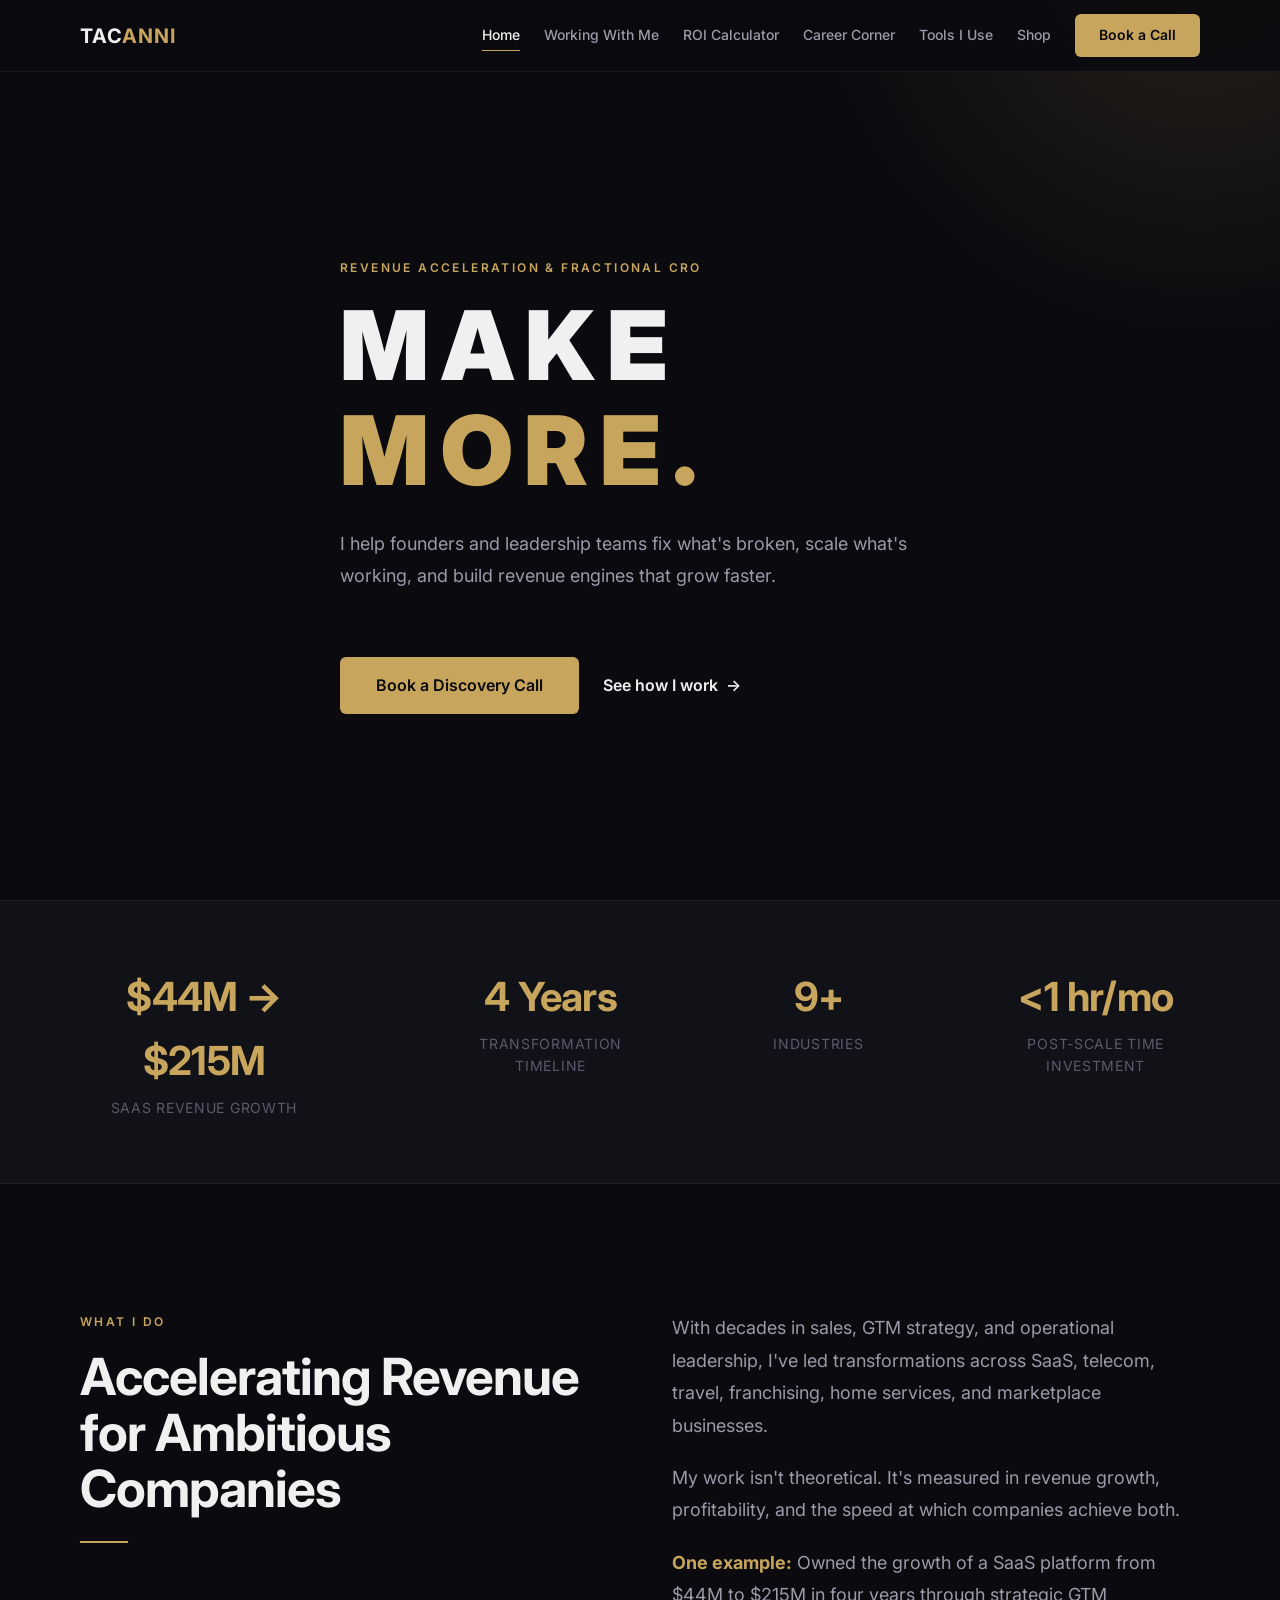
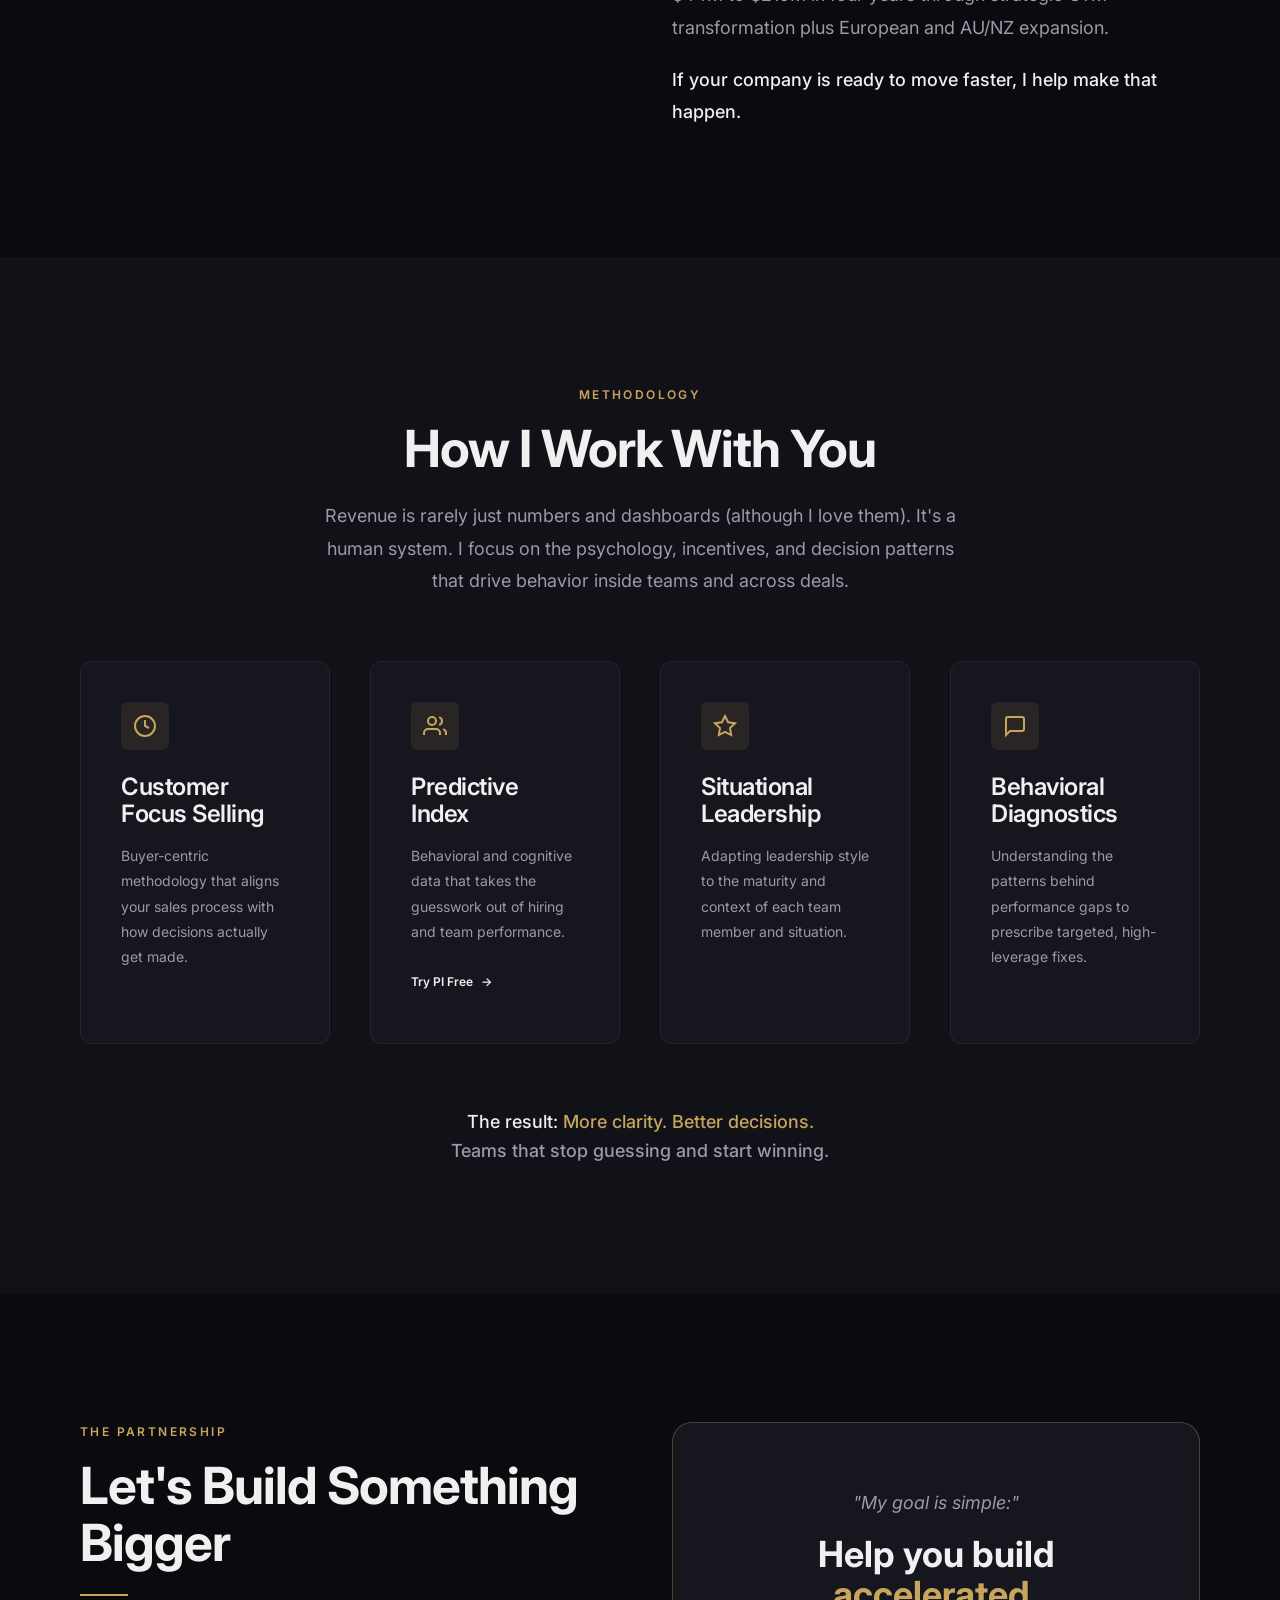
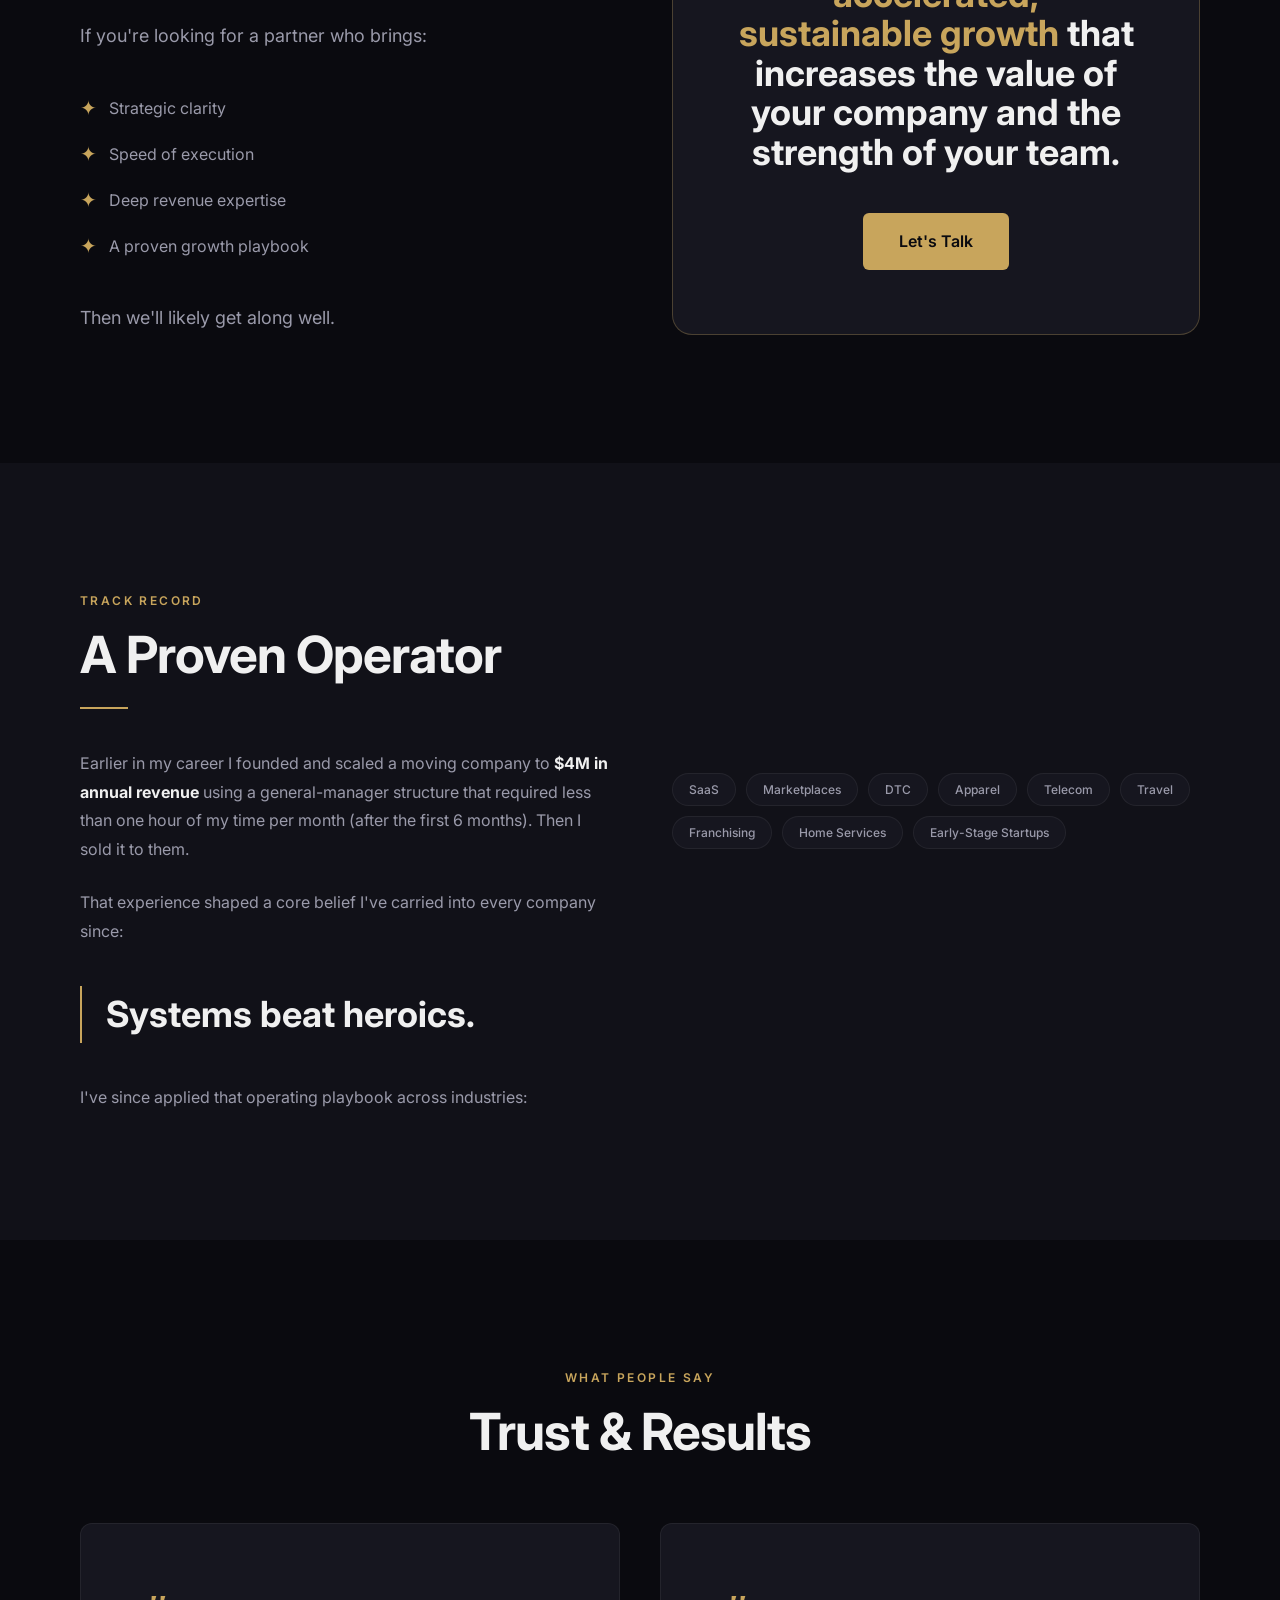
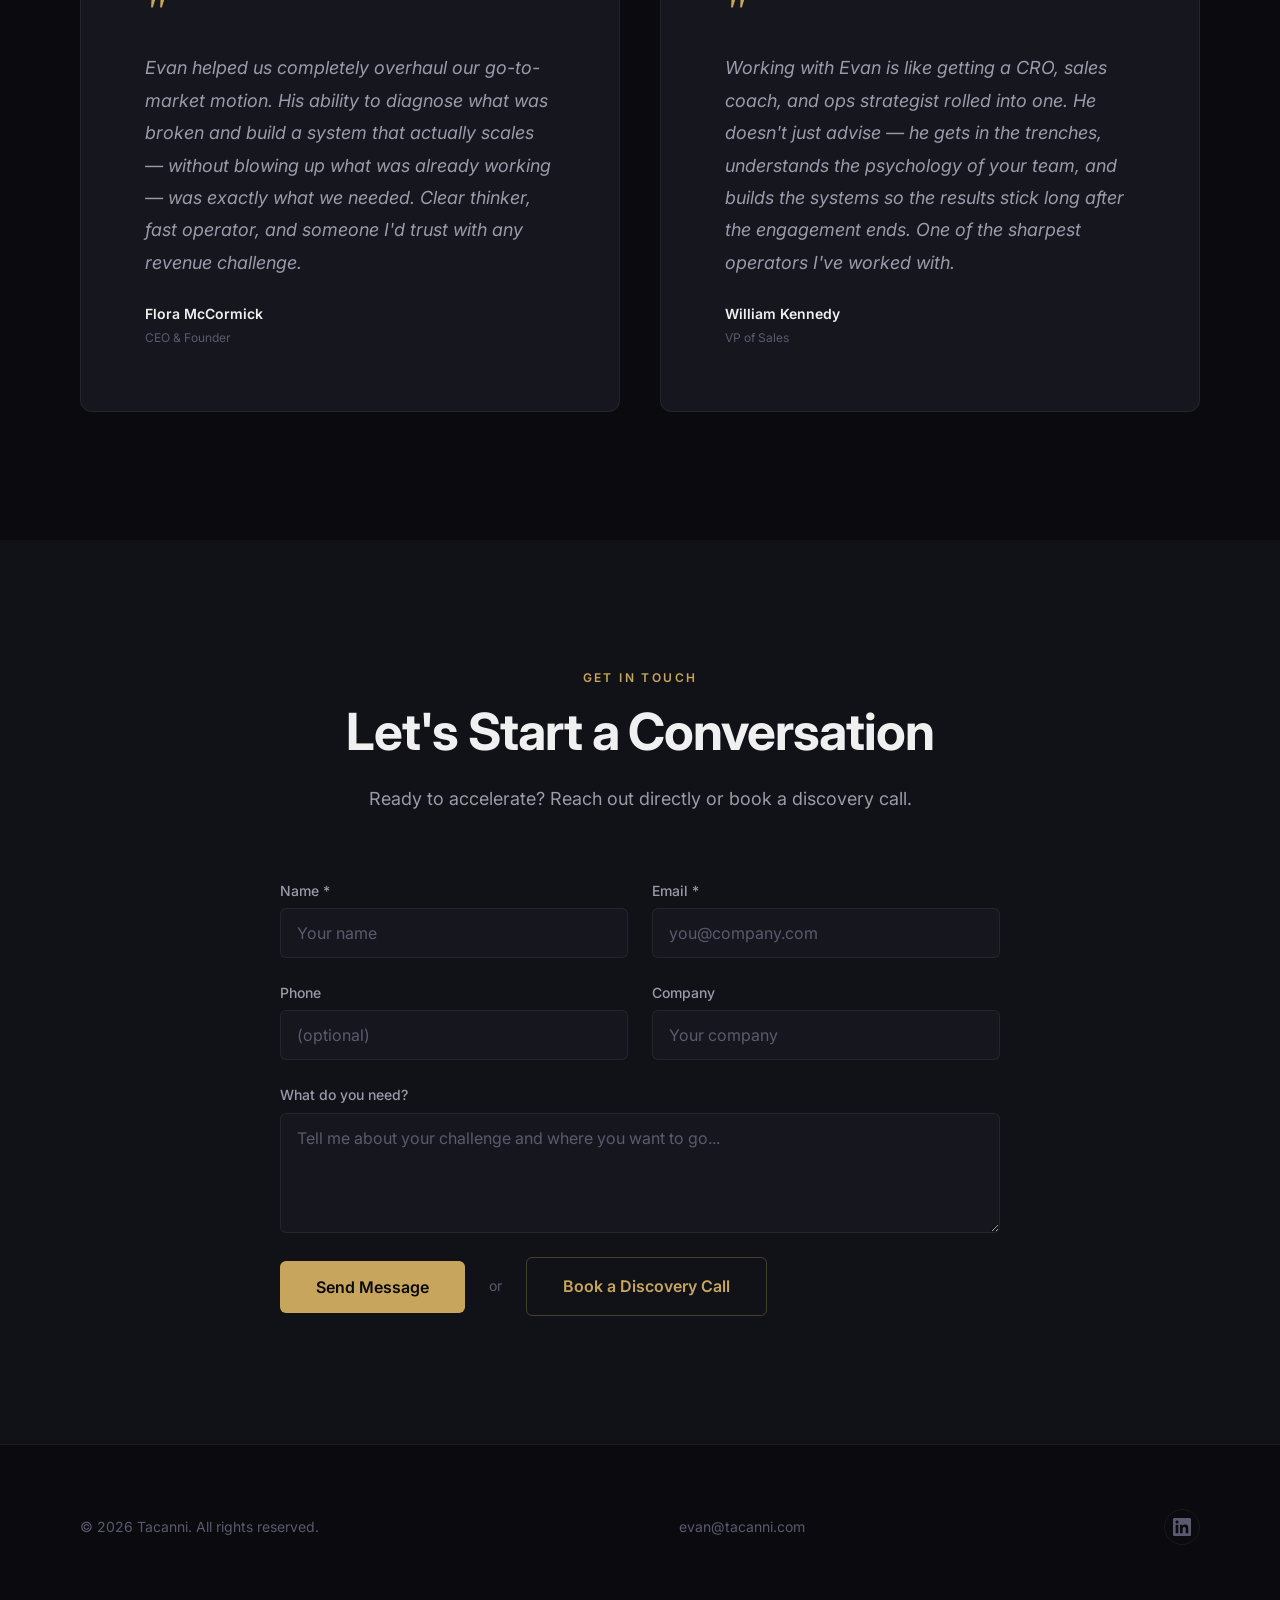
==== index.html @ ea31f902 "Fix contact form: switch to FormSubmit.co with redirect-based submission" ====
<!DOCTYPE html>
<html lang="en">
<head>
  <meta charset="UTF-8">
  <meta name="viewport" content="width=device-width, initial-scale=1.0">
  <title>Tacanni — Revenue Acceleration & Fractional CRO</title>
  <meta name="description" content="Tacanni helps founders and leadership teams accelerate revenue, fix GTM strategy, and build scalable growth engines. Led by Evan Hopkins — proven operator across 9+ industries.">
  <meta property="og:title" content="Tacanni — Revenue Acceleration & Fractional CRO">
  <meta property="og:description" content="Helping ambitious companies scale revenue faster. Fractional CRO, GTM strategy, and sales leadership from a proven operator.">
  <meta property="og:type" content="website">
  <meta property="og:url" content="https://www.tacanni.com">
  <link rel="canonical" href="https://www.tacanni.com">
  <link rel="stylesheet" href="css/styles.css">
</head>
<body>

  <!-- Navigation -->
  <nav class="nav" id="nav">
    <div class="nav__inner">
      <a href="index.html" class="nav__logo">Tac<span>anni</span></a>
      <div class="nav__links" id="navLinks">
        <a href="index.html" class="nav__link active">Home</a>
        <a href="working-with-me.html" class="nav__link">Working With Me</a>
        <a href="gtm-roi-calculator.html" class="nav__link">ROI Calculator</a>
        <a href="career-corner.html" class="nav__link">Career Corner</a>
        <a href="tools.html" class="nav__link">Tools I Use</a>
        <a href="https://tacanni.myshopify.com/" class="nav__link" target="_blank" rel="noopener">Shop</a>
        <a href="https://app.reclaim.ai/m/evan-tacanni/quick-meeting" class="nav__cta" target="_blank" rel="noopener">Book a Call</a>
      </div>
      <button class="nav__toggle" id="navToggle" aria-label="Toggle navigation">
        <span></span><span></span><span></span>
      </button>
    </div>
  </nav>

  <!-- Hero -->
  <section class="hero" id="hero">
    <div class="hero__bg"></div>
    <div class="hero__content">
      <p class="section-label reveal">Revenue Acceleration & Fractional CRO</p>
      <h1 class="hero-title reveal reveal-delay-1">Make<br><span class="gold">More.</span></h1>
      <p class="hero__subtitle reveal reveal-delay-2">
        I help founders and leadership teams fix what's broken, scale what's working, and build revenue engines that grow faster.
      </p>
      <div class="hero__cta-group reveal reveal-delay-3">
        <a href="https://app.reclaim.ai/m/evan-tacanni/quick-meeting" class="btn btn--primary" target="_blank" rel="noopener">
          Book a Discovery Call
        </a>
        <a href="#about" class="btn btn--ghost">
          See how I work <span class="arrow">→</span>
        </a>
      </div>
    </div>
  </section>

  <!-- Metrics Bar -->
  <section class="metrics">
    <div class="metrics__inner">
      <div class="metric reveal">
        <div class="metric__value">$44M → $215M</div>
        <div class="metric__label">SaaS Revenue Growth</div>
      </div>
      <div class="metric reveal reveal-delay-1">
        <div class="metric__value">4 Years</div>
        <div class="metric__label">Transformation Timeline</div>
      </div>
      <div class="metric reveal reveal-delay-2">
        <div class="metric__value">9+</div>
        <div class="metric__label">Industries</div>
      </div>
      <div class="metric reveal reveal-delay-3">
        <div class="metric__value">&lt;1 hr/mo</div>
        <div class="metric__label">Post-Scale Time Investment</div>
      </div>
    </div>
  </section>

  <!-- About / Revenue Acceleration -->
  <section class="section" id="about">
    <div class="container">
      <div class="grid-2" style="align-items: start; gap: 4rem;">
        <div>
          <p class="section-label reveal">What I Do</p>
          <h2 class="section-title reveal reveal-delay-1">Accelerating Revenue for Ambitious Companies</h2>
          <div class="divider reveal reveal-delay-1"></div>
        </div>
        <div>
          <p class="section-subtitle reveal reveal-delay-2" style="max-width: none;">
            With decades in sales, GTM strategy, and operational leadership, I've led transformations across SaaS, telecom, travel, franchising, home services, and marketplace businesses.
          </p>
          <p class="section-subtitle reveal reveal-delay-2" style="max-width: none; margin-top: 1.25rem;">
            My work isn't theoretical. It's measured in revenue growth, profitability, and the speed at which companies achieve both.
          </p>
          <p class="section-subtitle reveal reveal-delay-3" style="max-width: none; margin-top: 1.25rem;">
            <strong style="color: var(--gold);">One example:</strong> Owned the growth of a SaaS platform from $44M to $215M in four years through strategic GTM transformation plus European and AU/NZ expansion.
          </p>
          <p class="section-subtitle reveal reveal-delay-3" style="max-width: none; margin-top: 1.25rem; color: var(--text-primary); font-weight: 500;">
            If your company is ready to move faster, I help make that happen.
          </p>
        </div>
      </div>
    </div>
  </section>

  <!-- How I Work -->
  <section class="section" id="how" style="background: var(--bg-secondary);">
    <div class="container">
      <div style="text-align: center; max-width: 700px; margin: 0 auto var(--space-xl);">
        <p class="section-label reveal">Methodology</p>
        <h2 class="section-title reveal reveal-delay-1">How I Work With You</h2>
        <p class="section-subtitle reveal reveal-delay-2" style="margin: 0 auto;">
          Revenue is rarely just numbers and dashboards (although I love them). It's a human system. I focus on the psychology, incentives, and decision patterns that drive behavior inside teams and across deals.
        </p>
      </div>

      <div class="grid-4 reveal reveal-delay-3">
        <div class="card">
          <div class="card__icon">
            <svg width="24" height="24" viewBox="0 0 24 24" fill="none" stroke="currentColor" stroke-width="2">
              <circle cx="12" cy="12" r="10"/><path d="M12 6v6l4 2"/>
            </svg>
          </div>
          <h3 class="card__title">Customer Focus Selling</h3>
          <p class="card__text">Buyer-centric methodology that aligns your sales process with how decisions actually get made.</p>
        </div>

        <div class="card">
          <div class="card__icon">
            <svg width="24" height="24" viewBox="0 0 24 24" fill="none" stroke="currentColor" stroke-width="2">
              <path d="M17 21v-2a4 4 0 0 0-4-4H5a4 4 0 0 0-4 4v2"/><circle cx="9" cy="7" r="4"/><path d="M23 21v-2a4 4 0 0 0-3-3.87"/><path d="M16 3.13a4 4 0 0 1 0 7.75"/>
            </svg>
          </div>
          <h3 class="card__title">Predictive Index</h3>
          <p class="card__text">Behavioral and cognitive data that takes the guesswork out of hiring and team performance.</p>
          <a href="https://assessment.predictiveindex.com/bo/02ES/TacanniTryPI" class="btn btn--ghost" style="margin-top: var(--space-sm); font-size: var(--fs-xs);" target="_blank" rel="noopener">Try PI Free <span class="arrow">→</span></a>
        </div>

        <div class="card">
          <div class="card__icon">
            <svg width="24" height="24" viewBox="0 0 24 24" fill="none" stroke="currentColor" stroke-width="2">
              <polygon points="12 2 15.09 8.26 22 9.27 17 14.14 18.18 21.02 12 17.77 5.82 21.02 7 14.14 2 9.27 8.91 8.26 12 2"/>
            </svg>
          </div>
          <h3 class="card__title">Situational Leadership</h3>
          <p class="card__text">Adapting leadership style to the maturity and context of each team member and situation.</p>
        </div>

        <div class="card">
          <div class="card__icon">
            <svg width="24" height="24" viewBox="0 0 24 24" fill="none" stroke="currentColor" stroke-width="2">
              <path d="M21 15a2 2 0 0 1-2 2H7l-4 4V5a2 2 0 0 1 2-2h14a2 2 0 0 1 2 2z"/>
            </svg>
          </div>
          <h3 class="card__title">Behavioral Diagnostics</h3>
          <p class="card__text">Understanding the patterns behind performance gaps to prescribe targeted, high-leverage fixes.</p>
        </div>
      </div>

      <div class="reveal" style="text-align: center; margin-top: var(--space-xl);">
        <p style="font-size: var(--fs-body-lg); color: var(--text-primary); font-weight: var(--fw-medium);">
          The result: <span style="color: var(--gold);">More clarity. Better decisions.</span><br>
          <span style="color: var(--text-secondary);">Teams that stop guessing and start winning.</span>
        </p>
      </div>
    </div>
  </section>

  <!-- Build Something Bigger -->
  <section class="section" id="value">
    <div class="container">
      <div class="grid-2" style="align-items: center; gap: 4rem;">
        <div>
          <p class="section-label reveal">The Partnership</p>
          <h2 class="section-title reveal reveal-delay-1">Let's Build Something Bigger</h2>
          <div class="divider reveal reveal-delay-1"></div>
          <p class="section-subtitle reveal reveal-delay-2" style="max-width: none; margin-bottom: var(--space-lg);">
            If you're looking for a partner who brings:
          </p>
          <ul class="reveal reveal-delay-2" style="display: flex; flex-direction: column; gap: 14px;">
            <li style="display: flex; align-items: center; gap: 12px; color: var(--text-secondary);">
              <span style="color: var(--gold); font-size: 1.25rem;">✦</span> Strategic clarity
            </li>
            <li style="display: flex; align-items: center; gap: 12px; color: var(--text-secondary);">
              <span style="color: var(--gold); font-size: 1.25rem;">✦</span> Speed of execution
            </li>
            <li style="display: flex; align-items: center; gap: 12px; color: var(--text-secondary);">
              <span style="color: var(--gold); font-size: 1.25rem;">✦</span> Deep revenue expertise
            </li>
            <li style="display: flex; align-items: center; gap: 12px; color: var(--text-secondary);">
              <span style="color: var(--gold); font-size: 1.25rem;">✦</span> A proven growth playbook
            </li>
          </ul>
          <p class="section-subtitle reveal reveal-delay-3" style="max-width: none; margin-top: var(--space-lg);">
            Then we'll likely get along well.
          </p>
        </div>
        <div class="reveal reveal-delay-2" style="background: var(--bg-card); border: 1px solid var(--border-gold); border-radius: var(--radius-lg); padding: var(--space-xl); text-align: center;">
          <p style="font-size: var(--fs-body-lg); color: var(--text-secondary); line-height: var(--lh-relaxed); font-style: italic;">
            "My goal is simple:"
          </p>
          <p style="font-size: var(--fs-h2); font-weight: var(--fw-bold); color: var(--text-primary); margin-top: var(--space-sm); line-height: var(--lh-tight);">
            Help you build <span style="color: var(--gold);">accelerated, sustainable growth</span> that increases the value of your company and the strength of your team.
          </p>
          <a href="https://app.reclaim.ai/m/evan-tacanni/quick-meeting" class="btn btn--primary" style="margin-top: var(--space-lg);" target="_blank" rel="noopener">
            Let's Talk
          </a>
        </div>
      </div>
    </div>
  </section>

  <!-- Proven Operator -->
  <section class="section" id="operator" style="background: var(--bg-secondary);">
    <div class="container">
      <div style="max-width: 700px;">
        <p class="section-label reveal">Track Record</p>
        <h2 class="section-title reveal reveal-delay-1">A Proven Operator</h2>
        <div class="divider reveal reveal-delay-1"></div>
      </div>

      <div class="grid-2 reveal reveal-delay-2" style="align-items: start; gap: 4rem; margin-top: var(--space-lg);">
        <div>
          <p style="color: var(--text-secondary); line-height: var(--lh-relaxed); margin-bottom: var(--space-md);">
            Earlier in my career I founded and scaled a moving company to <strong style="color: var(--text-primary);">$4M in annual revenue</strong> using a general-manager structure that required less than one hour of my time per month (after the first 6 months). Then I sold it to them.
          </p>
          <p style="color: var(--text-secondary); line-height: var(--lh-relaxed); margin-bottom: var(--space-md);">
            That experience shaped a core belief I've carried into every company since:
          </p>
          <blockquote style="border-left: 2px solid var(--gold); padding-left: var(--space-md); margin: var(--space-lg) 0;">
            <p style="font-size: var(--fs-h2); font-weight: var(--fw-bold); color: var(--text-primary);">
              Systems beat heroics.
            </p>
          </blockquote>
          <p style="color: var(--text-secondary); line-height: var(--lh-relaxed);">
            I've since applied that operating playbook across industries:
          </p>
        </div>

        <div class="tag-list" style="align-content: start;">
          <span class="tag">SaaS</span>
          <span class="tag">Marketplaces</span>
          <span class="tag">DTC</span>
          <span class="tag">Apparel</span>
          <span class="tag">Telecom</span>
          <span class="tag">Travel</span>
          <span class="tag">Franchising</span>
          <span class="tag">Home Services</span>
          <span class="tag">Early-Stage Startups</span>
        </div>
      </div>
    </div>
  </section>

  <!-- Testimonials -->
  <section class="section" id="testimonials">
    <div class="container">
      <div style="text-align: center; margin-bottom: var(--space-xl);">
        <p class="section-label reveal">What People Say</p>
        <h2 class="section-title reveal reveal-delay-1">Trust & Results</h2>
      </div>

      <div class="grid-2 reveal reveal-delay-2">
        <div class="testimonial">
          <p class="testimonial__quote">
            Evan helped us completely overhaul our go-to-market motion. His ability to diagnose what was broken and build a system that actually scales — without blowing up what was already working — was exactly what we needed. Clear thinker, fast operator, and someone I'd trust with any revenue challenge.
          </p>
          <p class="testimonial__author">Flora McCormick</p>
          <p class="testimonial__role">CEO & Founder</p>
        </div>

        <div class="testimonial">
          <p class="testimonial__quote">
            Working with Evan is like getting a CRO, sales coach, and ops strategist rolled into one. He doesn't just advise — he gets in the trenches, understands the psychology of your team, and builds the systems so the results stick long after the engagement ends. One of the sharpest operators I've worked with.
          </p>
          <p class="testimonial__author">William Kennedy</p>
          <p class="testimonial__role">VP of Sales</p>
        </div>
      </div>
    </div>
  </section>

  <!-- Contact -->
  <section class="section" id="contact" style="background: var(--bg-secondary);">
    <div class="container container--narrow">
      <div style="text-align: center; margin-bottom: var(--space-xl);">
        <p class="section-label reveal">Get In Touch</p>
        <h2 class="section-title reveal reveal-delay-1">Let's Start a Conversation</h2>
        <p class="section-subtitle reveal reveal-delay-2" style="margin: 0 auto;">
          Ready to accelerate? Reach out directly or book a discovery call.
        </p>
      </div>

      <form class="form reveal reveal-delay-3" id="contactForm" action="https://formsubmit.co/evan@tacanni.com" method="POST">
        <input type="hidden" name="_subject" value="New inquiry from tacanni.com">
        <input type="hidden" name="_captcha" value="false">
        <input type="hidden" name="_next" value="https://www.tacanni.com/index.html?submitted=true">
        <input type="text" name="_honey" style="display:none">
        <div class="form__row">
          <div class="form__group">
            <label class="form__label" for="name">Name *</label>
            <input class="form__input" type="text" id="name" name="name" placeholder="Your name" required>
          </div>
          <div class="form__group">
            <label class="form__label" for="email">Email *</label>
            <input class="form__input" type="email" id="email" name="email" placeholder="you@company.com" required>
          </div>
        </div>
        <div class="form__row">
          <div class="form__group">
            <label class="form__label" for="phone">Phone</label>
            <input class="form__input" type="tel" id="phone" name="phone" placeholder="(optional)">
          </div>
          <div class="form__group">
            <label class="form__label" for="company">Company</label>
            <input class="form__input" type="text" id="company" name="company" placeholder="Your company">
          </div>
        </div>
        <div class="form__group">
          <label class="form__label" for="message">What do you need?</label>
          <textarea class="form__textarea" id="message" name="message" placeholder="Tell me about your challenge and where you want to go..."></textarea>
        </div>
        <div style="display: flex; gap: var(--space-md); align-items: center; flex-wrap: wrap;">
          <button type="submit" class="btn btn--primary" id="submitBtn">Send Message</button>
          <span style="color: var(--text-muted); font-size: var(--fs-small);">or</span>
          <a href="https://app.reclaim.ai/m/evan-tacanni/quick-meeting" class="btn btn--outline" target="_blank" rel="noopener">Book a Discovery Call</a>
        </div>
        <p id="formStatus" style="display: none; margin-top: var(--space-sm); font-size: var(--fs-small);"></p>
      </form>
    </div>
  </section>

  <!-- Footer -->
  <footer class="footer">
    <div class="footer__inner">
      <p class="footer__copy">© 2026 Tacanni. All rights reserved.</p>
      <div class="footer__links">
        <a href="mailto:evan@tacanni.com" class="footer__link">evan@tacanni.com</a>
      </div>
      <div class="footer__social">
        <a href="https://www.linkedin.com/in/evan-hopkins/" target="_blank" rel="noopener" aria-label="LinkedIn">
          <svg width="18" height="18" viewBox="0 0 24 24" fill="currentColor">
            <path d="M20.447 20.452h-3.554v-5.569c0-1.328-.027-3.037-1.852-3.037-1.853 0-2.136 1.445-2.136 2.939v5.667H9.351V9h3.414v1.561h.046c.477-.9 1.637-1.85 3.37-1.85 3.601 0 4.267 2.37 4.267 5.455v6.286zM5.337 7.433c-1.144 0-2.063-.926-2.063-2.065 0-1.138.92-2.063 2.063-2.063 1.14 0 2.064.925 2.064 2.063 0 1.139-.925 2.065-2.064 2.065zm1.782 13.019H3.555V9h3.564v11.452zM22.225 0H1.771C.792 0 0 .774 0 1.729v20.542C0 23.227.792 24 1.771 24h20.451C23.2 24 24 23.227 24 22.271V1.729C24 .774 23.2 0 22.222 0h.003z"/>
          </svg>
        </a>
      </div>
    </div>
  </footer>

  <script src="js/main.js"></script>
</body>
</html>
---- css/styles.css ----
/* ============================================
   TACANNI — Design System
   Dark Executive Aesthetic
   ============================================ */

/* --- Google Fonts --- */
@import url('https://fonts.googleapis.com/css2?family=Inter:wght@300;400;500;600;700;800;900&display=swap');

/* --- CSS Custom Properties --- */
:root {
  /* Colors */
  --bg-primary: #0a0a0f;
  --bg-secondary: #111118;
  --bg-card: #16161f;
  --bg-card-hover: #1c1c28;
  --bg-elevated: #1e1e2a;

  --gold: #c8a55c;
  --gold-light: #dfc07a;
  --gold-dark: #a8883e;
  --gold-subtle: rgba(200, 165, 92, 0.1);
  --gold-glow: rgba(200, 165, 92, 0.15);

  --text-primary: #f0f0f0;
  --text-secondary: #9a9aaa;
  --text-muted: #5a5a6e;
  --text-inverse: #0a0a0f;

  --border: rgba(255, 255, 255, 0.06);
  --border-hover: rgba(255, 255, 255, 0.12);
  --border-gold: rgba(200, 165, 92, 0.3);

  /* Typography */
  --font-family: 'Inter', -apple-system, BlinkMacSystemFont, 'Segoe UI', sans-serif;

  --fs-hero: clamp(3rem, 8vw, 6rem);
  --fs-h1: clamp(2rem, 4vw, 3.5rem);
  --fs-h2: clamp(1.5rem, 3vw, 2.25rem);
  --fs-h3: clamp(1.1rem, 2vw, 1.5rem);
  --fs-body: 1rem;
  --fs-body-lg: 1.125rem;
  --fs-small: 0.875rem;
  --fs-xs: 0.75rem;

  --fw-light: 300;
  --fw-regular: 400;
  --fw-medium: 500;
  --fw-semibold: 600;
  --fw-bold: 700;
  --fw-black: 900;

  --lh-tight: 1.1;
  --lh-normal: 1.6;
  --lh-relaxed: 1.8;

  --ls-tight: -0.02em;
  --ls-normal: 0;
  --ls-wide: 0.05em;
  --ls-hero: 0.12em;

  /* Spacing */
  --space-xs: 0.5rem;
  --space-sm: 1rem;
  --space-md: 1.5rem;
  --space-lg: 2.5rem;
  --space-xl: 4rem;
  --space-2xl: 6rem;
  --space-3xl: 8rem;
  --space-section: clamp(4rem, 10vw, 8rem);

  /* Layout */
  --max-width: 1200px;
  --max-width-narrow: 800px;
  --nav-height: 72px;

  /* Effects */
  --radius-sm: 6px;
  --radius-md: 12px;
  --radius-lg: 20px;
  --shadow-card: 0 4px 24px rgba(0, 0, 0, 0.4);
  --shadow-card-hover: 0 8px 40px rgba(0, 0, 0, 0.6);
  --shadow-glow: 0 0 40px rgba(200, 165, 92, 0.08);

  --transition-fast: 0.2s ease;
  --transition-base: 0.3s ease;
  --transition-slow: 0.5s cubic-bezier(0.4, 0, 0.2, 1);
}

/* --- Reset --- */
*,
*::before,
*::after {
  margin: 0;
  padding: 0;
  box-sizing: border-box;
}

html {
  scroll-behavior: smooth;
  -webkit-font-smoothing: antialiased;
  -moz-osx-font-smoothing: grayscale;
}

body {
  font-family: var(--font-family);
  font-size: var(--fs-body);
  font-weight: var(--fw-regular);
  line-height: var(--lh-normal);
  color: var(--text-primary);
  background-color: var(--bg-primary);
  overflow-x: hidden;
}

img { max-width: 100%; display: block; }
a { color: inherit; text-decoration: none; }
ul, ol { list-style: none; }
button { font-family: inherit; cursor: pointer; border: none; }
input, textarea, select { font-family: inherit; }

/* --- Typography --- */
h1, h2, h3, h4, h5, h6 {
  font-weight: var(--fw-bold);
  line-height: var(--lh-tight);
  letter-spacing: var(--ls-tight);
}

.hero-title {
  font-size: var(--fs-hero);
  font-weight: var(--fw-black);
  letter-spacing: var(--ls-hero);
  text-transform: uppercase;
  color: var(--text-primary);
}

.hero-title .gold { color: var(--gold); }

.section-label {
  font-size: var(--fs-xs);
  font-weight: var(--fw-semibold);
  letter-spacing: 0.2em;
  text-transform: uppercase;
  color: var(--gold);
  margin-bottom: var(--space-sm);
}

.section-title {
  font-size: var(--fs-h1);
  font-weight: var(--fw-bold);
  margin-bottom: var(--space-md);
}

.section-subtitle {
  font-size: var(--fs-body-lg);
  color: var(--text-secondary);
  line-height: var(--lh-relaxed);
  max-width: 640px;
}

/* --- Layout --- */
.container {
  max-width: var(--max-width);
  margin: 0 auto;
  padding: 0 var(--space-lg);
}

.container--narrow {
  max-width: var(--max-width-narrow);
}

.section {
  padding: var(--space-section) 0;
}

.grid-2 {
  display: grid;
  grid-template-columns: repeat(2, 1fr);
  gap: var(--space-lg);
}

.grid-3 {
  display: grid;
  grid-template-columns: repeat(3, 1fr);
  gap: var(--space-lg);
}

.grid-4 {
  display: grid;
  grid-template-columns: repeat(4, 1fr);
  gap: var(--space-lg);
}

/* --- Navigation --- */
.nav {
  position: fixed;
  top: 0;
  left: 0;
  right: 0;
  height: var(--nav-height);
  z-index: 1000;
  background: rgba(10, 10, 15, 0.85);
  backdrop-filter: blur(20px);
  -webkit-backdrop-filter: blur(20px);
  border-bottom: 1px solid var(--border);
  transition: background var(--transition-base);
}

.nav__inner {
  max-width: var(--max-width);
  margin: 0 auto;
  padding: 0 var(--space-lg);
  height: 100%;
  display: flex;
  align-items: center;
  justify-content: space-between;
}

.nav__logo {
  font-size: 1.25rem;
  font-weight: var(--fw-bold);
  letter-spacing: var(--ls-wide);
  text-transform: uppercase;
  color: var(--text-primary);
}

.nav__logo span { color: var(--gold); }

.nav__links {
  display: flex;
  align-items: center;
  gap: var(--space-md);
}

.nav__link {
  font-size: var(--fs-small);
  font-weight: var(--fw-medium);
  color: var(--text-secondary);
  transition: color var(--transition-fast);
  position: relative;
}

.nav__link:hover,
.nav__link.active {
  color: var(--text-primary);
}

.nav__link::after {
  content: '';
  position: absolute;
  bottom: -4px;
  left: 0;
  width: 0;
  height: 1px;
  background: var(--gold);
  transition: width var(--transition-base);
}

.nav__link:hover::after,
.nav__link.active::after {
  width: 100%;
}

.nav__cta {
  font-size: var(--fs-small);
  font-weight: var(--fw-semibold);
  color: var(--text-inverse);
  background: var(--gold);
  padding: 10px 24px;
  border-radius: var(--radius-sm);
  transition: all var(--transition-base);
}

.nav__cta:hover {
  background: var(--gold-light);
  transform: translateY(-1px);
  box-shadow: 0 4px 12px rgba(200, 165, 92, 0.3);
}

/* Mobile nav toggle */
.nav__toggle {
  display: none;
  flex-direction: column;
  gap: 5px;
  background: none;
  padding: 4px;
}

.nav__toggle span {
  width: 24px;
  height: 2px;
  background: var(--text-primary);
  transition: all var(--transition-base);
  border-radius: 2px;
}

.nav__toggle.active span:nth-child(1) {
  transform: rotate(45deg) translate(5px, 5px);
}
.nav__toggle.active span:nth-child(2) { opacity: 0; }
.nav__toggle.active span:nth-child(3) {
  transform: rotate(-45deg) translate(5px, -5px);
}

/* --- Buttons --- */
.btn {
  display: inline-flex;
  align-items: center;
  justify-content: center;
  gap: 8px;
  font-size: var(--fs-body);
  font-weight: var(--fw-semibold);
  padding: 16px 36px;
  border-radius: var(--radius-sm);
  transition: all var(--transition-base);
  cursor: pointer;
}

.btn--primary {
  background: var(--gold);
  color: var(--text-inverse);
}

.btn--primary:hover {
  background: var(--gold-light);
  transform: translateY(-2px);
  box-shadow: 0 8px 24px rgba(200, 165, 92, 0.3);
}

.btn--outline {
  background: transparent;
  color: var(--gold);
  border: 1px solid var(--border-gold);
}

.btn--outline:hover {
  background: var(--gold-subtle);
  border-color: var(--gold);
  transform: translateY(-2px);
}

.btn--ghost {
  background: transparent;
  color: var(--text-primary);
  padding: 12px 0;
}

.btn--ghost:hover { color: var(--gold); }

.btn--ghost .arrow {
  transition: transform var(--transition-base);
}

.btn--ghost:hover .arrow {
  transform: translateX(4px);
}

/* --- Cards --- */
.card {
  background: var(--bg-card);
  border: 1px solid var(--border);
  border-radius: var(--radius-md);
  padding: var(--space-lg);
  transition: all var(--transition-slow);
  position: relative;
  overflow: hidden;
}

.card::before {
  content: '';
  position: absolute;
  top: 0;
  left: 0;
  right: 0;
  height: 2px;
  background: linear-gradient(90deg, transparent, var(--gold), transparent);
  opacity: 0;
  transition: opacity var(--transition-base);
}

.card:hover {
  background: var(--bg-card-hover);
  border-color: var(--border-hover);
  transform: translateY(-4px);
  box-shadow: var(--shadow-card-hover);
}

.card:hover::before { opacity: 1; }

.card__icon {
  width: 48px;
  height: 48px;
  display: flex;
  align-items: center;
  justify-content: center;
  background: var(--gold-subtle);
  border-radius: var(--radius-sm);
  color: var(--gold);
  font-size: 1.25rem;
  margin-bottom: var(--space-md);
}

.card__title {
  font-size: var(--fs-h3);
  font-weight: var(--fw-semibold);
  margin-bottom: var(--space-sm);
}

.card__text {
  color: var(--text-secondary);
  font-size: var(--fs-small);
  line-height: var(--lh-relaxed);
}

/* --- Hero Section --- */
.hero {
  min-height: 100vh;
  display: flex;
  flex-direction: column;
  justify-content: center;
  padding-top: var(--nav-height);
  position: relative;
  overflow: hidden;
}

.hero__bg {
  position: absolute;
  inset: 0;
  z-index: 0;
}

.hero__bg::before {
  content: '';
  position: absolute;
  top: -50%;
  right: -25%;
  width: 800px;
  height: 800px;
  background: radial-gradient(circle, var(--gold-glow) 0%, transparent 70%);
  pointer-events: none;
}

.hero__bg::after {
  content: '';
  position: absolute;
  bottom: 0;
  left: 0;
  right: 0;
  height: 200px;
  background: linear-gradient(to top, var(--bg-primary), transparent);
}

.hero__content {
  position: relative;
  z-index: 1;
  max-width: var(--max-width);
  margin: 0 auto;
  padding: 0 var(--space-lg);
}

.hero__subtitle {
  font-size: var(--fs-body-lg);
  font-weight: var(--fw-regular);
  color: var(--text-secondary);
  margin-top: var(--space-md);
  max-width: 600px;
  line-height: var(--lh-relaxed);
}

.hero__cta-group {
  display: flex;
  align-items: center;
  gap: var(--space-md);
  margin-top: var(--space-xl);
}

/* --- Metrics Bar --- */
.metrics {
  background: var(--bg-secondary);
  border-top: 1px solid var(--border);
  border-bottom: 1px solid var(--border);
}

.metrics__inner {
  max-width: var(--max-width);
  margin: 0 auto;
  padding: var(--space-xl) var(--space-lg);
  display: flex;
  justify-content: center;
  gap: var(--space-3xl);
}

.metric {
  text-align: center;
}

.metric__value {
  font-size: clamp(1.75rem, 4vw, 2.5rem);
  font-weight: var(--fw-bold);
  color: var(--gold);
  letter-spacing: var(--ls-tight);
}

.metric__label {
  font-size: var(--fs-small);
  color: var(--text-muted);
  margin-top: 4px;
  text-transform: uppercase;
  letter-spacing: var(--ls-wide);
}

/* --- Divider --- */
.divider {
  width: 48px;
  height: 2px;
  background: var(--gold);
  margin: var(--space-md) 0;
}

.divider--center { margin: var(--space-md) auto; }

/* --- Testimonials --- */
.testimonial {
  background: var(--bg-card);
  border: 1px solid var(--border);
  border-radius: var(--radius-md);
  padding: var(--space-xl);
  position: relative;
}

.testimonial__quote {
  font-size: var(--fs-body-lg);
  font-style: italic;
  color: var(--text-secondary);
  line-height: var(--lh-relaxed);
  margin-bottom: var(--space-md);
}

.testimonial__quote::before {
  content: '"';
  font-size: 3rem;
  color: var(--gold);
  font-family: Georgia, serif;
  line-height: 1;
  display: block;
  margin-bottom: var(--space-sm);
}

.testimonial__author {
  font-size: var(--fs-small);
  font-weight: var(--fw-semibold);
  color: var(--text-primary);
}

.testimonial__role {
  font-size: var(--fs-xs);
  color: var(--text-muted);
  margin-top: 2px;
}

/* --- Contact Form --- */
.form {
  display: flex;
  flex-direction: column;
  gap: var(--space-md);
}

.form__group {
  display: flex;
  flex-direction: column;
  gap: 6px;
}

.form__label {
  font-size: var(--fs-small);
  font-weight: var(--fw-medium);
  color: var(--text-secondary);
}

.form__input,
.form__textarea {
  background: var(--bg-card);
  border: 1px solid var(--border);
  border-radius: var(--radius-sm);
  padding: 14px 16px;
  color: var(--text-primary);
  font-size: var(--fs-body);
  transition: all var(--transition-base);
  outline: none;
}

.form__input:focus,
.form__textarea:focus {
  border-color: var(--gold);
  box-shadow: 0 0 0 3px var(--gold-subtle);
}

.form__input::placeholder,
.form__textarea::placeholder {
  color: var(--text-muted);
}

.form__textarea {
  resize: vertical;
  min-height: 120px;
}

.form__row {
  display: grid;
  grid-template-columns: 1fr 1fr;
  gap: var(--space-md);
}

/* --- Footer --- */
.footer {
  border-top: 1px solid var(--border);
  padding: var(--space-xl) 0;
}

.footer__inner {
  max-width: var(--max-width);
  margin: 0 auto;
  padding: 0 var(--space-lg);
  display: flex;
  justify-content: space-between;
  align-items: center;
}

.footer__copy {
  font-size: var(--fs-small);
  color: var(--text-muted);
}

.footer__links {
  display: flex;
  align-items: center;
  gap: var(--space-md);
}

.footer__link {
  font-size: var(--fs-small);
  color: var(--text-muted);
  transition: color var(--transition-fast);
}

.footer__link:hover { color: var(--gold); }

.footer__social {
  display: flex;
  align-items: center;
  gap: var(--space-sm);
}

.footer__social a {
  display: flex;
  align-items: center;
  justify-content: center;
  width: 36px;
  height: 36px;
  border-radius: 50%;
  border: 1px solid var(--border);
  color: var(--text-muted);
  transition: all var(--transition-base);
}

.footer__social a:hover {
  border-color: var(--gold);
  color: var(--gold);
  background: var(--gold-subtle);
}

/* --- Scroll Animations --- */
.reveal {
  opacity: 0;
  transform: translateY(30px);
  transition: opacity 0.7s cubic-bezier(0.4, 0, 0.2, 1),
              transform 0.7s cubic-bezier(0.4, 0, 0.2, 1);
}

.reveal.visible {
  opacity: 1;
  transform: translateY(0);
}

.reveal-delay-1 { transition-delay: 0.1s; }
.reveal-delay-2 { transition-delay: 0.2s; }
.reveal-delay-3 { transition-delay: 0.3s; }
.reveal-delay-4 { transition-delay: 0.4s; }

/* --- Industry Tags --- */
.tag-list {
  display: flex;
  flex-wrap: wrap;
  gap: 10px;
  margin-top: var(--space-md);
}

.tag {
  font-size: var(--fs-xs);
  font-weight: var(--fw-medium);
  color: var(--text-secondary);
  background: var(--bg-card);
  border: 1px solid var(--border);
  padding: 6px 16px;
  border-radius: 100px;
  transition: all var(--transition-base);
}

.tag:hover {
  border-color: var(--border-gold);
  color: var(--gold);
  background: var(--gold-subtle);
}

/* --- Accordion (Tools page) --- */
.accordion {
  border: 1px solid var(--border);
  border-radius: var(--radius-md);
  overflow: hidden;
}

.accordion__item {
  border-bottom: 1px solid var(--border);
}

.accordion__item:last-child { border-bottom: none; }

.accordion__trigger {
  width: 100%;
  display: flex;
  align-items: center;
  justify-content: space-between;
  padding: var(--space-md) var(--space-lg);
  background: var(--bg-card);
  color: var(--text-primary);
  font-size: var(--fs-h3);
  font-weight: var(--fw-semibold);
  transition: all var(--transition-base);
  text-align: left;
}

.accordion__trigger:hover {
  background: var(--bg-card-hover);
}

.accordion__icon {
  font-size: 1.25rem;
  color: var(--gold);
  transition: transform var(--transition-base);
}

.accordion__item.open .accordion__icon {
  transform: rotate(45deg);
}

.accordion__content {
  max-height: 0;
  overflow: hidden;
  transition: max-height var(--transition-slow);
}

.accordion__body {
  padding: 0 var(--space-lg) var(--space-lg);
  color: var(--text-secondary);
  line-height: var(--lh-relaxed);
}

/* --- Calculator --- */
.calc__input-group {
  display: flex;
  flex-direction: column;
  gap: 6px;
}

.calc__input-group label {
  font-size: var(--fs-small);
  font-weight: var(--fw-medium);
  color: var(--text-secondary);
}

.calc__input-group input[type="range"] {
  -webkit-appearance: none;
  appearance: none;
  width: 100%;
  height: 4px;
  background: var(--bg-card);
  border-radius: 2px;
  outline: none;
}

.calc__input-group input[type="range"]::-webkit-slider-thumb {
  -webkit-appearance: none;
  width: 20px;
  height: 20px;
  border-radius: 50%;
  background: var(--gold);
  cursor: pointer;
  box-shadow: 0 2px 8px rgba(200, 165, 92, 0.4);
}

.calc__value {
  font-size: var(--fs-body);
  font-weight: var(--fw-semibold);
  color: var(--gold);
  text-align: right;
}

.calc__results {
  display: grid;
  grid-template-columns: repeat(3, 1fr);
  gap: var(--space-md);
  margin-top: var(--space-xl);
}

.calc__result-card {
  background: var(--bg-card);
  border: 1px solid var(--border-gold);
  border-radius: var(--radius-md);
  padding: var(--space-lg);
  text-align: center;
}

.calc__result-value {
  font-size: var(--fs-h1);
  font-weight: var(--fw-bold);
  color: var(--gold);
}

.calc__result-label {
  font-size: var(--fs-small);
  color: var(--text-muted);
  margin-top: 4px;
}

/* --- Responsive --- */
@media (max-width: 968px) {
  .nav__links { display: none; }
  .nav__toggle { display: flex; }

  .nav__links.open {
    display: flex;
    flex-direction: column;
    position: absolute;
    top: var(--nav-height);
    left: 0;
    right: 0;
    background: rgba(10, 10, 15, 0.98);
    backdrop-filter: blur(20px);
    padding: var(--space-lg);
    border-bottom: 1px solid var(--border);
    gap: var(--space-sm);
  }

  .grid-2 { grid-template-columns: 1fr; }
  .grid-3 { grid-template-columns: 1fr; }
  .grid-4 { grid-template-columns: repeat(2, 1fr); }

  .metrics__inner {
    flex-wrap: wrap;
    gap: var(--space-lg);
  }

  .metric { flex: 1; min-width: 120px; }

  .hero-title { letter-spacing: var(--ls-wide); }

  .hero__cta-group { flex-direction: column; align-items: flex-start; }

  .form__row { grid-template-columns: 1fr; }

  .footer__inner { flex-direction: column; gap: var(--space-md); text-align: center; }

  .calc__results { grid-template-columns: 1fr; }
}

@media (max-width: 640px) {
  .grid-4 { grid-template-columns: 1fr; }

  .container { padding: 0 var(--space-md); }

  .testimonial { padding: var(--space-lg); }
}
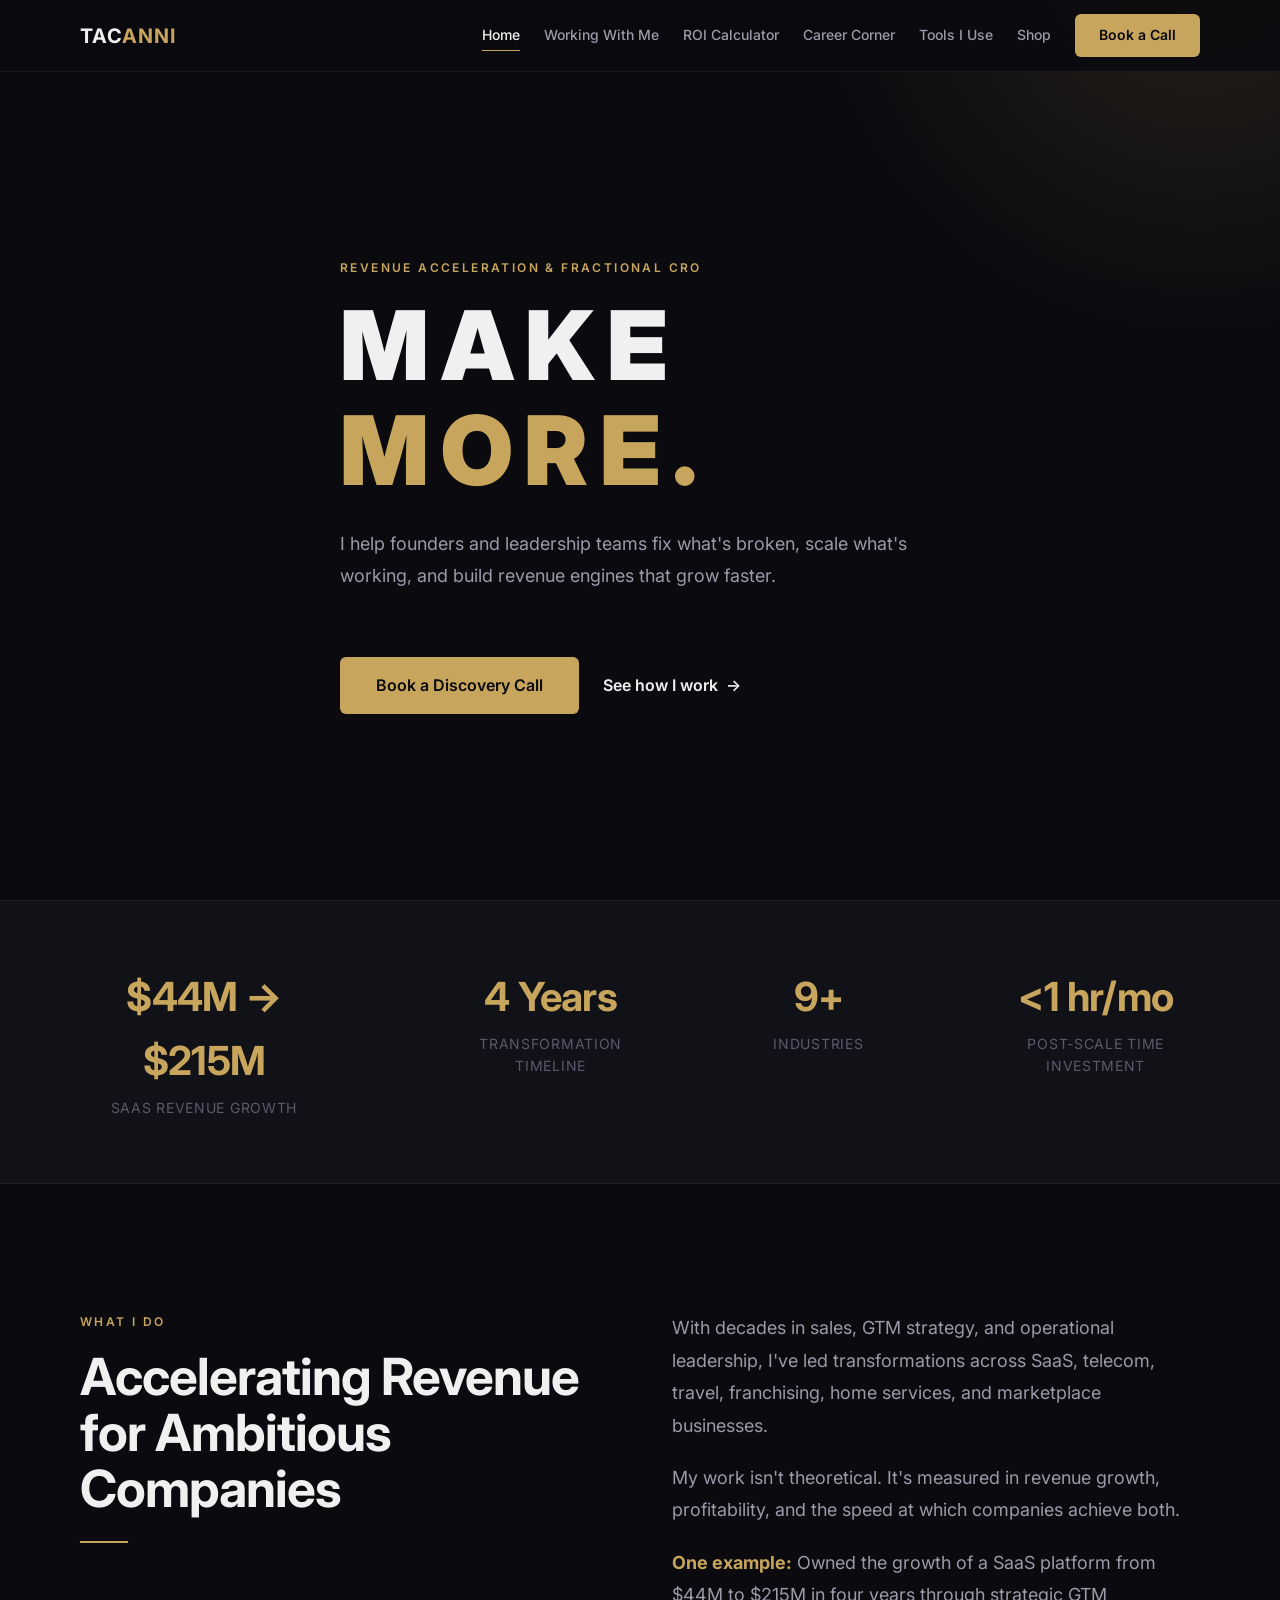
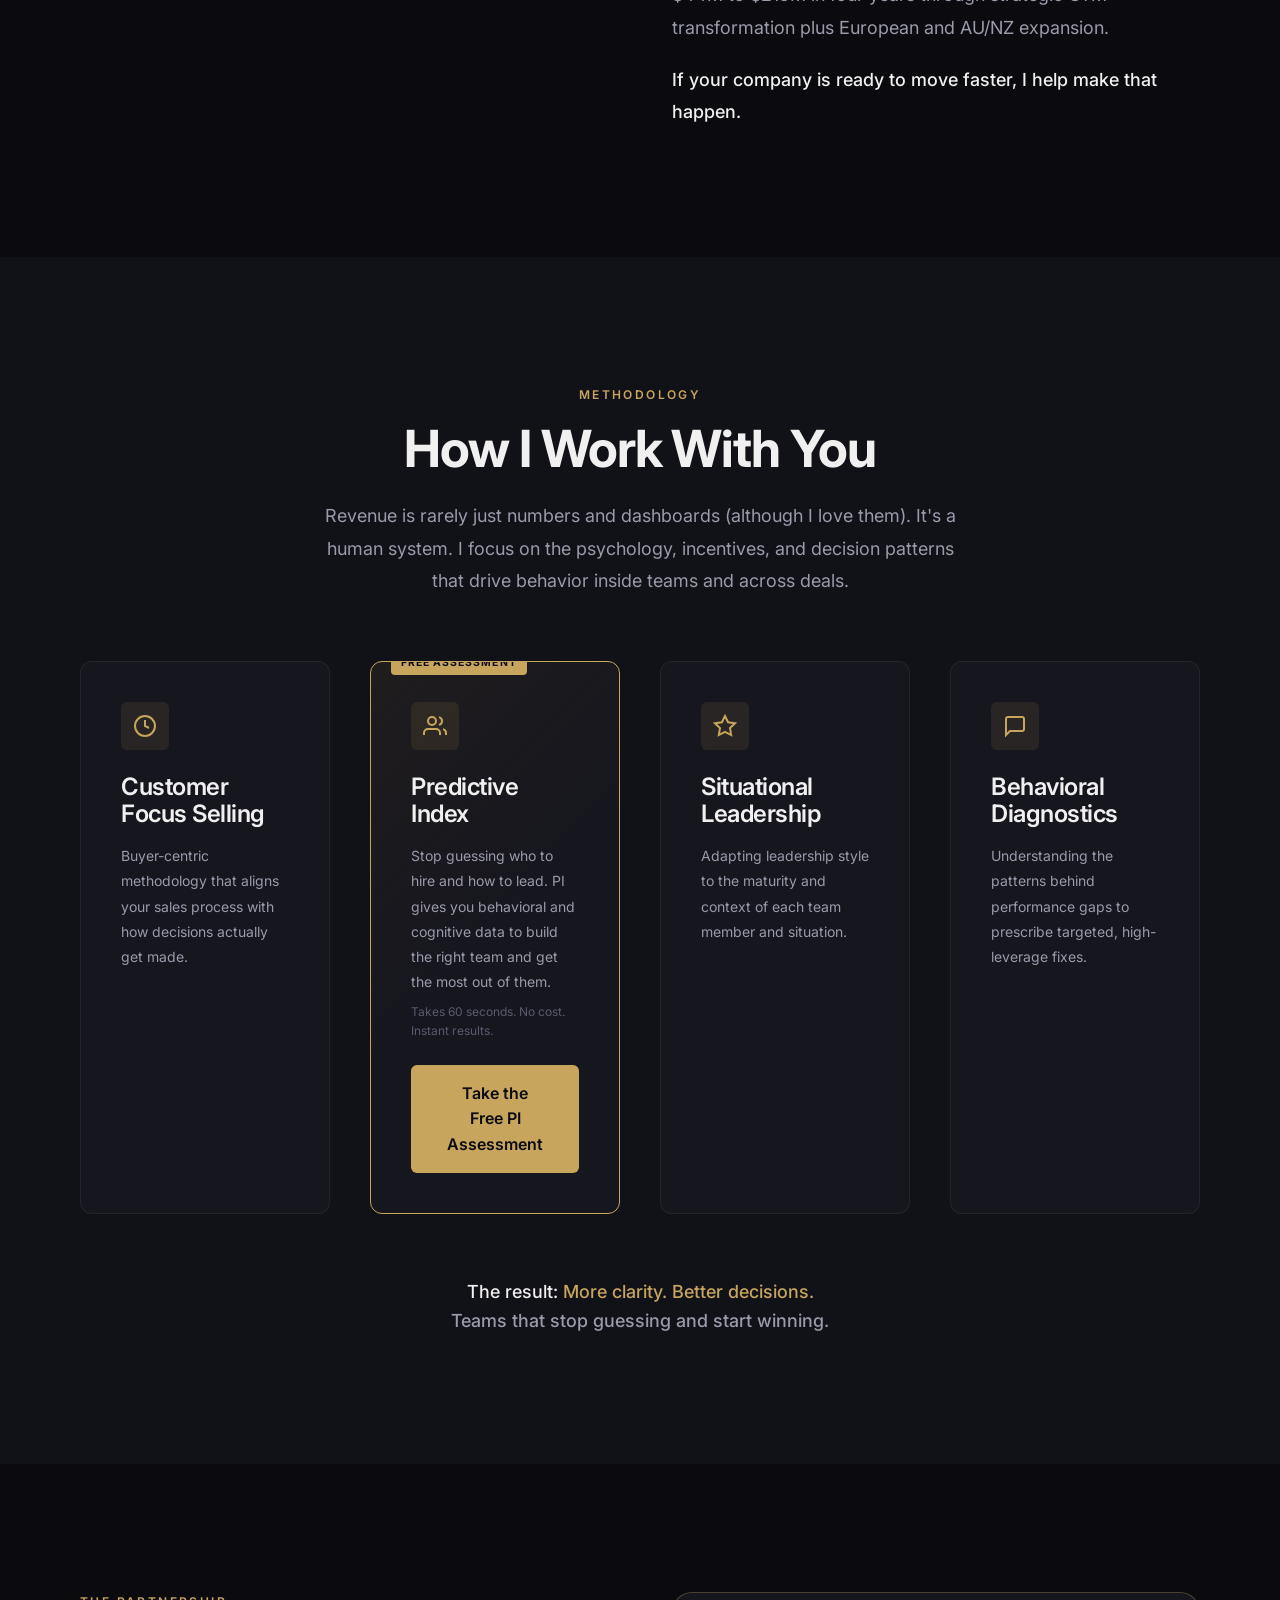
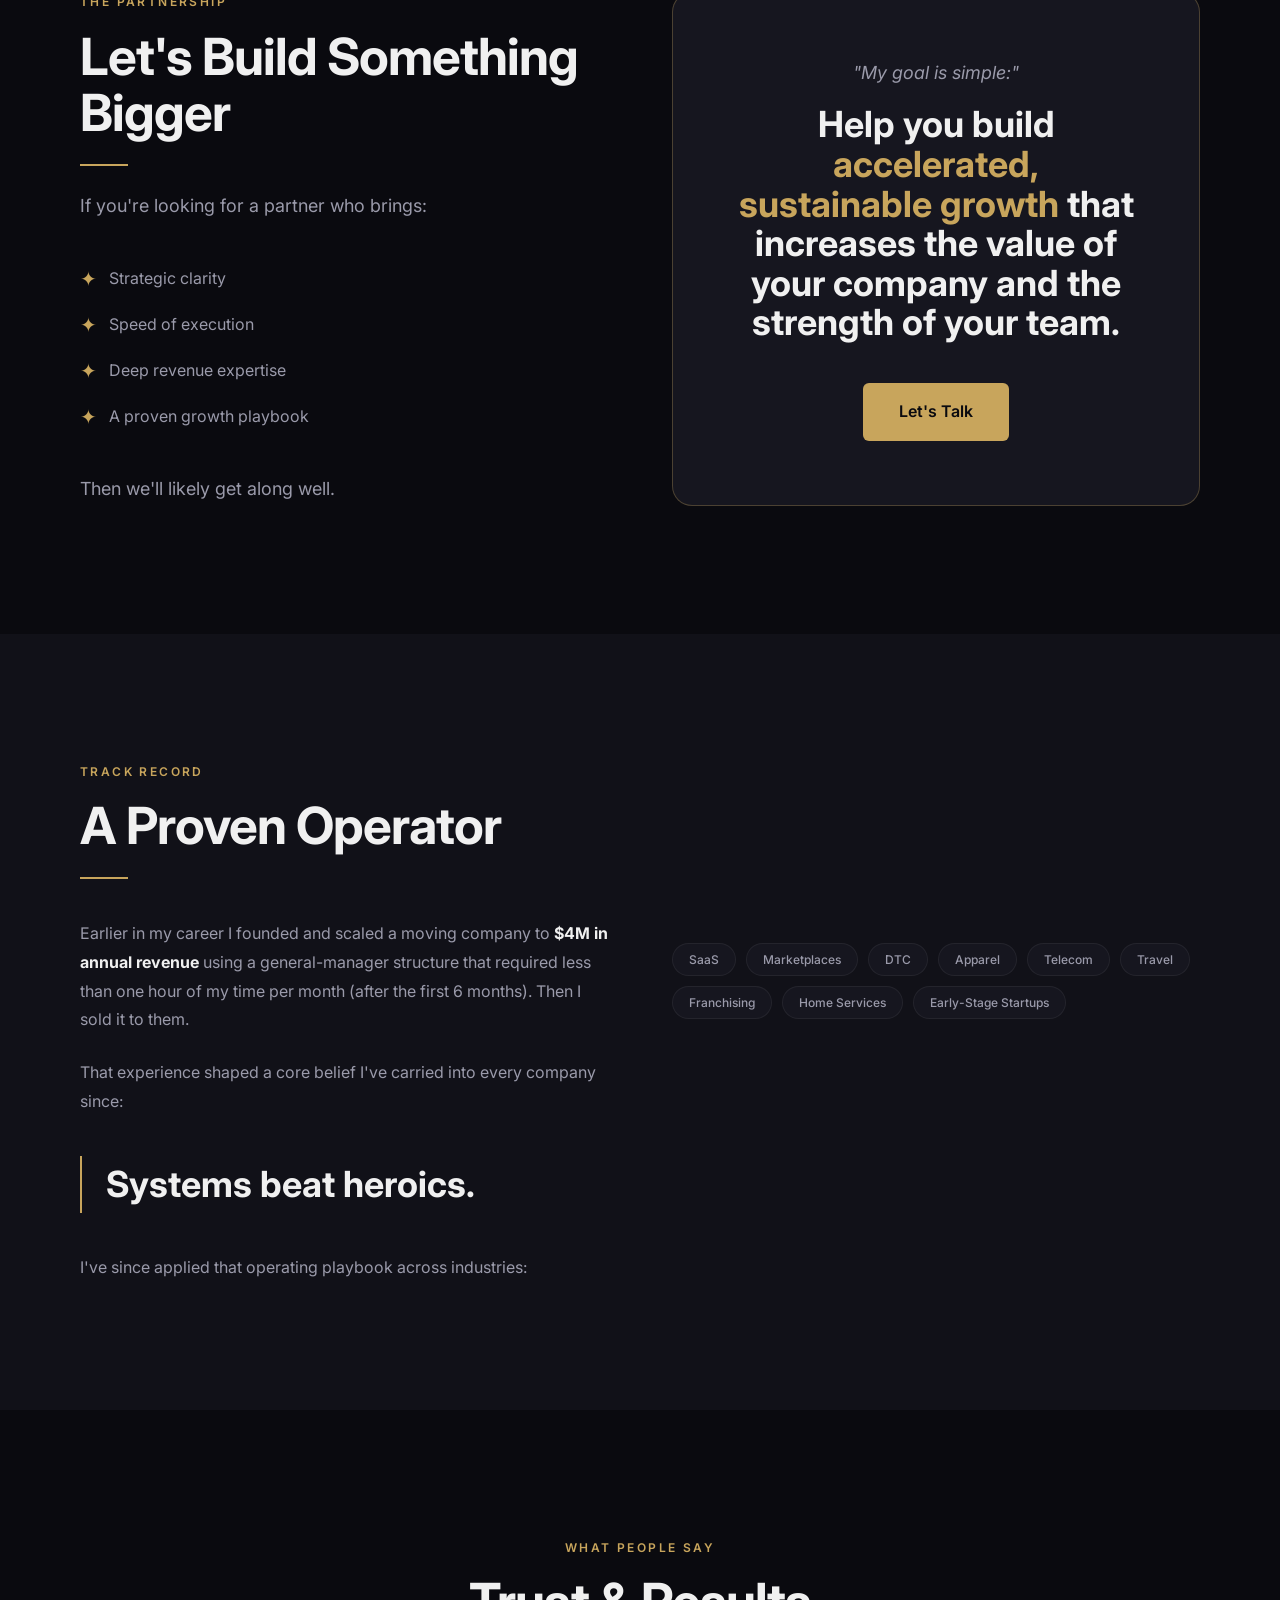
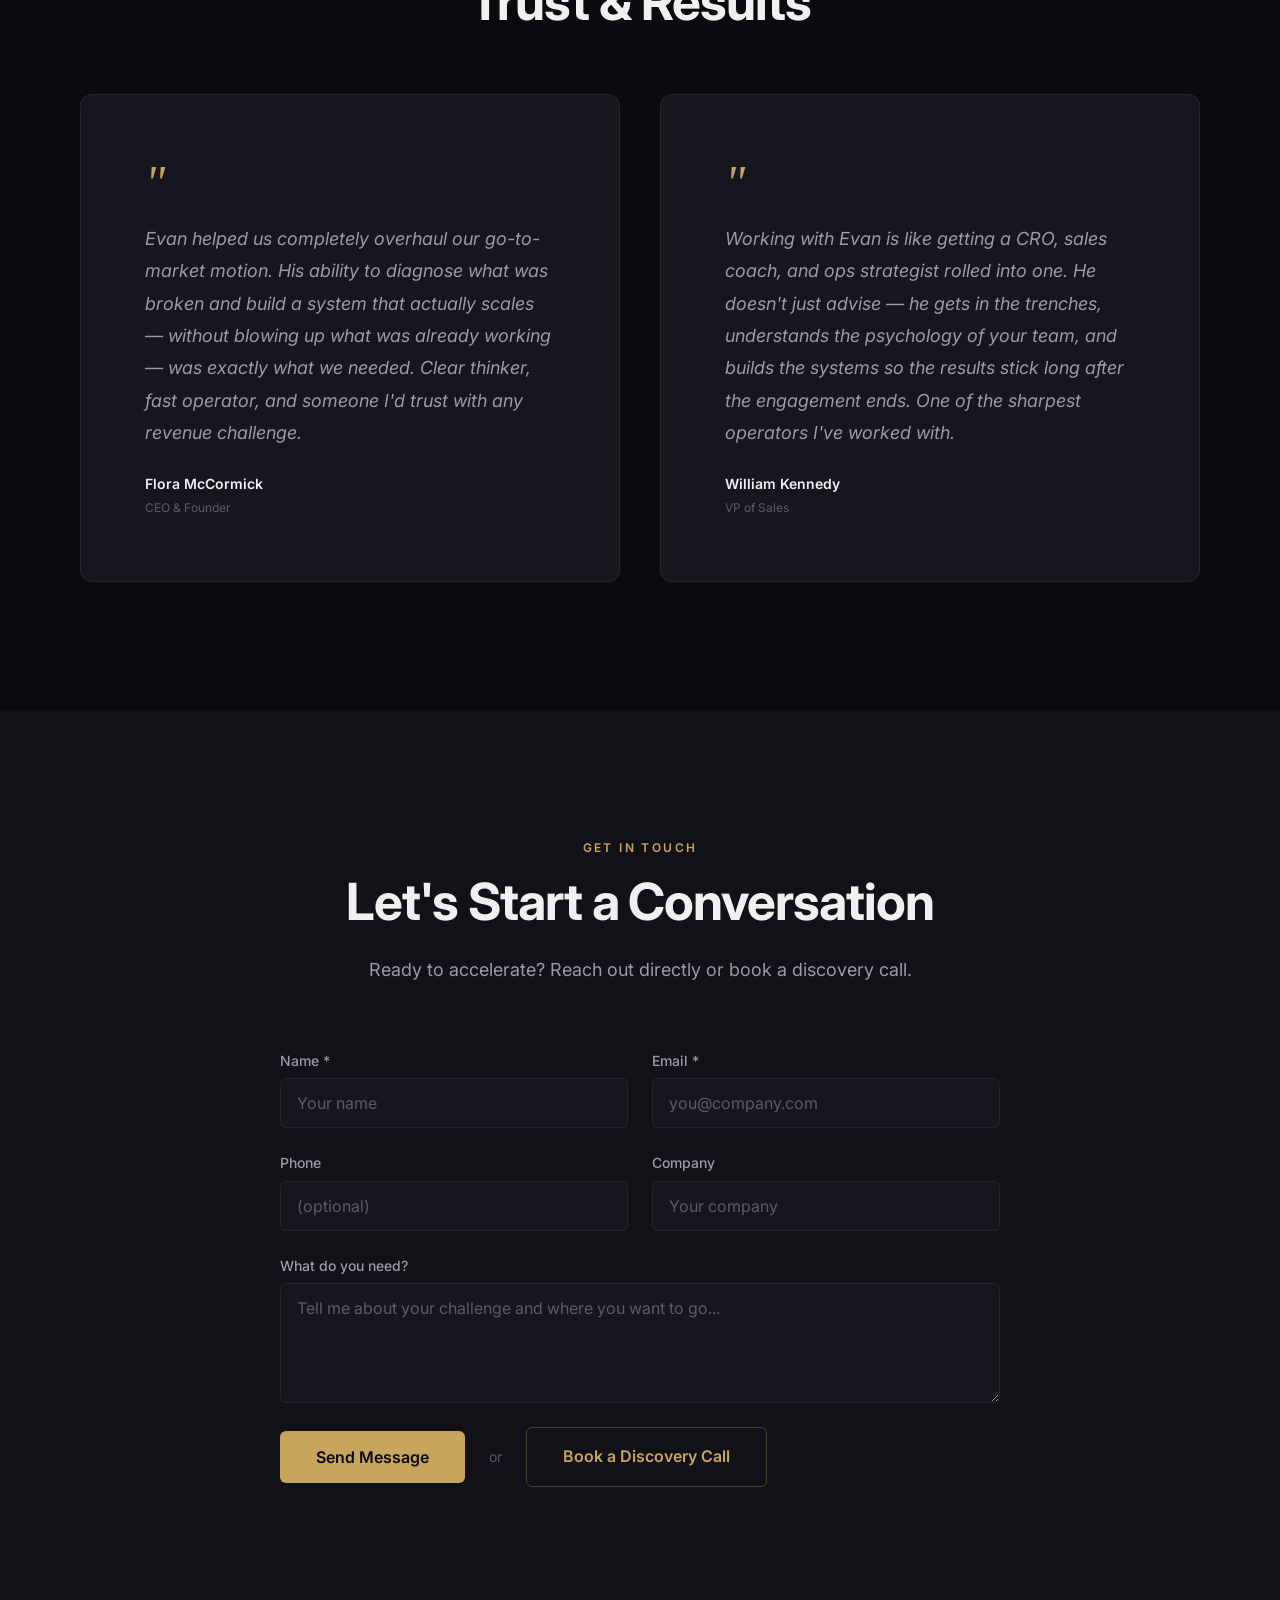
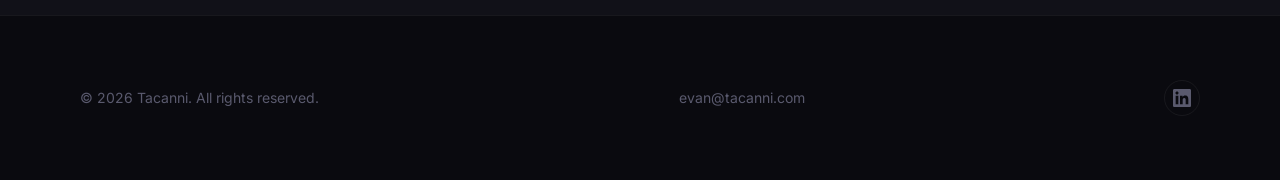
==== commit 6c359911: "Make PI card a strong lead-gen CTA with gold border, badge, and full-width button" ====
--- a/index.html
+++ b/index.html
@@ -124,15 +124,17 @@
           <p class="card__text">Buyer-centric methodology that aligns your sales process with how decisions actually get made.</p>
         </div>
 
-        <div class="card">
-          <div class="card__icon">
+        <div class="card" style="border: 1px solid var(--gold); position: relative; background: linear-gradient(135deg, rgba(200,165,92,0.08) 0%, var(--bg-card) 50%);">
+          <span style="position: absolute; top: -10px; left: 20px; background: var(--gold); color: var(--bg-primary); font-size: 0.65rem; font-weight: 700; text-transform: uppercase; letter-spacing: 0.1em; padding: 3px 10px; border-radius: 4px;">Free Assessment</span>
+          <div class="card__icon" style="color: var(--gold);">
             <svg width="24" height="24" viewBox="0 0 24 24" fill="none" stroke="currentColor" stroke-width="2">
               <path d="M17 21v-2a4 4 0 0 0-4-4H5a4 4 0 0 0-4 4v2"/><circle cx="9" cy="7" r="4"/><path d="M23 21v-2a4 4 0 0 0-3-3.87"/><path d="M16 3.13a4 4 0 0 1 0 7.75"/>
             </svg>
           </div>
           <h3 class="card__title">Predictive Index</h3>
-          <p class="card__text">Behavioral and cognitive data that takes the guesswork out of hiring and team performance.</p>
-          <a href="https://assessment.predictiveindex.com/bo/02ES/TacanniTryPI" class="btn btn--ghost" style="margin-top: var(--space-sm); font-size: var(--fs-xs);" target="_blank" rel="noopener">Try PI Free <span class="arrow">→</span></a>
+          <p class="card__text">Stop guessing who to hire and how to lead. PI gives you behavioral and cognitive data to build the right team and get the most out of them.</p>
+          <p style="color: var(--text-muted); font-size: var(--fs-xs); margin-top: var(--space-xs);">Takes 60 seconds. No cost. Instant results.</p>
+          <a href="https://assessment.predictiveindex.com/bo/02ES/TacanniTryPI" class="btn btn--primary" style="margin-top: var(--space-md); width: 100%; text-align: center;" target="_blank" rel="noopener">Take the Free PI Assessment</a>
         </div>
 
         <div class="card">
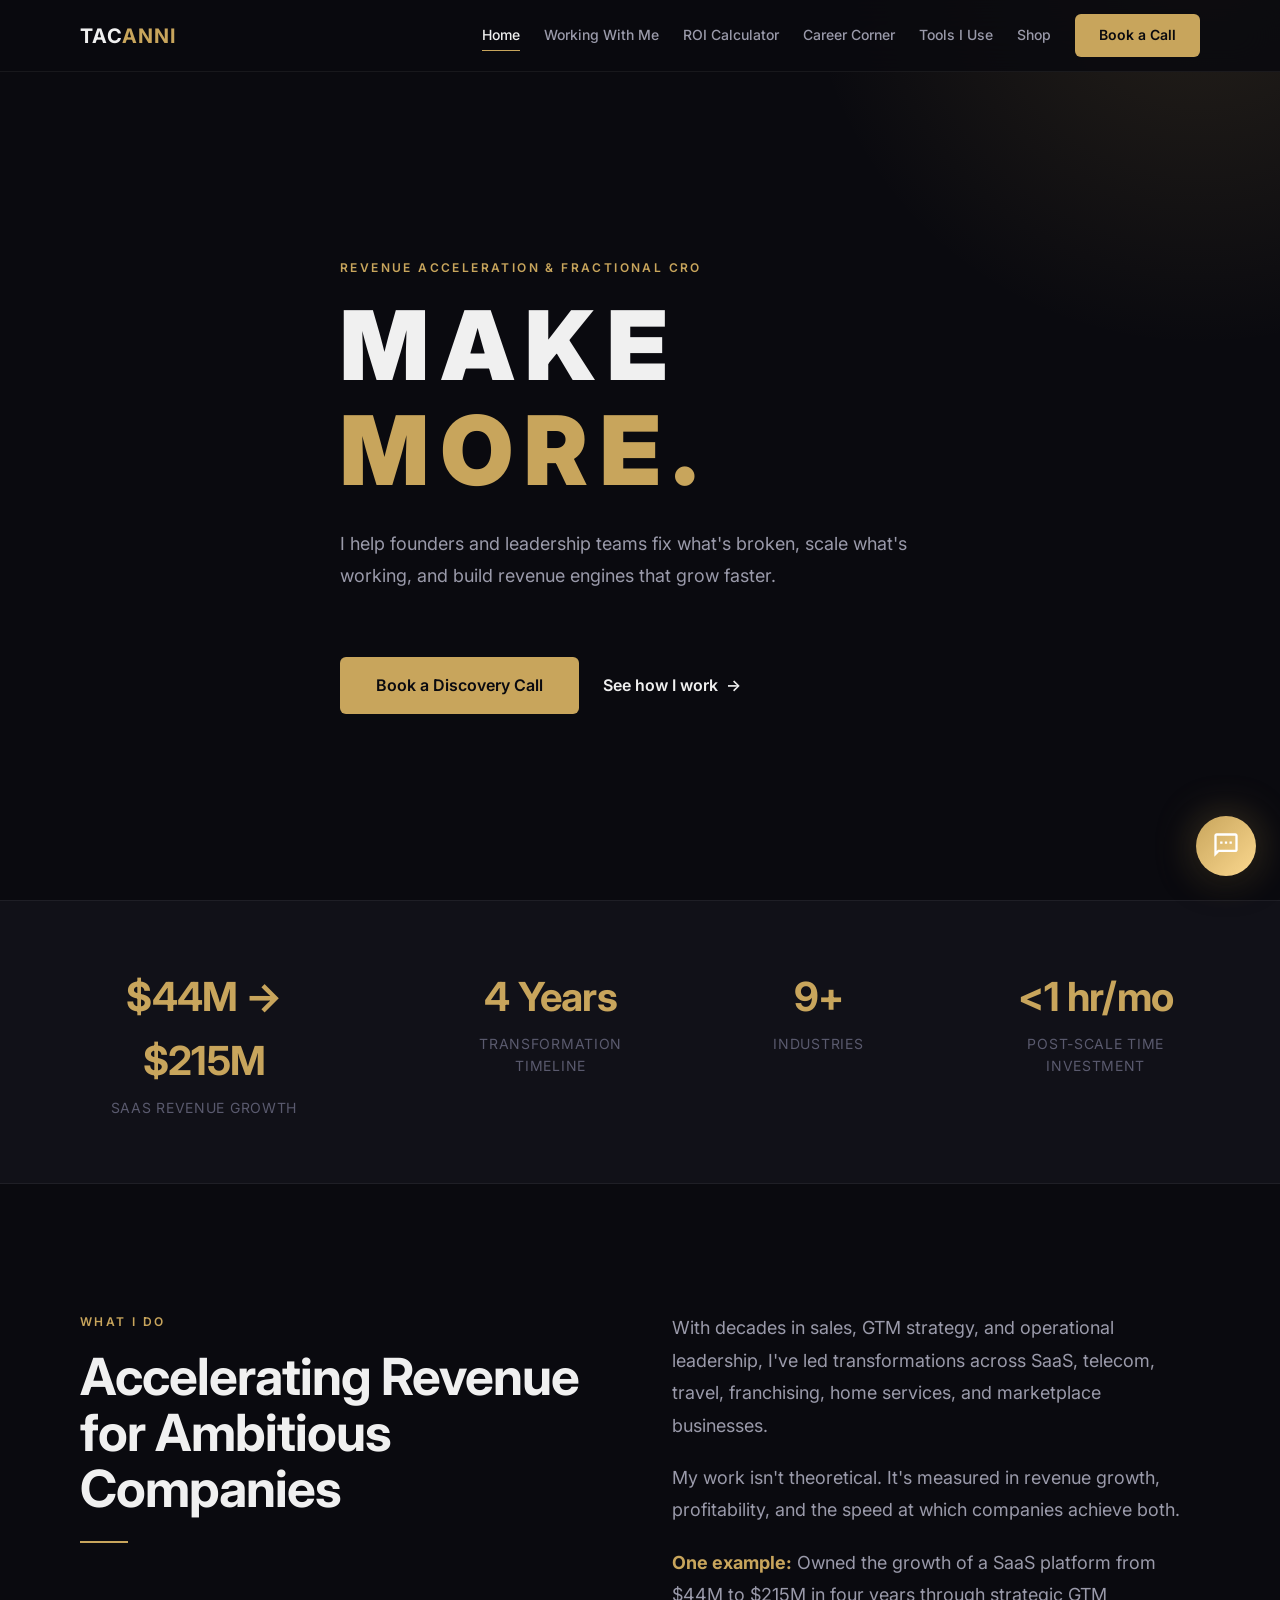
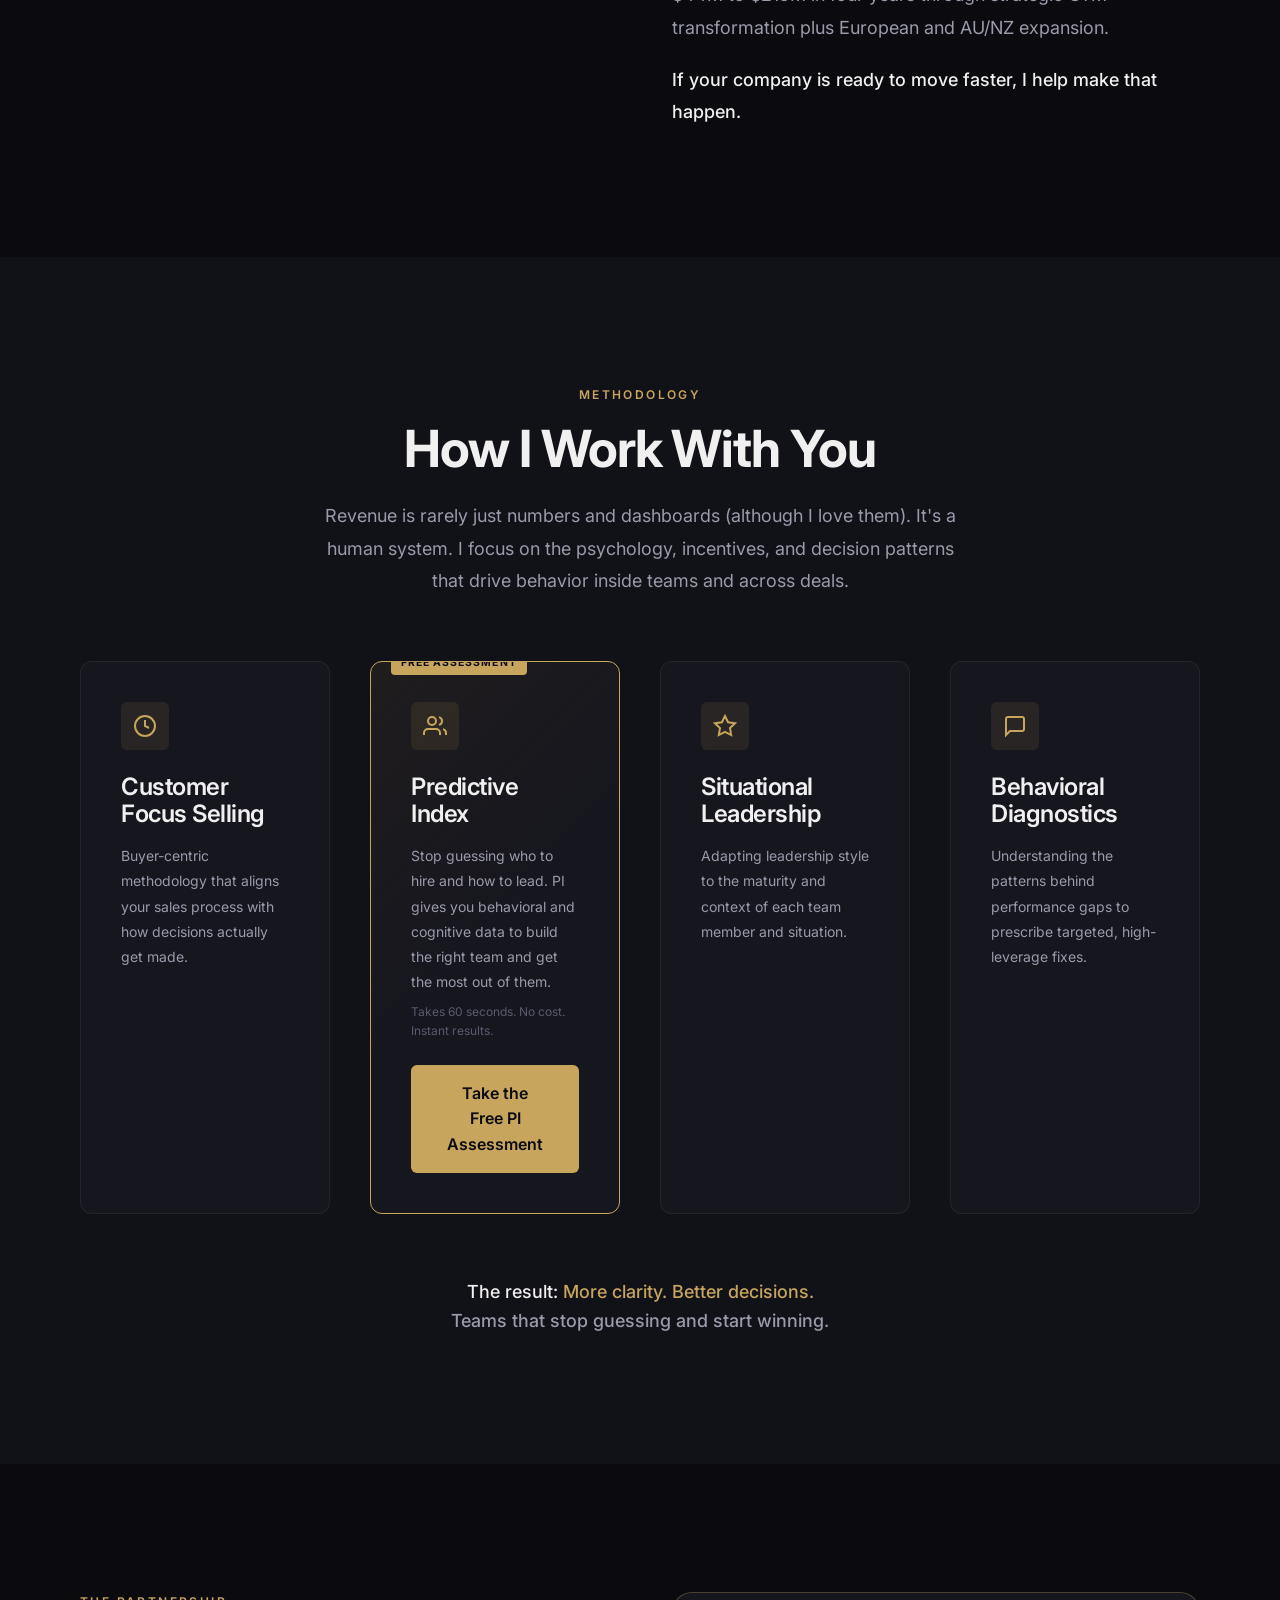
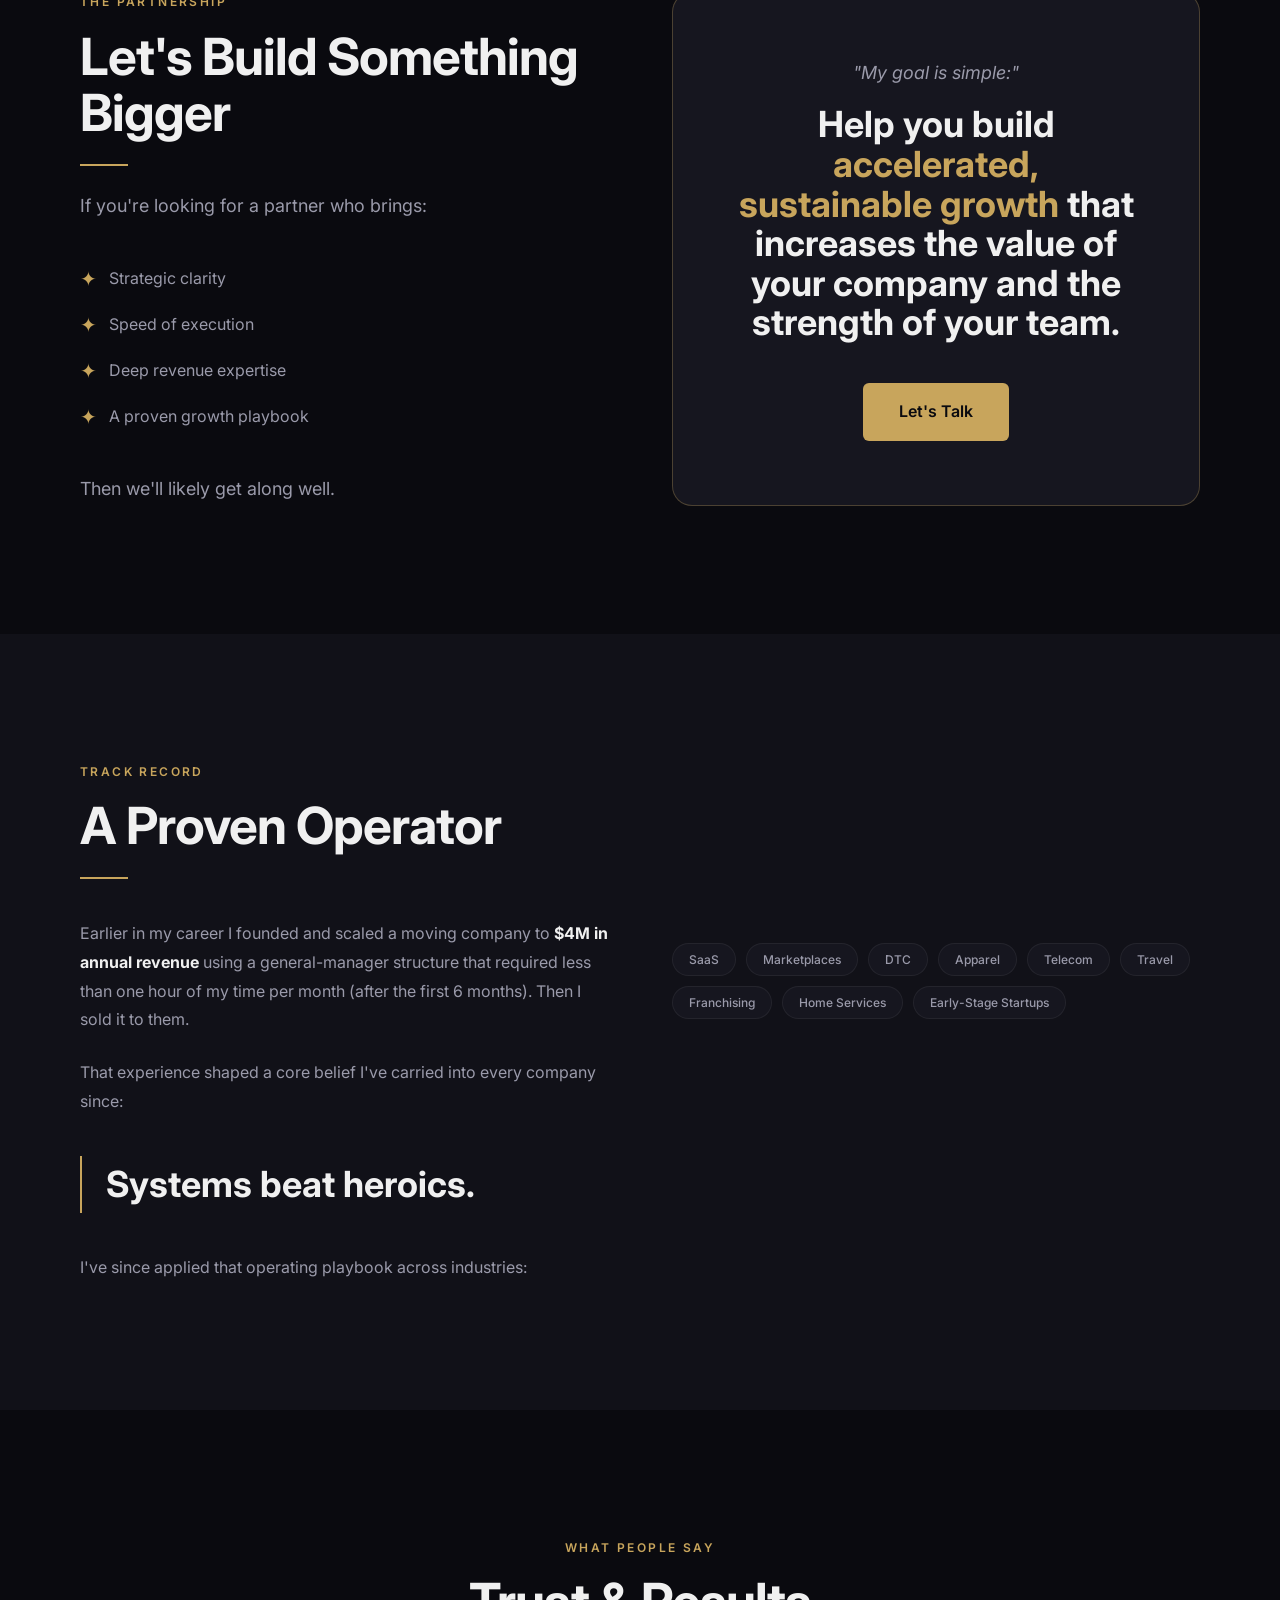
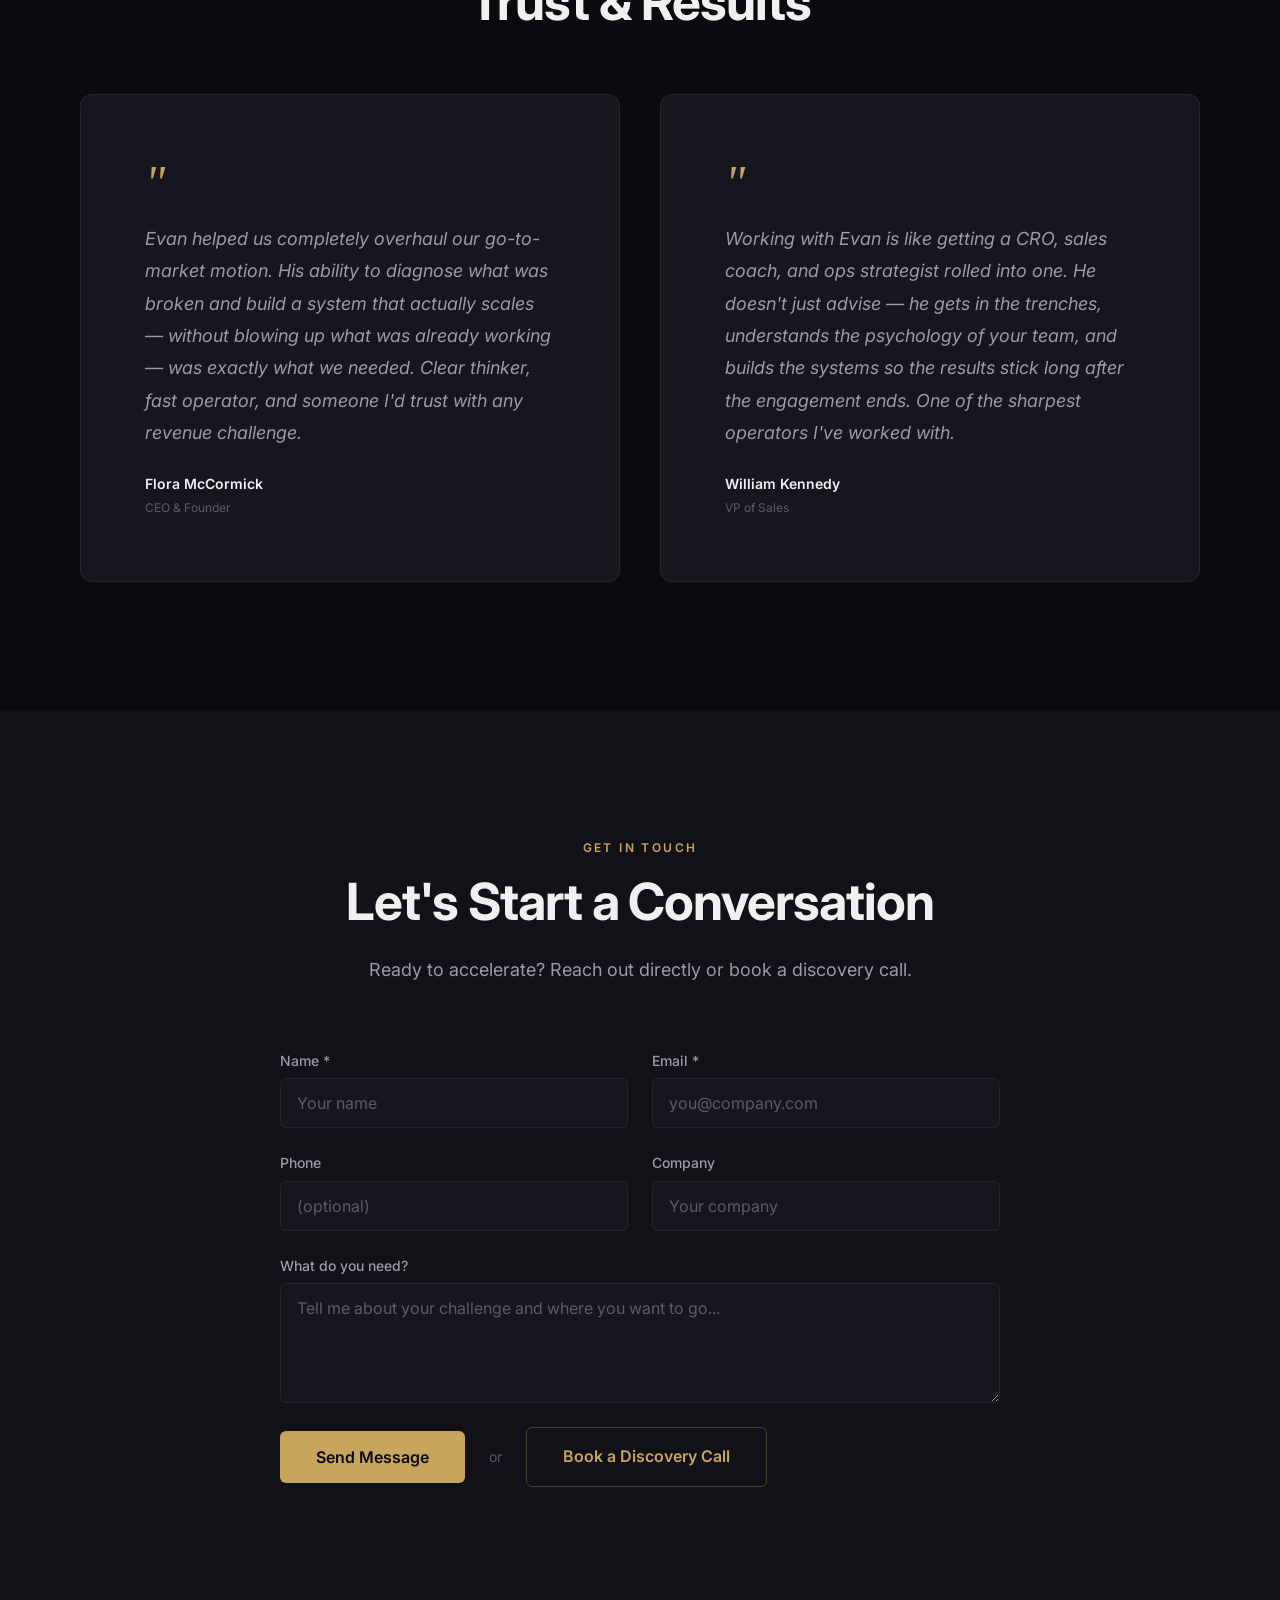
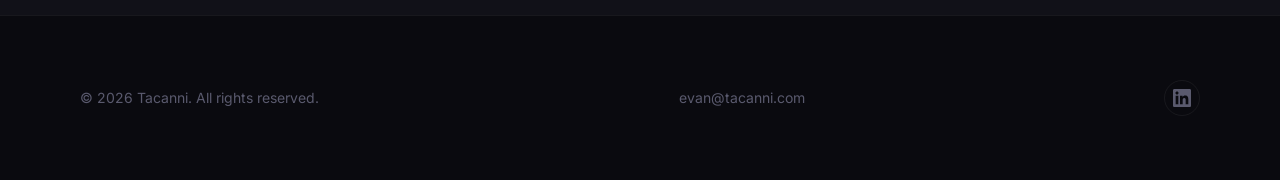
==== commit ab96f08b: "Add AI chatbot widget to all pages" ====
--- a/index.html
+++ b/index.html
@@ -349,5 +349,16 @@
   </footer>
 
   <script src="js/main.js"></script>
+<!-- AI Chatbot Widget -->
+<link rel="stylesheet" href="css/chat-widget.css">
+<script src="js/chat-widget.js"
+  data-api-url="https://tacanni-chatbot.onrender.com"
+  data-bot-name="Tacanni"
+  data-accent-color="#C8A55C"
+  data-position="bottom-right"
+  data-welcome-message="Hi! I'm here to learn about your business and see if Evan can help. What brings you to Tacanni today?"
+  data-theme="dark"
+  data-bubble-icon="chat">
+</script>
 </body>
 </html>
--- a/css/styles.css
+++ b/css/styles.css
@@ -877,4 +877,30 @@
   .container { padding: 0 var(--space-md); }
 
   .testimonial { padding: var(--space-lg); }
-}
+
+  /* Fix card rendering on mobile */
+  .card {
+    padding: var(--space-md);
+  }
+
+  .card__title {
+    font-size: 1.25rem;
+  }
+
+  .card__text {
+    font-size: var(--fs-small);
+    line-height: var(--lh-normal);
+  }
+
+  /* Fix button text wrapping on narrow screens */
+  .btn {
+    padding: 14px 24px;
+    font-size: var(--fs-small);
+    white-space: nowrap;
+  }
+
+  .card .btn {
+    white-space: normal;
+    text-align: center;
+  }
+}
--- a/css/chat-widget.css
+++ b/css/chat-widget.css
@@ -0,0 +1,737 @@
+/* ═══════════════════════════════════════════════════════════
+   AI Chat Widget — Premium Glassmorphism Theme
+   
+   Embeddable CSS for the floating chat widget.
+   All properties are scoped under #ai-chat-widget to avoid
+   conflicts with the host page's styles.
+   
+   Override any color via CSS custom properties on the
+   script tag's data-accent-color attribute.
+   ═══════════════════════════════════════════════════════════ */
+
+/* ─── CSS Custom Properties ─────────────────────────────── */
+#ai-chat-widget {
+  --acw-accent: #6366f1;
+  --acw-accent-hover: #818cf8;
+  --acw-accent-glow: rgba(99, 102, 241, 0.35);
+
+  /* Dark theme (default) */
+  --acw-bg-primary: rgba(15, 15, 20, 0.92);
+  --acw-bg-secondary: rgba(25, 25, 35, 0.85);
+  --acw-bg-tertiary: rgba(35, 35, 50, 0.7);
+  --acw-bg-glass: rgba(255, 255, 255, 0.04);
+  --acw-bg-glass-hover: rgba(255, 255, 255, 0.07);
+
+  --acw-border: rgba(255, 255, 255, 0.08);
+  --acw-border-accent: rgba(99, 102, 241, 0.3);
+
+  --acw-text-primary: rgba(255, 255, 255, 0.95);
+  --acw-text-secondary: rgba(255, 255, 255, 0.6);
+  --acw-text-muted: rgba(255, 255, 255, 0.35);
+
+  --acw-user-bubble: var(--acw-accent);
+  --acw-user-text: #ffffff;
+  --acw-bot-bubble: var(--acw-bg-tertiary);
+  --acw-bot-text: var(--acw-text-primary);
+
+  --acw-shadow-sm: 0 2px 8px rgba(0, 0, 0, 0.3);
+  --acw-shadow-md: 0 8px 32px rgba(0, 0, 0, 0.4);
+  --acw-shadow-lg: 0 16px 64px rgba(0, 0, 0, 0.5);
+  --acw-shadow-glow: 0 0 40px var(--acw-accent-glow);
+
+  --acw-radius-sm: 8px;
+  --acw-radius-md: 16px;
+  --acw-radius-lg: 24px;
+  --acw-radius-full: 9999px;
+
+  --acw-font: 'Inter', -apple-system, BlinkMacSystemFont, 'Segoe UI', system-ui, sans-serif;
+
+  --acw-transition-fast: 150ms cubic-bezier(0.4, 0, 0.2, 1);
+  --acw-transition-smooth: 300ms cubic-bezier(0.4, 0, 0.2, 1);
+  --acw-transition-spring: 500ms cubic-bezier(0.34, 1.56, 0.64, 1);
+
+  --acw-panel-width: 400px;
+  --acw-panel-max-height: 600px;
+  --acw-bubble-size: 60px;
+
+  font-family: var(--acw-font);
+  font-size: 14px;
+  line-height: 1.5;
+  box-sizing: border-box;
+  z-index: 999999;
+  position: fixed;
+}
+
+/* Light theme override */
+#ai-chat-widget[data-theme="light"] {
+  --acw-bg-primary: rgba(255, 255, 255, 0.95);
+  --acw-bg-secondary: rgba(245, 245, 250, 0.9);
+  --acw-bg-tertiary: rgba(235, 235, 245, 0.85);
+  --acw-bg-glass: rgba(0, 0, 0, 0.03);
+  --acw-bg-glass-hover: rgba(0, 0, 0, 0.06);
+
+  --acw-border: rgba(0, 0, 0, 0.08);
+  --acw-border-accent: rgba(99, 102, 241, 0.2);
+
+  --acw-text-primary: rgba(0, 0, 0, 0.9);
+  --acw-text-secondary: rgba(0, 0, 0, 0.55);
+  --acw-text-muted: rgba(0, 0, 0, 0.3);
+
+  --acw-bot-bubble: var(--acw-bg-secondary);
+  --acw-bot-text: var(--acw-text-primary);
+
+  --acw-shadow-sm: 0 2px 8px rgba(0, 0, 0, 0.08);
+  --acw-shadow-md: 0 8px 32px rgba(0, 0, 0, 0.12);
+  --acw-shadow-lg: 0 16px 64px rgba(0, 0, 0, 0.16);
+}
+
+/* ─── Reset within widget ───────────────────────────────── */
+#ai-chat-widget *,
+#ai-chat-widget *::before,
+#ai-chat-widget *::after {
+  box-sizing: border-box;
+  margin: 0;
+  padding: 0;
+}
+
+/* ─── Position Variants ─────────────────────────────────── */
+#ai-chat-widget[data-position="bottom-right"] {
+  bottom: 24px;
+  right: 24px;
+}
+
+#ai-chat-widget[data-position="bottom-left"] {
+  bottom: 24px;
+  left: 24px;
+}
+
+/* ─── Chat Bubble (FAB) ─────────────────────────────────── */
+.acw-bubble {
+  width: var(--acw-bubble-size);
+  height: var(--acw-bubble-size);
+  border-radius: var(--acw-radius-full);
+  background: linear-gradient(135deg, var(--acw-accent), var(--acw-accent-hover));
+  border: none;
+  cursor: pointer;
+  display: flex;
+  align-items: center;
+  justify-content: center;
+  box-shadow: var(--acw-shadow-md), var(--acw-shadow-glow);
+  transition: transform var(--acw-transition-spring),
+              box-shadow var(--acw-transition-smooth);
+  position: relative;
+  outline: none;
+}
+
+.acw-bubble:hover {
+  transform: scale(1.08);
+  box-shadow: var(--acw-shadow-lg), 0 0 60px var(--acw-accent-glow);
+}
+
+.acw-bubble:active {
+  transform: scale(0.95);
+}
+
+.acw-bubble svg {
+  width: 28px;
+  height: 28px;
+  fill: white;
+  transition: transform var(--acw-transition-smooth),
+              opacity var(--acw-transition-fast);
+}
+
+.acw-bubble .acw-icon-close {
+  position: absolute;
+  opacity: 0;
+  transform: rotate(-90deg) scale(0.5);
+}
+
+.acw-bubble[data-open="true"] .acw-icon-chat {
+  opacity: 0;
+  transform: rotate(90deg) scale(0.5);
+}
+
+.acw-bubble[data-open="true"] .acw-icon-close {
+  opacity: 1;
+  transform: rotate(0deg) scale(1);
+}
+
+/* Pulse animation */
+.acw-bubble::before {
+  content: "";
+  position: absolute;
+  inset: -4px;
+  border-radius: var(--acw-radius-full);
+  background: var(--acw-accent);
+  opacity: 0;
+  animation: acw-pulse 3s ease-in-out infinite;
+  z-index: -1;
+}
+
+.acw-bubble[data-open="true"]::before {
+  animation: none;
+  opacity: 0;
+}
+
+@keyframes acw-pulse {
+  0%, 100% {
+    opacity: 0;
+    transform: scale(1);
+  }
+  50% {
+    opacity: 0.15;
+    transform: scale(1.3);
+  }
+}
+
+/* Unread badge */
+.acw-badge {
+  position: absolute;
+  top: -2px;
+  right: -2px;
+  width: 18px;
+  height: 18px;
+  background: #ef4444;
+  border-radius: var(--acw-radius-full);
+  border: 2px solid var(--acw-bg-primary);
+  display: none;
+  align-items: center;
+  justify-content: center;
+  font-size: 10px;
+  font-weight: 700;
+  color: white;
+}
+
+.acw-badge[data-visible="true"] {
+  display: flex;
+}
+
+/* ─── Chat Panel ────────────────────────────────────────── */
+.acw-panel {
+  position: absolute;
+  bottom: calc(var(--acw-bubble-size) + 16px);
+  width: var(--acw-panel-width);
+  max-height: var(--acw-panel-max-height);
+  background: var(--acw-bg-primary);
+  backdrop-filter: blur(40px) saturate(180%);
+  -webkit-backdrop-filter: blur(40px) saturate(180%);
+  border: 1px solid var(--acw-border);
+  border-radius: var(--acw-radius-lg);
+  box-shadow: var(--acw-shadow-lg);
+  display: flex;
+  flex-direction: column;
+  overflow: hidden;
+
+  /* Animation */
+  opacity: 0;
+  transform: translateY(20px) scale(0.95);
+  pointer-events: none;
+  transition: opacity var(--acw-transition-smooth),
+              transform var(--acw-transition-spring);
+}
+
+/* Position alignment */
+#ai-chat-widget[data-position="bottom-right"] .acw-panel {
+  right: 0;
+}
+
+#ai-chat-widget[data-position="bottom-left"] .acw-panel {
+  left: 0;
+}
+
+.acw-panel[data-open="true"] {
+  opacity: 1;
+  transform: translateY(0) scale(1);
+  pointer-events: all;
+}
+
+/* ─── Panel Header ──────────────────────────────────────── */
+.acw-header {
+  display: flex;
+  align-items: center;
+  gap: 12px;
+  padding: 16px 20px;
+  border-bottom: 1px solid var(--acw-border);
+  background: var(--acw-bg-glass);
+}
+
+.acw-header-avatar {
+  width: 36px;
+  height: 36px;
+  border-radius: var(--acw-radius-full);
+  background: linear-gradient(135deg, var(--acw-accent), var(--acw-accent-hover));
+  display: flex;
+  align-items: center;
+  justify-content: center;
+  flex-shrink: 0;
+}
+
+.acw-header-avatar img {
+  width: 100%;
+  height: 100%;
+  border-radius: var(--acw-radius-full);
+  object-fit: cover;
+}
+
+.acw-header-avatar svg {
+  width: 20px;
+  height: 20px;
+  fill: white;
+}
+
+.acw-header-info {
+  flex: 1;
+  min-width: 0;
+}
+
+.acw-header-name {
+  font-size: 15px;
+  font-weight: 600;
+  color: var(--acw-text-primary);
+  white-space: nowrap;
+  overflow: hidden;
+  text-overflow: ellipsis;
+}
+
+.acw-header-status {
+  font-size: 12px;
+  color: var(--acw-text-secondary);
+  display: flex;
+  align-items: center;
+  gap: 6px;
+}
+
+.acw-header-status::before {
+  content: "";
+  width: 6px;
+  height: 6px;
+  border-radius: var(--acw-radius-full);
+  background: #22c55e;
+  flex-shrink: 0;
+}
+
+.acw-header-actions {
+  display: flex;
+  gap: 4px;
+}
+
+.acw-header-btn {
+  width: 32px;
+  height: 32px;
+  border: none;
+  background: transparent;
+  color: var(--acw-text-secondary);
+  border-radius: var(--acw-radius-sm);
+  cursor: pointer;
+  display: flex;
+  align-items: center;
+  justify-content: center;
+  transition: background var(--acw-transition-fast),
+              color var(--acw-transition-fast);
+}
+
+.acw-header-btn:hover {
+  background: var(--acw-bg-glass-hover);
+  color: var(--acw-text-primary);
+}
+
+.acw-header-btn svg {
+  width: 16px;
+  height: 16px;
+  fill: currentColor;
+}
+
+/* ─── Messages Area ─────────────────────────────────────── */
+.acw-messages {
+  flex: 1;
+  overflow-y: auto;
+  padding: 16px;
+  display: flex;
+  flex-direction: column;
+  gap: 12px;
+  min-height: 200px;
+  max-height: calc(var(--acw-panel-max-height) - 140px);
+  scroll-behavior: smooth;
+}
+
+/* Custom scrollbar */
+.acw-messages::-webkit-scrollbar {
+  width: 4px;
+}
+
+.acw-messages::-webkit-scrollbar-track {
+  background: transparent;
+}
+
+.acw-messages::-webkit-scrollbar-thumb {
+  background: var(--acw-border);
+  border-radius: var(--acw-radius-full);
+}
+
+.acw-messages::-webkit-scrollbar-thumb:hover {
+  background: var(--acw-text-muted);
+}
+
+/* ─── Message Bubbles ───────────────────────────────────── */
+.acw-message {
+  display: flex;
+  flex-direction: column;
+  max-width: 85%;
+  animation: acw-message-in 400ms cubic-bezier(0.34, 1.56, 0.64, 1) both;
+}
+
+@keyframes acw-message-in {
+  from {
+    opacity: 0;
+    transform: translateY(12px) scale(0.96);
+  }
+  to {
+    opacity: 1;
+    transform: translateY(0) scale(1);
+  }
+}
+
+.acw-message--user {
+  align-self: flex-end;
+  align-items: flex-end;
+}
+
+.acw-message--bot {
+  align-self: flex-start;
+  align-items: flex-start;
+}
+
+.acw-message-content {
+  padding: 10px 16px;
+  border-radius: var(--acw-radius-md);
+  font-size: 14px;
+  line-height: 1.55;
+  word-wrap: break-word;
+  overflow-wrap: break-word;
+}
+
+.acw-message--user .acw-message-content {
+  background: linear-gradient(135deg, var(--acw-accent), var(--acw-accent-hover));
+  color: var(--acw-user-text);
+  border-bottom-right-radius: var(--acw-radius-sm);
+}
+
+.acw-message--bot .acw-message-content {
+  background: var(--acw-bot-bubble);
+  color: var(--acw-bot-text);
+  border: 1px solid var(--acw-border);
+  border-bottom-left-radius: var(--acw-radius-sm);
+}
+
+.acw-message-time {
+  font-size: 11px;
+  color: var(--acw-text-muted);
+  margin-top: 4px;
+  padding: 0 4px;
+}
+
+/* ─── Markdown in Messages ──────────────────────────────── */
+.acw-message-content p {
+  margin: 0 0 8px 0;
+}
+
+.acw-message-content p:last-child {
+  margin-bottom: 0;
+}
+
+.acw-message-content strong {
+  font-weight: 600;
+}
+
+.acw-message-content em {
+  font-style: italic;
+}
+
+.acw-message-content a {
+  color: var(--acw-accent-hover);
+  text-decoration: underline;
+  text-underline-offset: 2px;
+}
+
+.acw-message--user .acw-message-content a {
+  color: rgba(255, 255, 255, 0.9);
+}
+
+.acw-message-content code {
+  font-family: 'SF Mono', 'Fira Code', 'Cascadia Code', monospace;
+  font-size: 12.5px;
+  background: rgba(0, 0, 0, 0.2);
+  padding: 2px 6px;
+  border-radius: 4px;
+}
+
+.acw-message--user .acw-message-content code {
+  background: rgba(255, 255, 255, 0.15);
+}
+
+.acw-message-content pre {
+  margin: 8px 0;
+  background: rgba(0, 0, 0, 0.3);
+  border-radius: var(--acw-radius-sm);
+  padding: 12px;
+  overflow-x: auto;
+  position: relative;
+}
+
+.acw-message-content pre code {
+  background: none;
+  padding: 0;
+  font-size: 12px;
+  line-height: 1.5;
+}
+
+.acw-copy-btn {
+  position: absolute;
+  top: 6px;
+  right: 6px;
+  width: 28px;
+  height: 28px;
+  border: none;
+  background: var(--acw-bg-glass-hover);
+  color: var(--acw-text-secondary);
+  border-radius: 6px;
+  cursor: pointer;
+  display: flex;
+  align-items: center;
+  justify-content: center;
+  opacity: 0;
+  transition: opacity var(--acw-transition-fast);
+}
+
+.acw-message-content pre:hover .acw-copy-btn {
+  opacity: 1;
+}
+
+.acw-copy-btn:hover {
+  background: var(--acw-bg-tertiary);
+  color: var(--acw-text-primary);
+}
+
+.acw-copy-btn svg {
+  width: 14px;
+  height: 14px;
+  fill: currentColor;
+}
+
+.acw-message-content ul,
+.acw-message-content ol {
+  margin: 4px 0;
+  padding-left: 20px;
+}
+
+.acw-message-content li {
+  margin: 2px 0;
+}
+
+/* ─── Typing Indicator ──────────────────────────────────── */
+.acw-typing {
+  display: flex;
+  align-items: center;
+  gap: 4px;
+  padding: 12px 16px;
+  background: var(--acw-bot-bubble);
+  border: 1px solid var(--acw-border);
+  border-radius: var(--acw-radius-md);
+  border-bottom-left-radius: var(--acw-radius-sm);
+  align-self: flex-start;
+  animation: acw-message-in 400ms cubic-bezier(0.34, 1.56, 0.64, 1) both;
+}
+
+.acw-typing-dot {
+  width: 8px;
+  height: 8px;
+  border-radius: var(--acw-radius-full);
+  background: var(--acw-text-muted);
+  animation: acw-typing-bounce 1.4s ease-in-out infinite both;
+}
+
+.acw-typing-dot:nth-child(1) { animation-delay: 0ms; }
+.acw-typing-dot:nth-child(2) { animation-delay: 160ms; }
+.acw-typing-dot:nth-child(3) { animation-delay: 320ms; }
+
+@keyframes acw-typing-bounce {
+  0%, 80%, 100% {
+    transform: scale(0.6);
+    opacity: 0.4;
+  }
+  40% {
+    transform: scale(1);
+    opacity: 1;
+  }
+}
+
+/* ─── Input Area ────────────────────────────────────────── */
+.acw-input-area {
+  display: flex;
+  align-items: flex-end;
+  gap: 8px;
+  padding: 12px 16px;
+  border-top: 1px solid var(--acw-border);
+  background: var(--acw-bg-glass);
+}
+
+.acw-input-wrap {
+  flex: 1;
+  display: flex;
+  align-items: center;
+  background: var(--acw-bg-secondary);
+  border: 1px solid var(--acw-border);
+  border-radius: var(--acw-radius-md);
+  padding: 0 12px;
+  transition: border-color var(--acw-transition-fast),
+              box-shadow var(--acw-transition-fast);
+}
+
+.acw-input-wrap:focus-within {
+  border-color: var(--acw-accent);
+  box-shadow: 0 0 0 3px var(--acw-accent-glow);
+}
+
+.acw-input {
+  flex: 1;
+  border: none;
+  background: transparent;
+  color: var(--acw-text-primary);
+  font-family: var(--acw-font);
+  font-size: 14px;
+  line-height: 1.5;
+  padding: 10px 0;
+  outline: none;
+  resize: none;
+  max-height: 120px;
+  min-height: 20px;
+}
+
+.acw-input::placeholder {
+  color: var(--acw-text-muted);
+}
+
+.acw-send-btn {
+  width: 40px;
+  height: 40px;
+  border: none;
+  background: linear-gradient(135deg, var(--acw-accent), var(--acw-accent-hover));
+  color: white;
+  border-radius: var(--acw-radius-full);
+  cursor: pointer;
+  display: flex;
+  align-items: center;
+  justify-content: center;
+  flex-shrink: 0;
+  transition: transform var(--acw-transition-fast),
+              opacity var(--acw-transition-fast),
+              box-shadow var(--acw-transition-fast);
+}
+
+.acw-send-btn:hover {
+  transform: scale(1.05);
+  box-shadow: 0 4px 12px var(--acw-accent-glow);
+}
+
+.acw-send-btn:active {
+  transform: scale(0.95);
+}
+
+.acw-send-btn:disabled {
+  opacity: 0.4;
+  cursor: not-allowed;
+  transform: none;
+  box-shadow: none;
+}
+
+.acw-send-btn svg {
+  width: 18px;
+  height: 18px;
+  fill: currentColor;
+}
+
+/* ─── Powered By Footer ─────────────────────────────────── */
+.acw-footer {
+  text-align: center;
+  padding: 6px 16px 10px;
+  font-size: 10px;
+  color: var(--acw-text-muted);
+  letter-spacing: 0.3px;
+}
+
+/* ─── Welcome Message ───────────────────────────────────── */
+.acw-welcome {
+  text-align: center;
+  padding: 24px 20px 8px;
+}
+
+.acw-welcome-icon {
+  width: 48px;
+  height: 48px;
+  margin: 0 auto 12px;
+  border-radius: var(--acw-radius-full);
+  background: linear-gradient(135deg, var(--acw-accent), var(--acw-accent-hover));
+  display: flex;
+  align-items: center;
+  justify-content: center;
+  box-shadow: 0 4px 20px var(--acw-accent-glow);
+}
+
+.acw-welcome-icon svg {
+  width: 24px;
+  height: 24px;
+  fill: white;
+}
+
+.acw-welcome h3 {
+  font-size: 16px;
+  font-weight: 600;
+  color: var(--acw-text-primary);
+  margin-bottom: 6px;
+}
+
+.acw-welcome p {
+  font-size: 13px;
+  color: var(--acw-text-secondary);
+  line-height: 1.5;
+}
+
+/* ─── Mobile Responsive ─────────────────────────────────── */
+@media (max-width: 480px) {
+  #ai-chat-widget {
+    bottom: 16px !important;
+    right: 16px !important;
+    left: auto !important;
+  }
+
+  #ai-chat-widget[data-position="bottom-left"] {
+    left: 16px !important;
+    right: auto !important;
+  }
+
+  .acw-panel {
+    position: fixed;
+    inset: 0;
+    width: 100%;
+    max-height: 100%;
+    border-radius: 0;
+    bottom: 0;
+  }
+
+  .acw-messages {
+    max-height: calc(100vh - 140px);
+    max-height: calc(100dvh - 140px);
+  }
+
+  .acw-bubble {
+    --acw-bubble-size: 56px;
+  }
+}
+
+/* ─── Reduced Motion ────────────────────────────────────── */
+@media (prefers-reduced-motion: reduce) {
+  #ai-chat-widget * {
+    animation-duration: 0.01ms !important;
+    transition-duration: 0.01ms !important;
+  }
+}
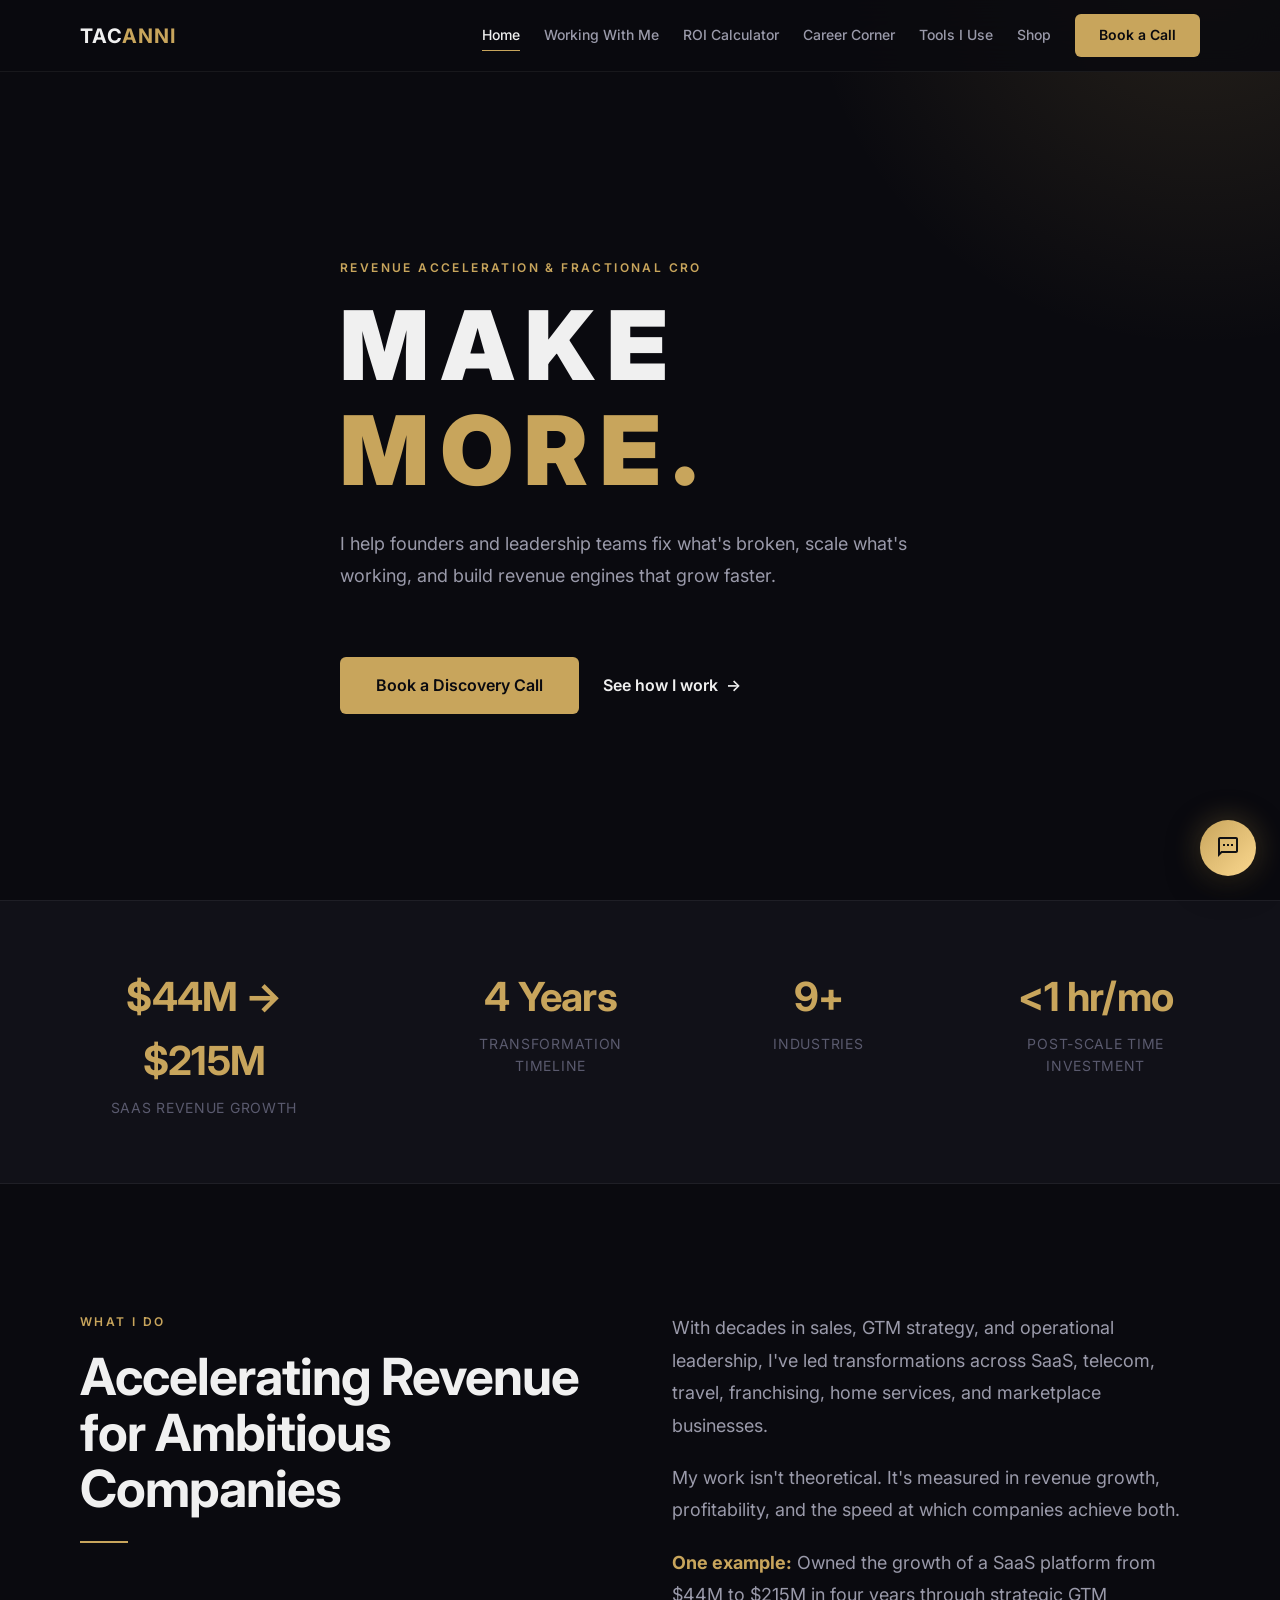
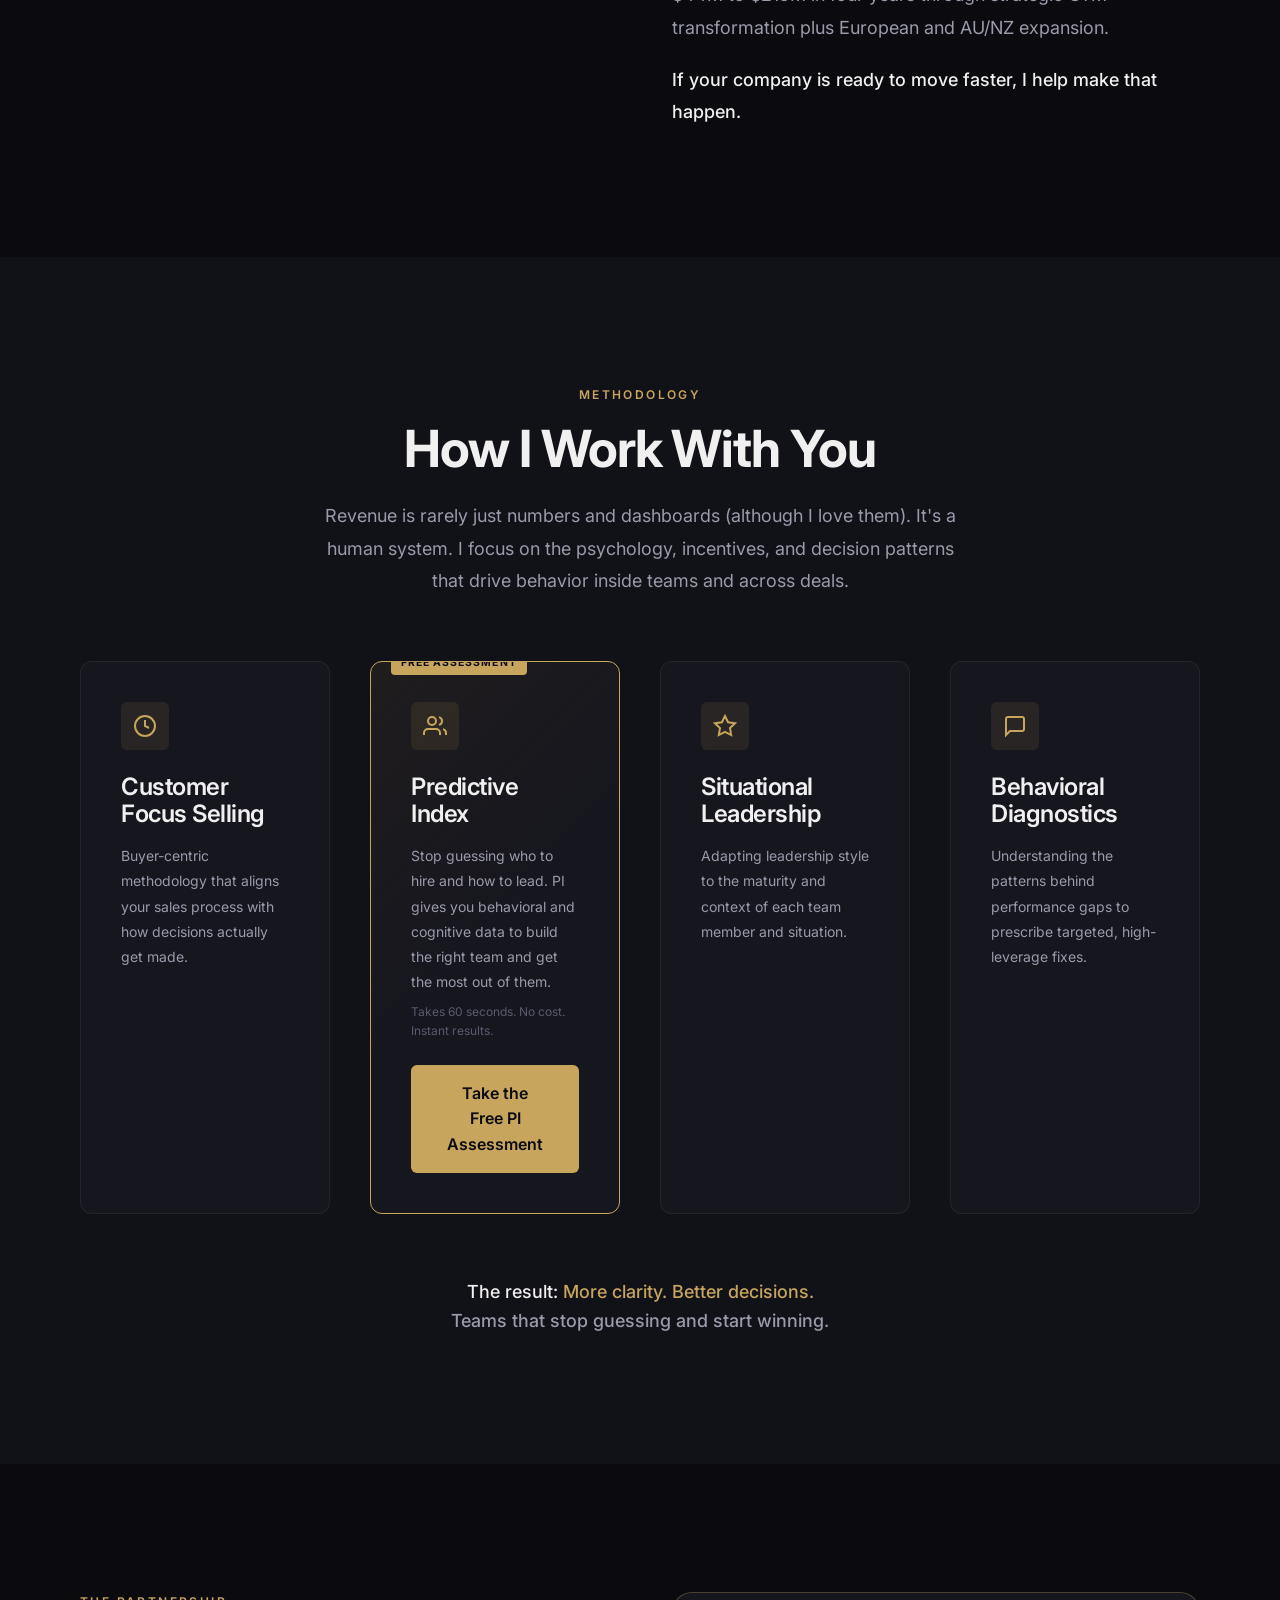
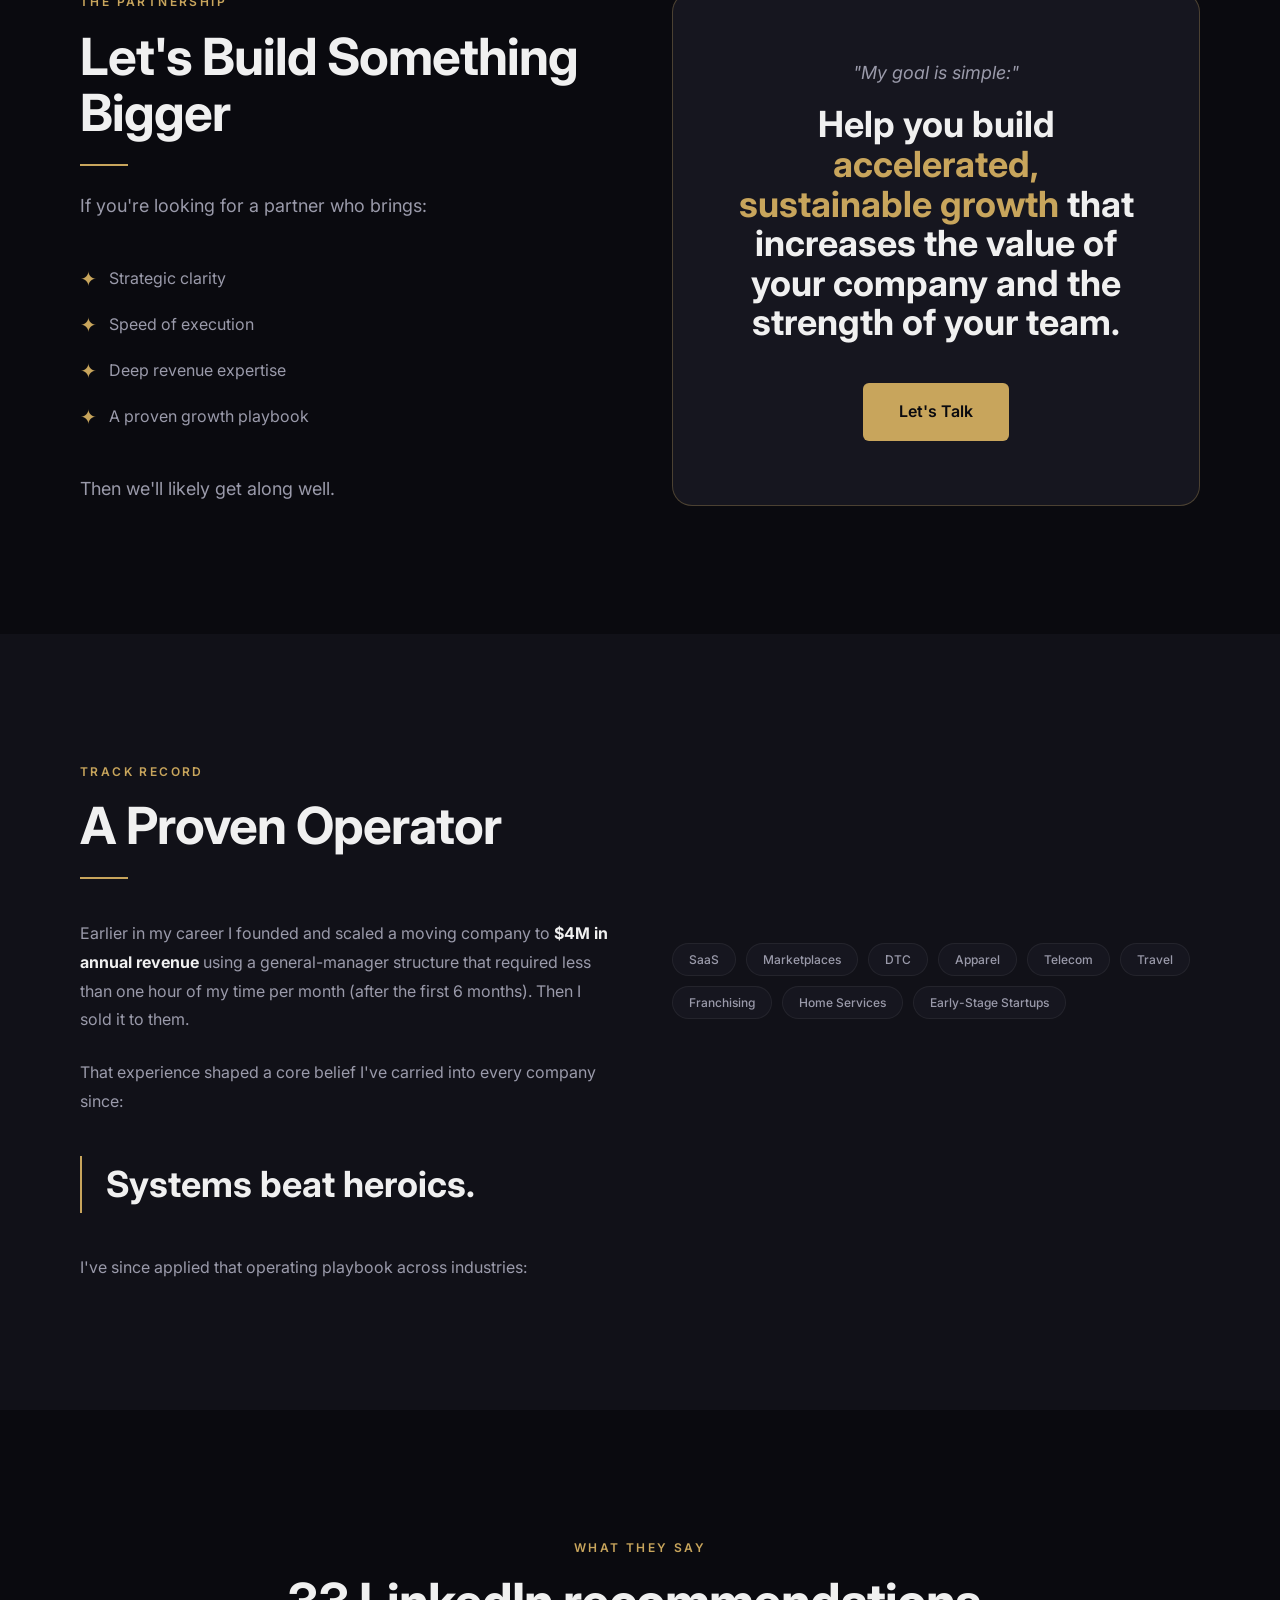
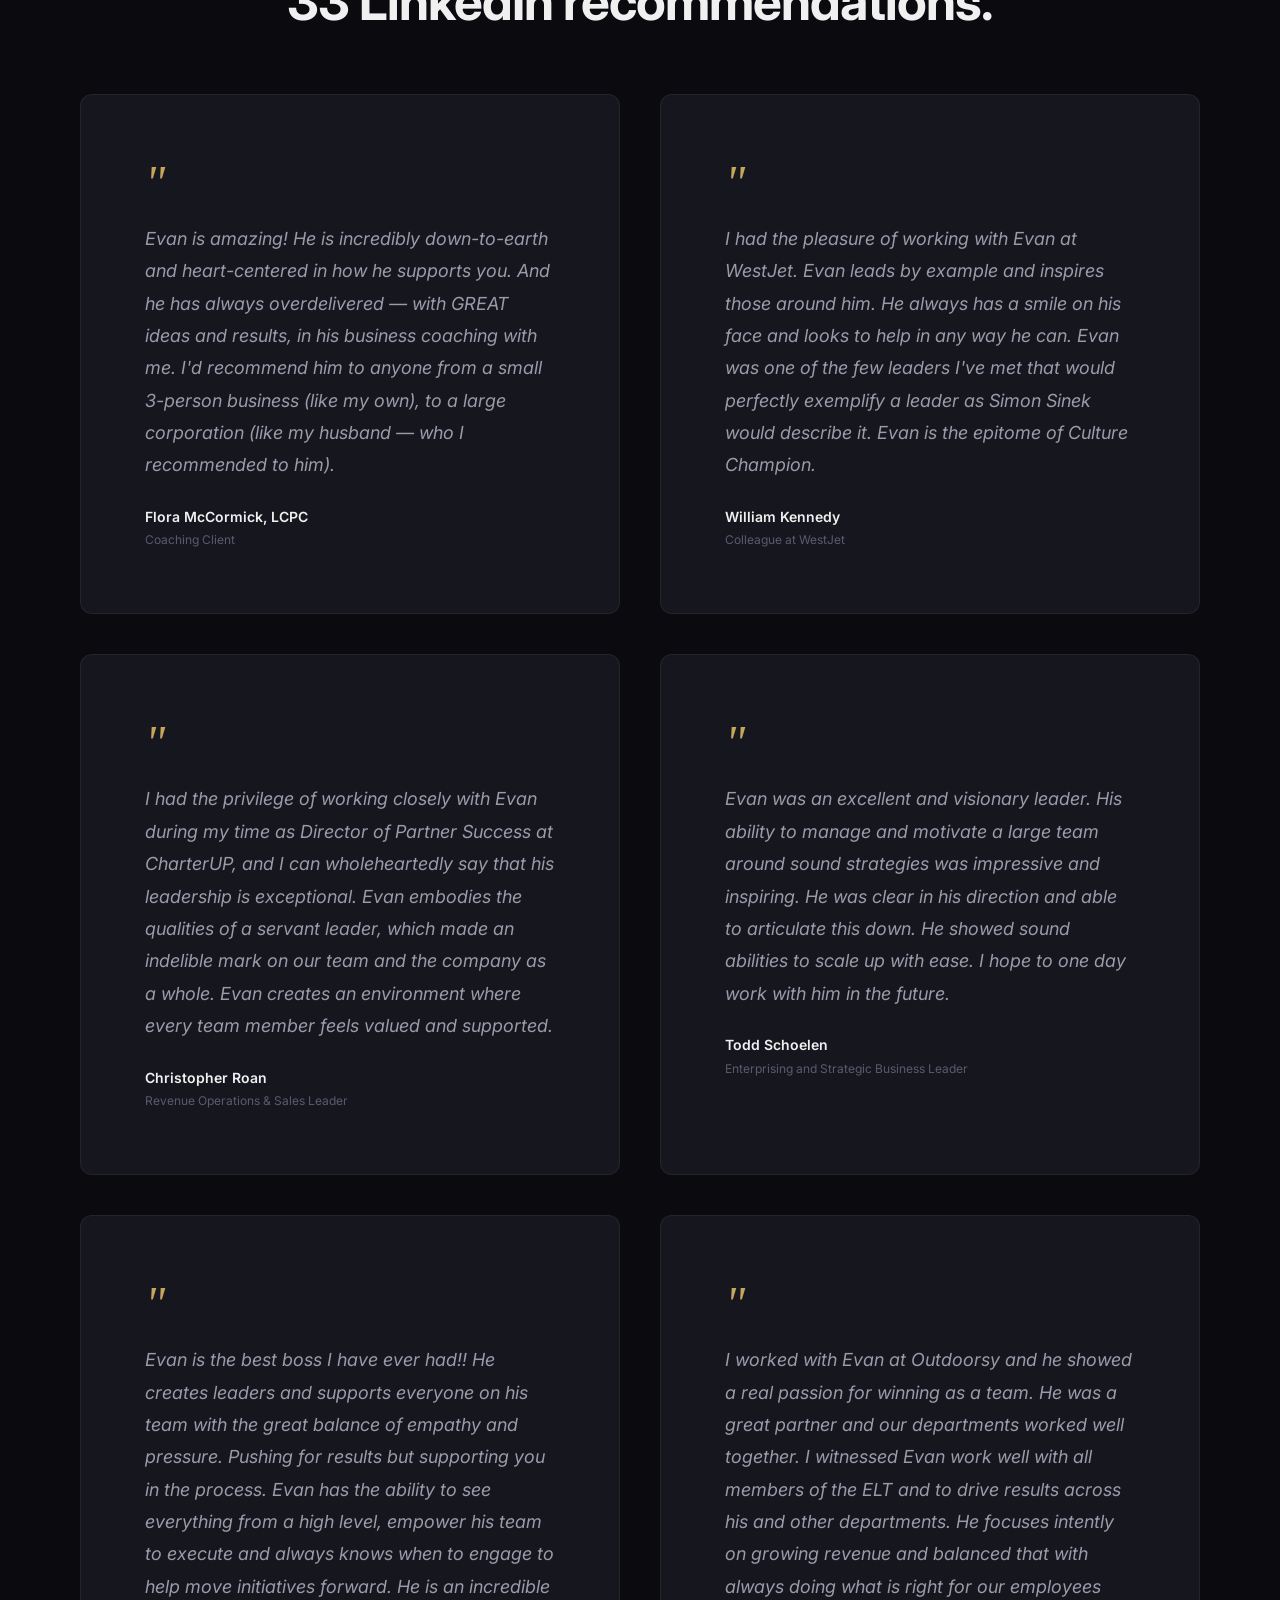
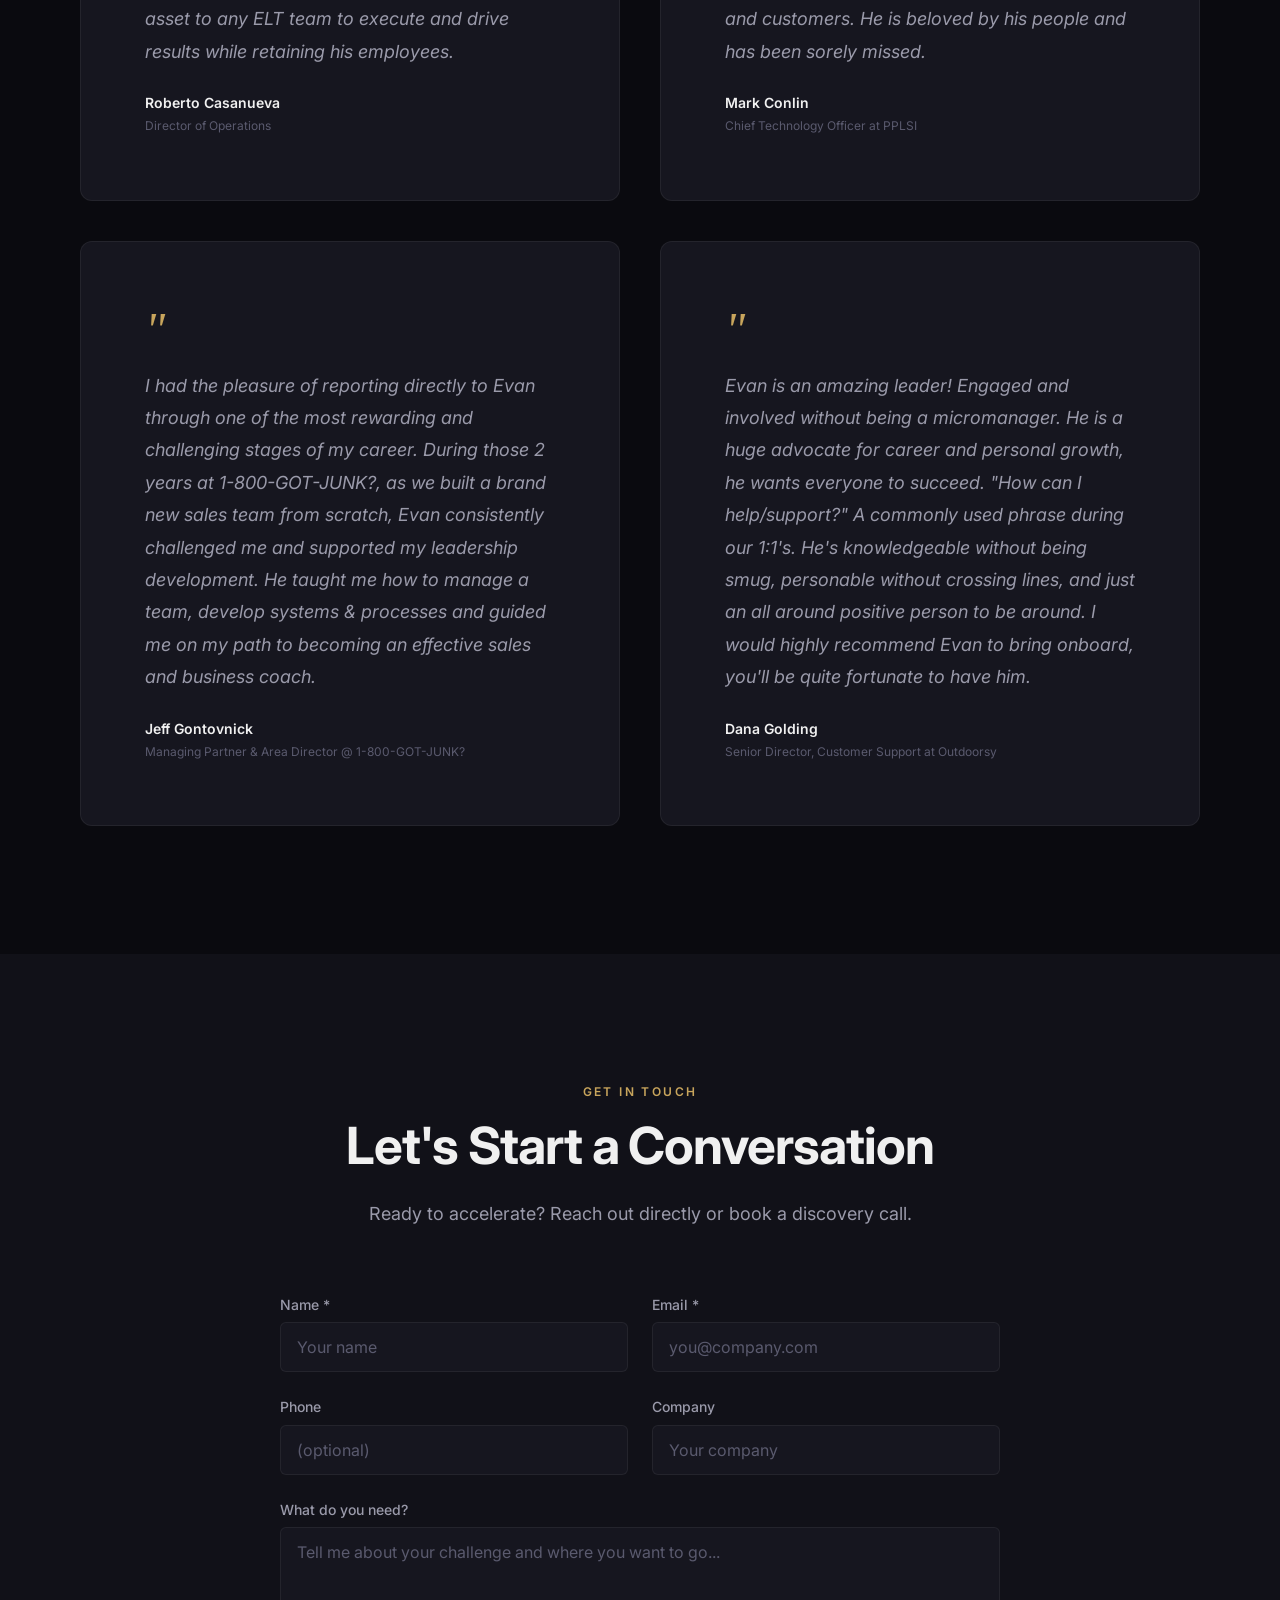
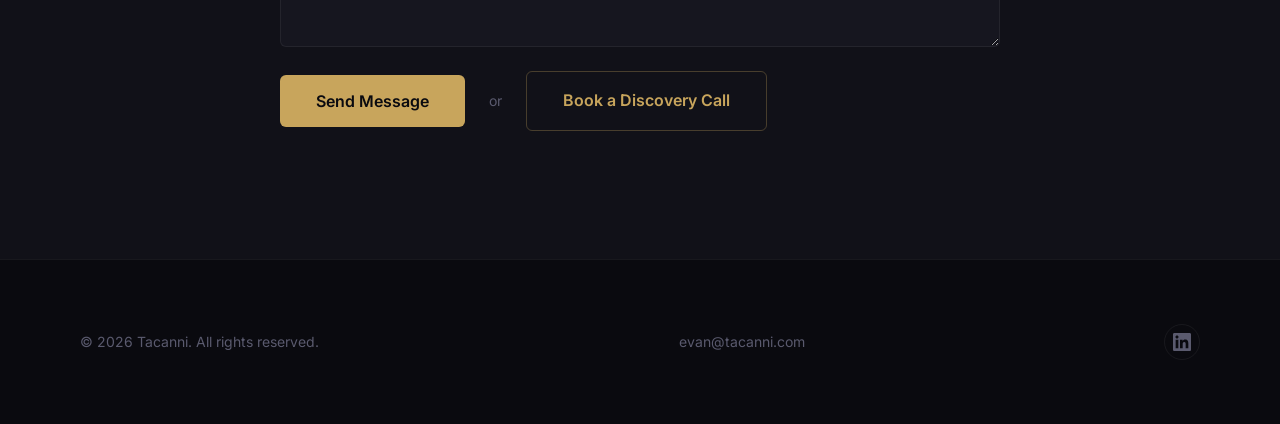
==== commit d493f012: "Add 6 real LinkedIn recommendations from team leaders about sales, growth & leadership" ====
--- a/index.html
+++ b/index.html
@@ -257,25 +257,79 @@
   <section class="section" id="testimonials">
     <div class="container">
       <div style="text-align: center; margin-bottom: var(--space-xl);">
-        <p class="section-label reveal">What People Say</p>
-        <h2 class="section-title reveal reveal-delay-1">Trust & Results</h2>
+        <p class="section-label reveal">What They Say</p>
+        <h2 class="section-title reveal reveal-delay-1">33 LinkedIn recommendations.</h2>
       </div>
 
       <div class="grid-2 reveal reveal-delay-2">
         <div class="testimonial">
           <p class="testimonial__quote">
-            Evan helped us completely overhaul our go-to-market motion. His ability to diagnose what was broken and build a system that actually scales — without blowing up what was already working — was exactly what we needed. Clear thinker, fast operator, and someone I'd trust with any revenue challenge.
-          </p>
-          <p class="testimonial__author">Flora McCormick</p>
-          <p class="testimonial__role">CEO & Founder</p>
-        </div>
-
-        <div class="testimonial">
-          <p class="testimonial__quote">
-            Working with Evan is like getting a CRO, sales coach, and ops strategist rolled into one. He doesn't just advise — he gets in the trenches, understands the psychology of your team, and builds the systems so the results stick long after the engagement ends. One of the sharpest operators I've worked with.
+            Evan is amazing! He is incredibly down-to-earth and heart-centered in how he supports you. And he has always overdelivered — with GREAT ideas and results, in his business coaching with me. I'd recommend him to anyone from a small 3-person business (like my own), to a large corporation (like my husband — who I recommended to him).
+          </p>
+          <p class="testimonial__author">Flora McCormick, LCPC</p>
+          <p class="testimonial__role">Coaching Client</p>
+        </div>
+
+        <div class="testimonial">
+          <p class="testimonial__quote">
+            I had the pleasure of working with Evan at WestJet. Evan leads by example and inspires those around him. He always has a smile on his face and looks to help in any way he can. Evan was one of the few leaders I've met that would perfectly exemplify a leader as Simon Sinek would describe it. Evan is the epitome of Culture Champion.
           </p>
           <p class="testimonial__author">William Kennedy</p>
-          <p class="testimonial__role">VP of Sales</p>
+          <p class="testimonial__role">Colleague at WestJet</p>
+        </div>
+      </div>
+
+      <div class="grid-2 reveal reveal-delay-2" style="margin-top: var(--space-lg);">
+        <div class="testimonial">
+          <p class="testimonial__quote">
+            I had the privilege of working closely with Evan during my time as Director of Partner Success at CharterUP, and I can wholeheartedly say that his leadership is exceptional. Evan embodies the qualities of a servant leader, which made an indelible mark on our team and the company as a whole. Evan creates an environment where every team member feels valued and supported.
+          </p>
+          <p class="testimonial__author">Christopher Roan</p>
+          <p class="testimonial__role">Revenue Operations & Sales Leader</p>
+        </div>
+
+        <div class="testimonial">
+          <p class="testimonial__quote">
+            Evan was an excellent and visionary leader. His ability to manage and motivate a large team around sound strategies was impressive and inspiring. He was clear in his direction and able to articulate this down. He showed sound abilities to scale up with ease. I hope to one day work with him in the future.
+          </p>
+          <p class="testimonial__author">Todd Schoelen</p>
+          <p class="testimonial__role">Enterprising and Strategic Business Leader</p>
+        </div>
+      </div>
+
+      <div class="grid-2 reveal reveal-delay-2" style="margin-top: var(--space-lg);">
+        <div class="testimonial">
+          <p class="testimonial__quote">
+            Evan is the best boss I have ever had!! He creates leaders and supports everyone on his team with the great balance of empathy and pressure. Pushing for results but supporting you in the process. Evan has the ability to see everything from a high level, empower his team to execute and always knows when to engage to help move initiatives forward. He is an incredible asset to any ELT team to execute and drive results while retaining his employees.
+          </p>
+          <p class="testimonial__author">Roberto Casanueva</p>
+          <p class="testimonial__role">Director of Operations</p>
+        </div>
+
+        <div class="testimonial">
+          <p class="testimonial__quote">
+            I worked with Evan at Outdoorsy and he showed a real passion for winning as a team. He was a great partner and our departments worked well together. I witnessed Evan work well with all members of the ELT and to drive results across his and other departments. He focuses intently on growing revenue and balanced that with always doing what is right for our employees and customers. He is beloved by his people and has been sorely missed.
+          </p>
+          <p class="testimonial__author">Mark Conlin</p>
+          <p class="testimonial__role">Chief Technology Officer at PPLSI</p>
+        </div>
+      </div>
+
+      <div class="grid-2 reveal reveal-delay-2" style="margin-top: var(--space-lg);">
+        <div class="testimonial">
+          <p class="testimonial__quote">
+            I had the pleasure of reporting directly to Evan through one of the most rewarding and challenging stages of my career. During those 2 years at 1-800-GOT-JUNK?, as we built a brand new sales team from scratch, Evan consistently challenged me and supported my leadership development. He taught me how to manage a team, develop systems & processes and guided me on my path to becoming an effective sales and business coach.
+          </p>
+          <p class="testimonial__author">Jeff Gontovnick</p>
+          <p class="testimonial__role">Managing Partner & Area Director @ 1-800-GOT-JUNK?</p>
+        </div>
+
+        <div class="testimonial">
+          <p class="testimonial__quote">
+            Evan is an amazing leader! Engaged and involved without being a micromanager. He is a huge advocate for career and personal growth, he wants everyone to succeed. "How can I help/support?" A commonly used phrase during our 1:1's. He's knowledgeable without being smug, personable without crossing lines, and just an all around positive person to be around. I would highly recommend Evan to bring onboard, you'll be quite fortunate to have him.
+          </p>
+          <p class="testimonial__author">Dana Golding</p>
+          <p class="testimonial__role">Senior Director, Customer Support at Outdoorsy</p>
         </div>
       </div>
     </div>
--- a/css/chat-widget.css
+++ b/css/chat-widget.css
@@ -15,29 +15,29 @@
   --acw-accent-hover: #818cf8;
   --acw-accent-glow: rgba(99, 102, 241, 0.35);
 
-  /* Dark theme (default) */
-  --acw-bg-primary: rgba(15, 15, 20, 0.92);
-  --acw-bg-secondary: rgba(25, 25, 35, 0.85);
-  --acw-bg-tertiary: rgba(35, 35, 50, 0.7);
-  --acw-bg-glass: rgba(255, 255, 255, 0.04);
-  --acw-bg-glass-hover: rgba(255, 255, 255, 0.07);
-
-  --acw-border: rgba(255, 255, 255, 0.08);
-  --acw-border-accent: rgba(99, 102, 241, 0.3);
+  /* Dark theme — Tacanni Executive */
+  --acw-bg-primary: #111113;
+  --acw-bg-secondary: #1a1a1e;
+  --acw-bg-tertiary: #242428;
+  --acw-bg-glass: rgba(200, 165, 92, 0.04);
+  --acw-bg-glass-hover: rgba(200, 165, 92, 0.08);
+
+  --acw-border: rgba(200, 165, 92, 0.15);
+  --acw-border-accent: rgba(200, 165, 92, 0.3);
 
   --acw-text-primary: rgba(255, 255, 255, 0.95);
   --acw-text-secondary: rgba(255, 255, 255, 0.6);
   --acw-text-muted: rgba(255, 255, 255, 0.35);
 
   --acw-user-bubble: var(--acw-accent);
-  --acw-user-text: #ffffff;
+  --acw-user-text: #111113;
   --acw-bot-bubble: var(--acw-bg-tertiary);
   --acw-bot-text: var(--acw-text-primary);
 
-  --acw-shadow-sm: 0 2px 8px rgba(0, 0, 0, 0.3);
-  --acw-shadow-md: 0 8px 32px rgba(0, 0, 0, 0.4);
-  --acw-shadow-lg: 0 16px 64px rgba(0, 0, 0, 0.5);
-  --acw-shadow-glow: 0 0 40px var(--acw-accent-glow);
+  --acw-shadow-sm: 0 2px 8px rgba(0, 0, 0, 0.4);
+  --acw-shadow-md: 0 8px 32px rgba(0, 0, 0, 0.5);
+  --acw-shadow-lg: 0 16px 64px rgba(0, 0, 0, 0.6);
+  --acw-shadow-glow: 0 0 30px var(--acw-accent-glow);
 
   --acw-radius-sm: 8px;
   --acw-radius-md: 16px;
@@ -50,9 +50,9 @@
   --acw-transition-smooth: 300ms cubic-bezier(0.4, 0, 0.2, 1);
   --acw-transition-spring: 500ms cubic-bezier(0.34, 1.56, 0.64, 1);
 
-  --acw-panel-width: 400px;
-  --acw-panel-max-height: 600px;
-  --acw-bubble-size: 60px;
+  --acw-panel-width: 380px;
+  --acw-panel-max-height: 520px;
+  --acw-bubble-size: 56px;
 
   font-family: var(--acw-font);
   font-size: 14px;
@@ -133,9 +133,9 @@
 }
 
 .acw-bubble svg {
-  width: 28px;
-  height: 28px;
-  fill: white;
+  width: 24px;
+  height: 24px;
+  fill: #111113;
   transition: transform var(--acw-transition-smooth),
               opacity var(--acw-transition-fast);
 }
@@ -213,11 +213,9 @@
   width: var(--acw-panel-width);
   max-height: var(--acw-panel-max-height);
   background: var(--acw-bg-primary);
-  backdrop-filter: blur(40px) saturate(180%);
-  -webkit-backdrop-filter: blur(40px) saturate(180%);
   border: 1px solid var(--acw-border);
-  border-radius: var(--acw-radius-lg);
-  box-shadow: var(--acw-shadow-lg);
+  border-radius: var(--acw-radius-md);
+  box-shadow: var(--acw-shadow-lg), 0 0 1px rgba(200, 165, 92, 0.2);
   display: flex;
   flex-direction: column;
   overflow: hidden;
@@ -250,9 +248,9 @@
   display: flex;
   align-items: center;
   gap: 12px;
-  padding: 16px 20px;
+  padding: 14px 16px;
   border-bottom: 1px solid var(--acw-border);
-  background: var(--acw-bg-glass);
+  background: var(--acw-bg-secondary);
 }
 
 .acw-header-avatar {
@@ -345,12 +343,12 @@
 .acw-messages {
   flex: 1;
   overflow-y: auto;
-  padding: 16px;
+  padding: 14px;
   display: flex;
   flex-direction: column;
-  gap: 12px;
-  min-height: 200px;
-  max-height: calc(var(--acw-panel-max-height) - 140px);
+  gap: 10px;
+  min-height: 180px;
+  max-height: calc(var(--acw-panel-max-height) - 130px);
   scroll-behavior: smooth;
 }
 
@@ -402,25 +400,25 @@
 }
 
 .acw-message-content {
-  padding: 10px 16px;
-  border-radius: var(--acw-radius-md);
-  font-size: 14px;
-  line-height: 1.55;
+  padding: 10px 14px;
+  border-radius: 12px;
+  font-size: 13.5px;
+  line-height: 1.5;
   word-wrap: break-word;
   overflow-wrap: break-word;
 }
 
 .acw-message--user .acw-message-content {
-  background: linear-gradient(135deg, var(--acw-accent), var(--acw-accent-hover));
+  background: var(--acw-accent);
   color: var(--acw-user-text);
-  border-bottom-right-radius: var(--acw-radius-sm);
+  border-bottom-right-radius: 4px;
 }
 
 .acw-message--bot .acw-message-content {
-  background: var(--acw-bot-bubble);
+  background: var(--acw-bg-secondary);
   color: var(--acw-bot-text);
-  border: 1px solid var(--acw-border);
-  border-bottom-left-radius: var(--acw-radius-sm);
+  border: 1px solid rgba(255, 255, 255, 0.06);
+  border-bottom-left-radius: 4px;
 }
 
 .acw-message-time {
@@ -432,7 +430,7 @@
 
 /* ─── Markdown in Messages ──────────────────────────────── */
 .acw-message-content p {
-  margin: 0 0 8px 0;
+  margin: 0 0 16px 0;
 }
 
 .acw-message-content p:last-child {
@@ -570,9 +568,9 @@
   display: flex;
   align-items: flex-end;
   gap: 8px;
-  padding: 12px 16px;
+  padding: 10px 14px;
   border-top: 1px solid var(--acw-border);
-  background: var(--acw-bg-glass);
+  background: var(--acw-bg-secondary);
 }
 
 .acw-input-wrap {
@@ -612,11 +610,11 @@
 }
 
 .acw-send-btn {
-  width: 40px;
-  height: 40px;
+  width: 36px;
+  height: 36px;
   border: none;
-  background: linear-gradient(135deg, var(--acw-accent), var(--acw-accent-hover));
-  color: white;
+  background: var(--acw-accent);
+  color: #111113;
   border-radius: var(--acw-radius-full);
   cursor: pointer;
   display: flex;
@@ -653,47 +651,49 @@
 /* ─── Powered By Footer ─────────────────────────────────── */
 .acw-footer {
   text-align: center;
-  padding: 6px 16px 10px;
-  font-size: 10px;
+  padding: 5px 14px 8px;
+  font-size: 9px;
   color: var(--acw-text-muted);
-  letter-spacing: 0.3px;
+  letter-spacing: 0.5px;
+  text-transform: uppercase;
 }
 
 /* ─── Welcome Message ───────────────────────────────────── */
 .acw-welcome {
   text-align: center;
-  padding: 24px 20px 8px;
+  padding: 20px 16px 8px;
 }
 
 .acw-welcome-icon {
-  width: 48px;
-  height: 48px;
-  margin: 0 auto 12px;
-  border-radius: var(--acw-radius-full);
-  background: linear-gradient(135deg, var(--acw-accent), var(--acw-accent-hover));
+  width: 44px;
+  height: 44px;
+  margin: 0 auto 10px;
+  border-radius: var(--acw-radius-full);
+  background: var(--acw-accent);
   display: flex;
   align-items: center;
   justify-content: center;
-  box-shadow: 0 4px 20px var(--acw-accent-glow);
+  box-shadow: 0 2px 12px var(--acw-accent-glow);
 }
 
 .acw-welcome-icon svg {
-  width: 24px;
-  height: 24px;
-  fill: white;
+  width: 22px;
+  height: 22px;
+  fill: #111113;
 }
 
 .acw-welcome h3 {
-  font-size: 16px;
+  font-size: 15px;
   font-weight: 600;
-  color: var(--acw-text-primary);
-  margin-bottom: 6px;
+  color: var(--acw-accent);
+  margin-bottom: 4px;
+  letter-spacing: 0.02em;
 }
 
 .acw-welcome p {
   font-size: 13px;
   color: var(--acw-text-secondary);
-  line-height: 1.5;
+  line-height: 1.45;
 }
 
 /* ─── Mobile Responsive ─────────────────────────────────── */
@@ -711,20 +711,22 @@
 
   .acw-panel {
     position: fixed;
-    inset: 0;
-    width: 100%;
-    max-height: 100%;
-    border-radius: 0;
-    bottom: 0;
+    bottom: 80px !important;
+    right: 16px !important;
+    left: 16px !important;
+    width: auto;
+    max-height: calc(100vh - 120px);
+    max-height: calc(100dvh - 120px);
+    border-radius: var(--acw-radius-md);
   }
 
   .acw-messages {
-    max-height: calc(100vh - 140px);
-    max-height: calc(100dvh - 140px);
+    max-height: calc(100vh - 240px);
+    max-height: calc(100dvh - 240px);
   }
 
   .acw-bubble {
-    --acw-bubble-size: 56px;
+    --acw-bubble-size: 52px;
   }
 }
 
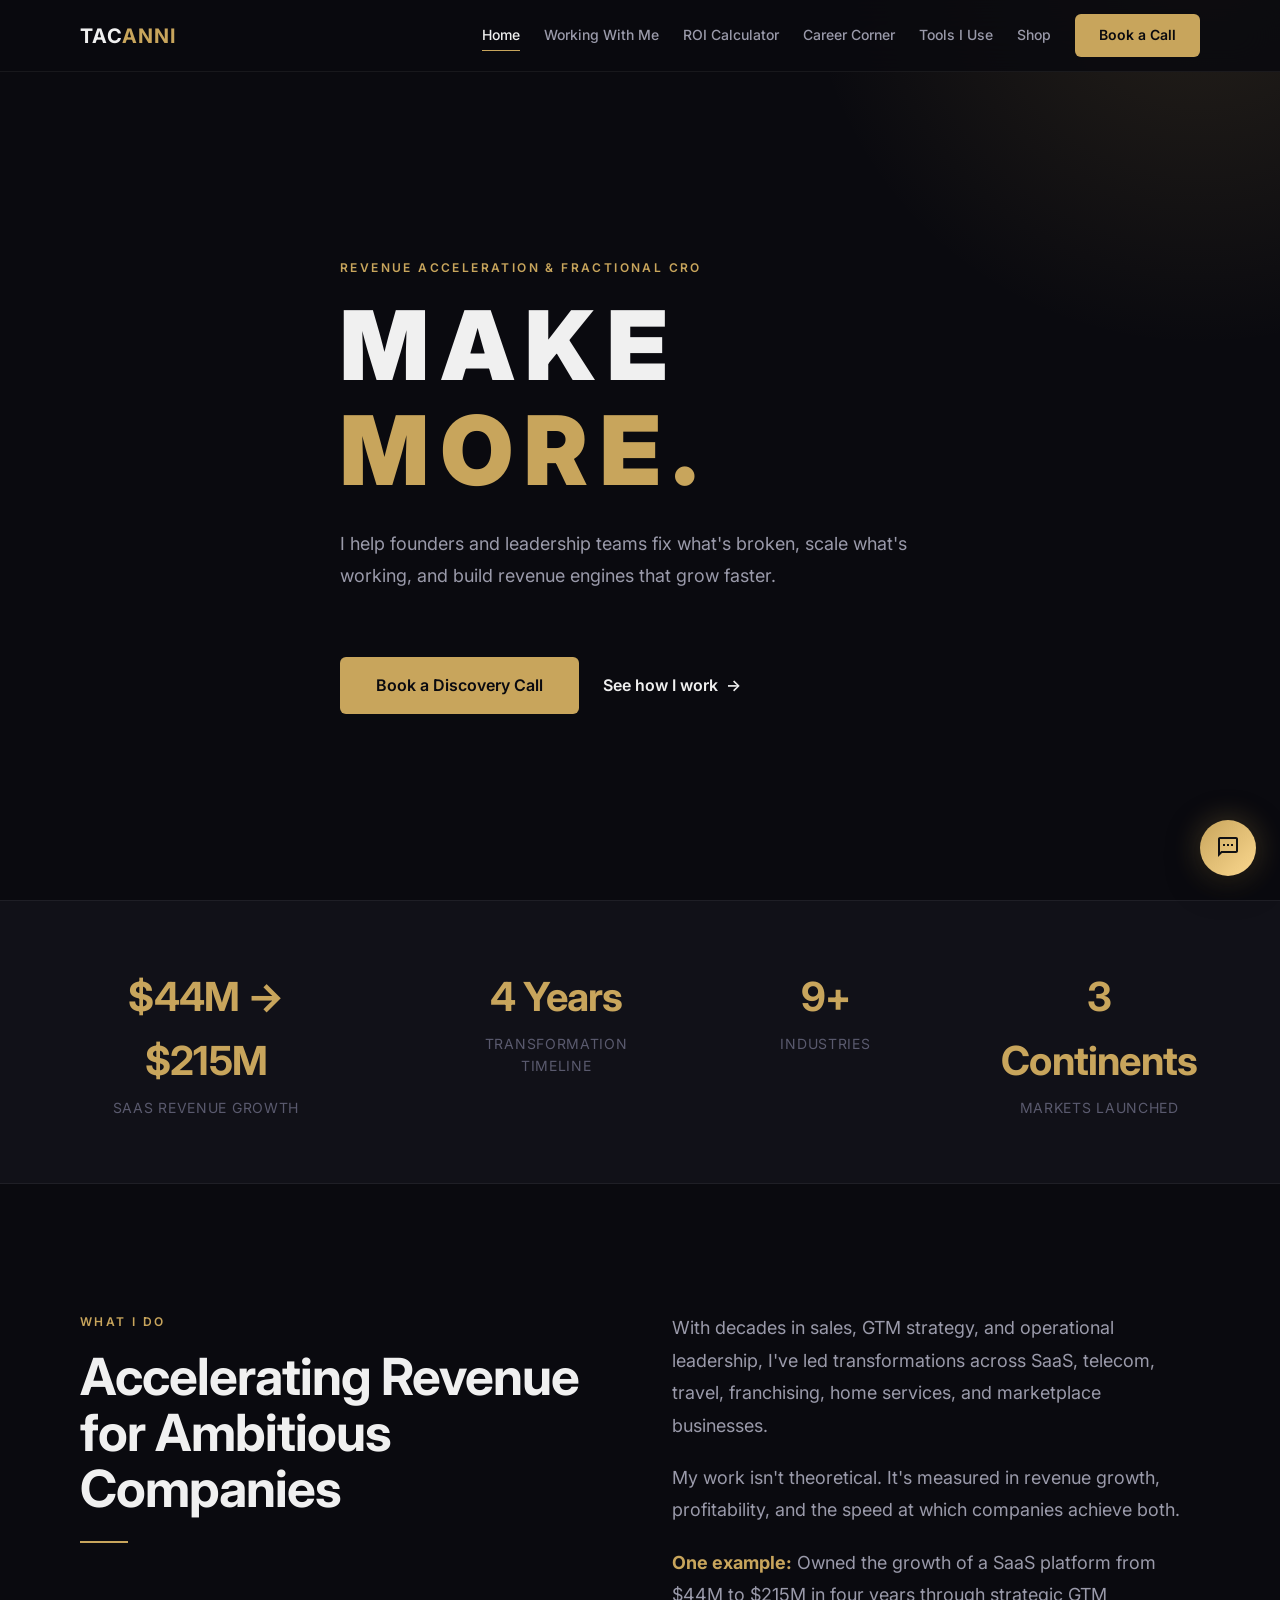
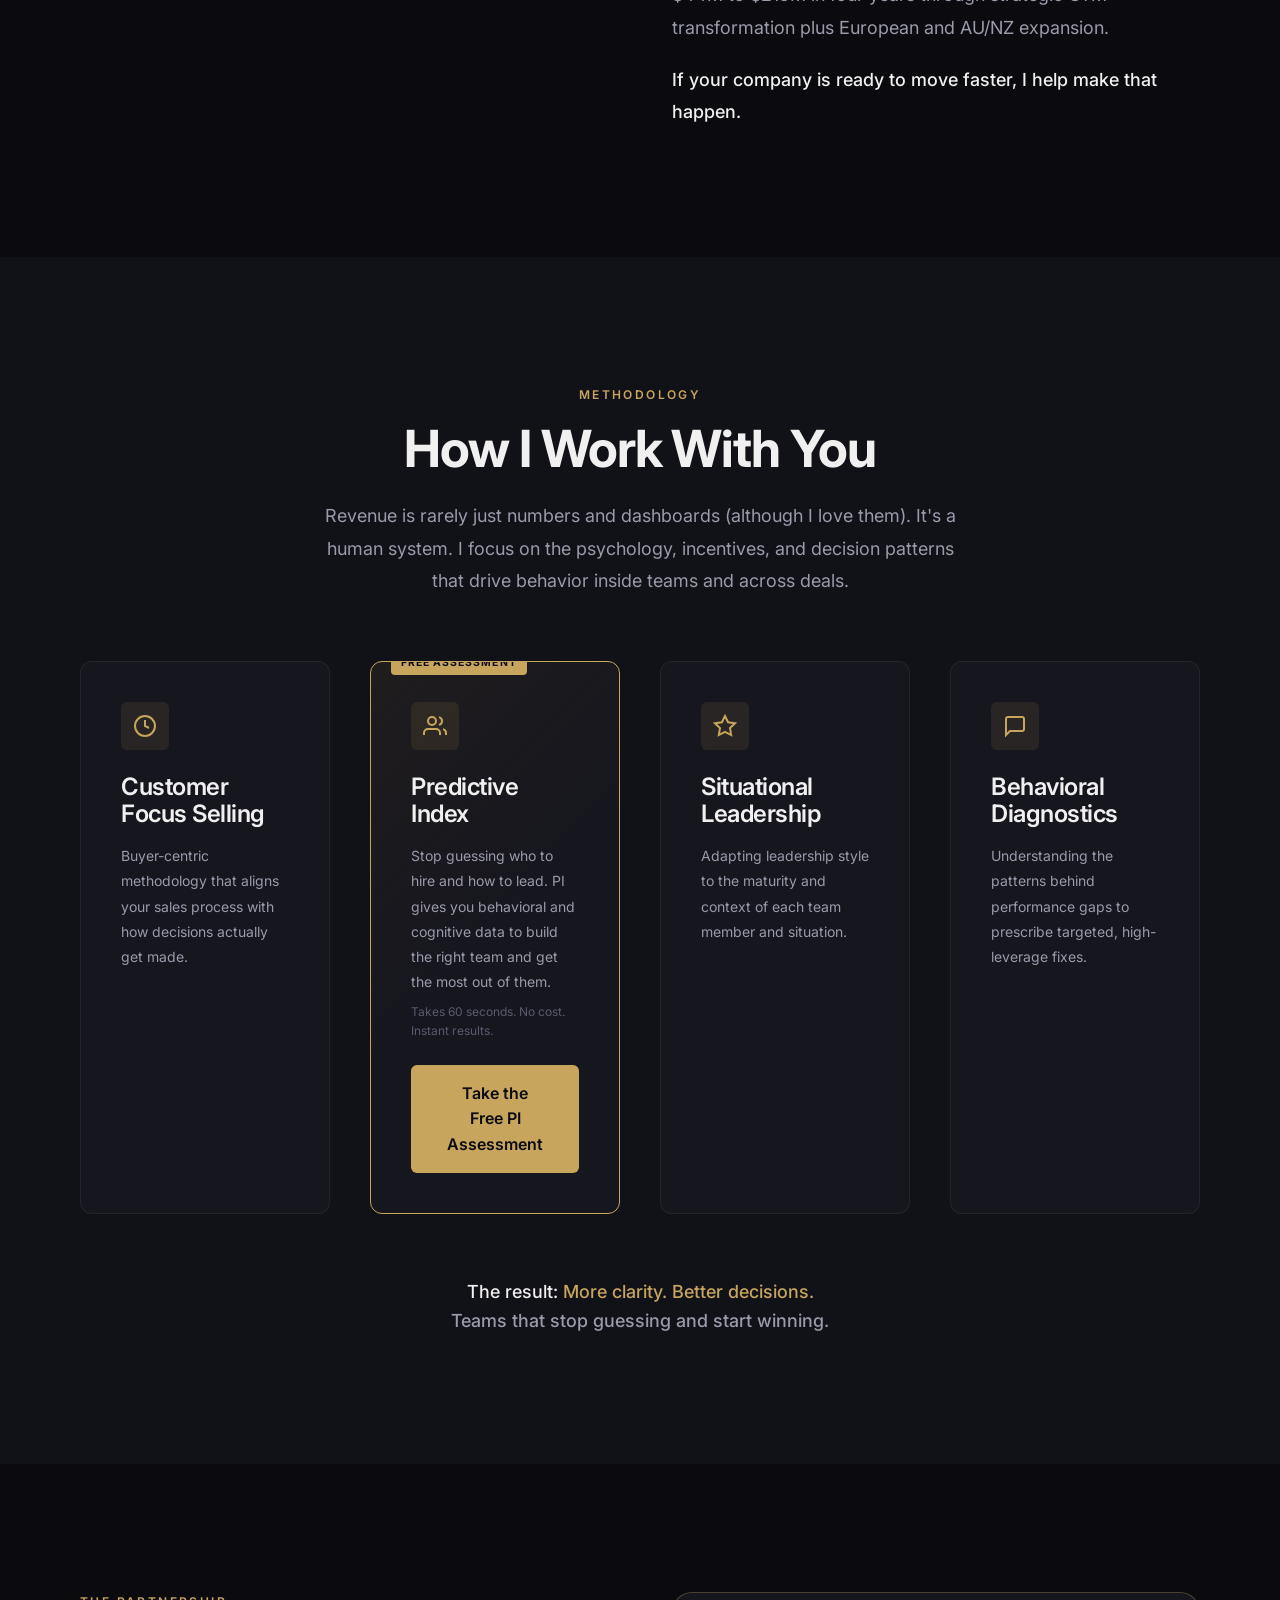
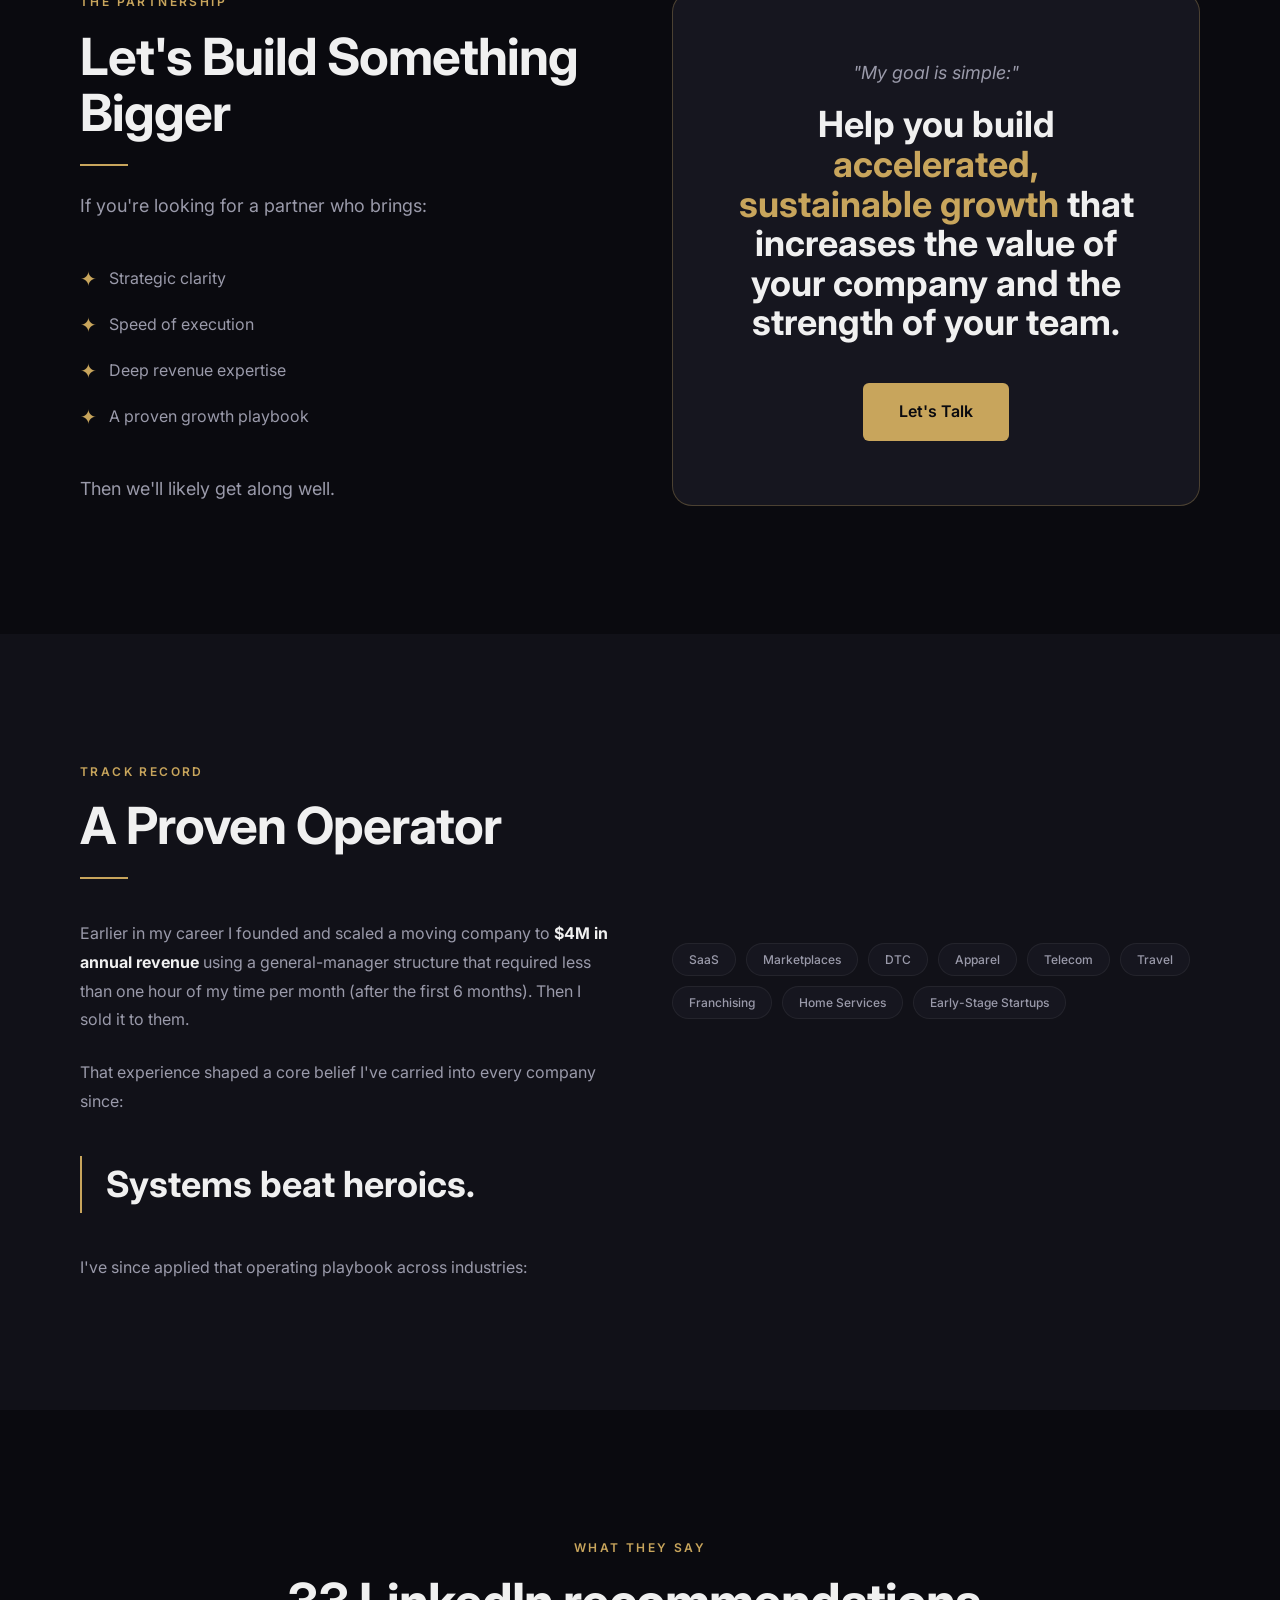
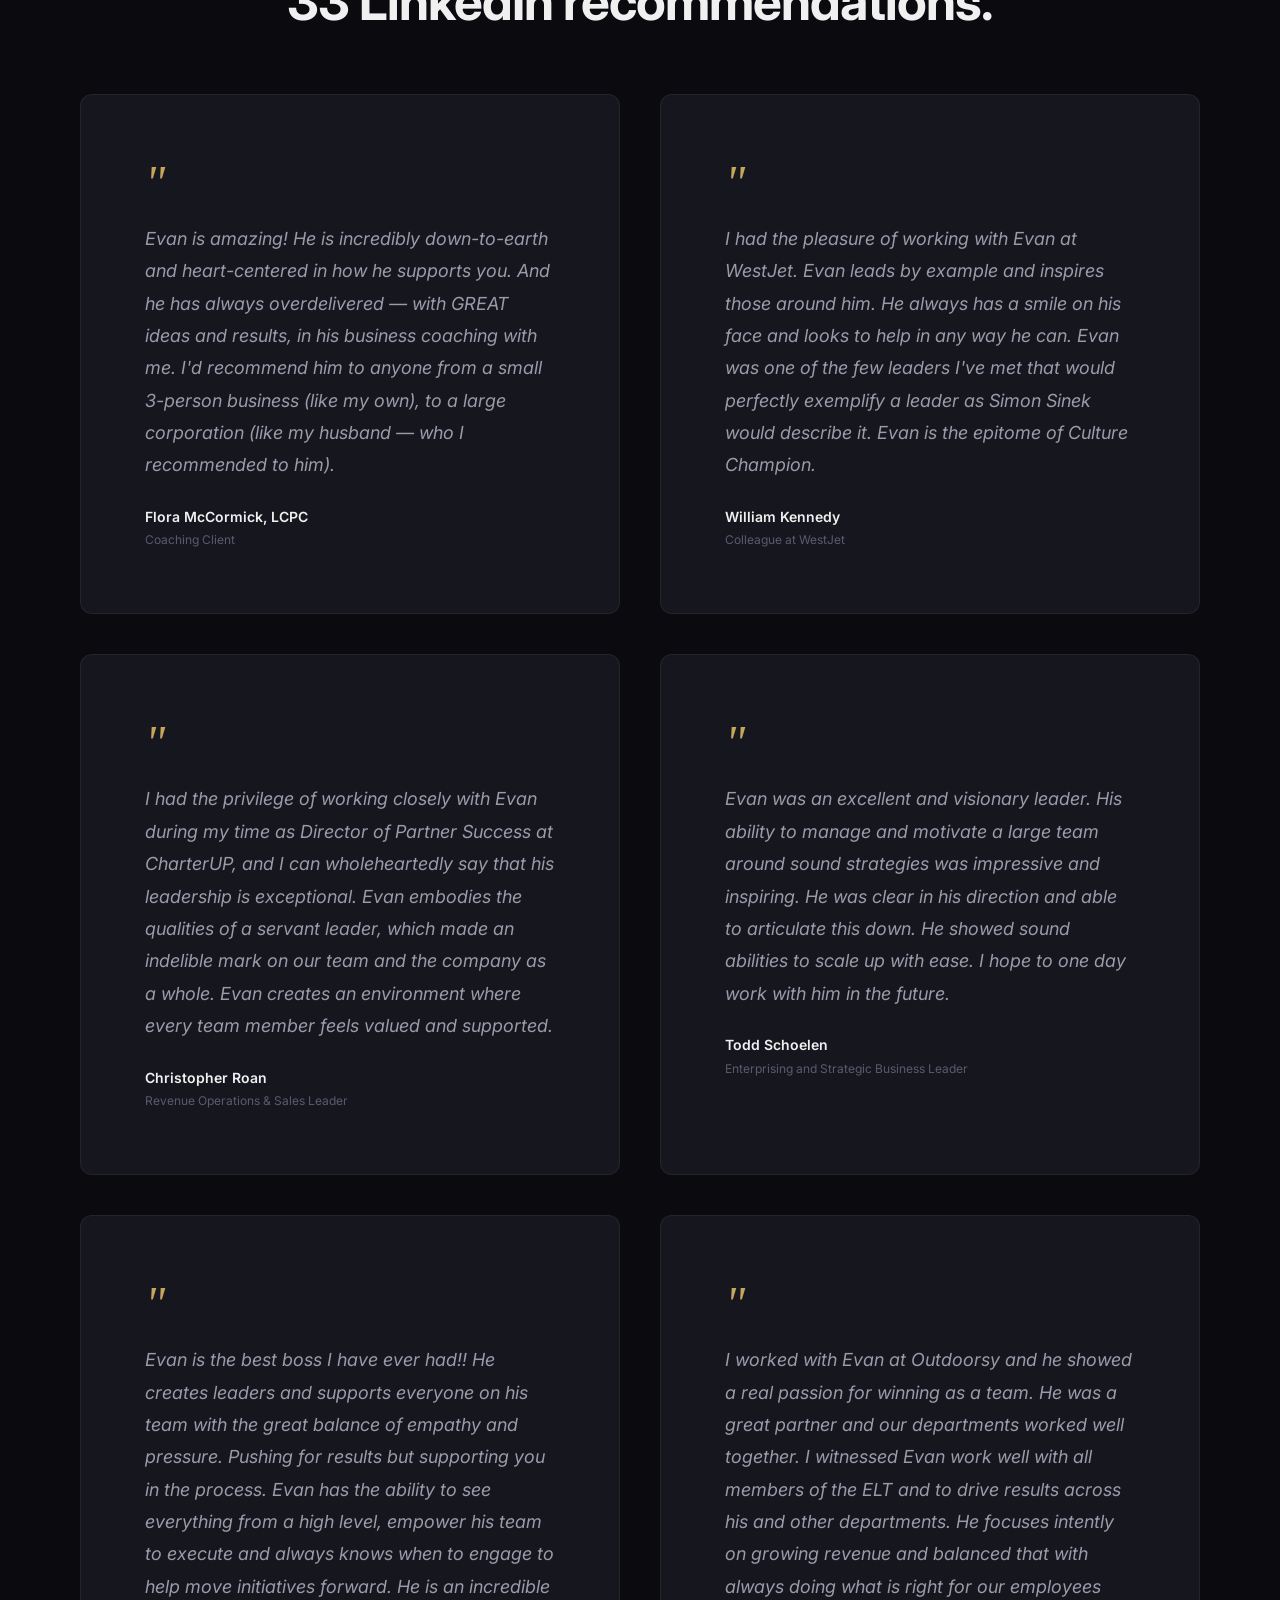
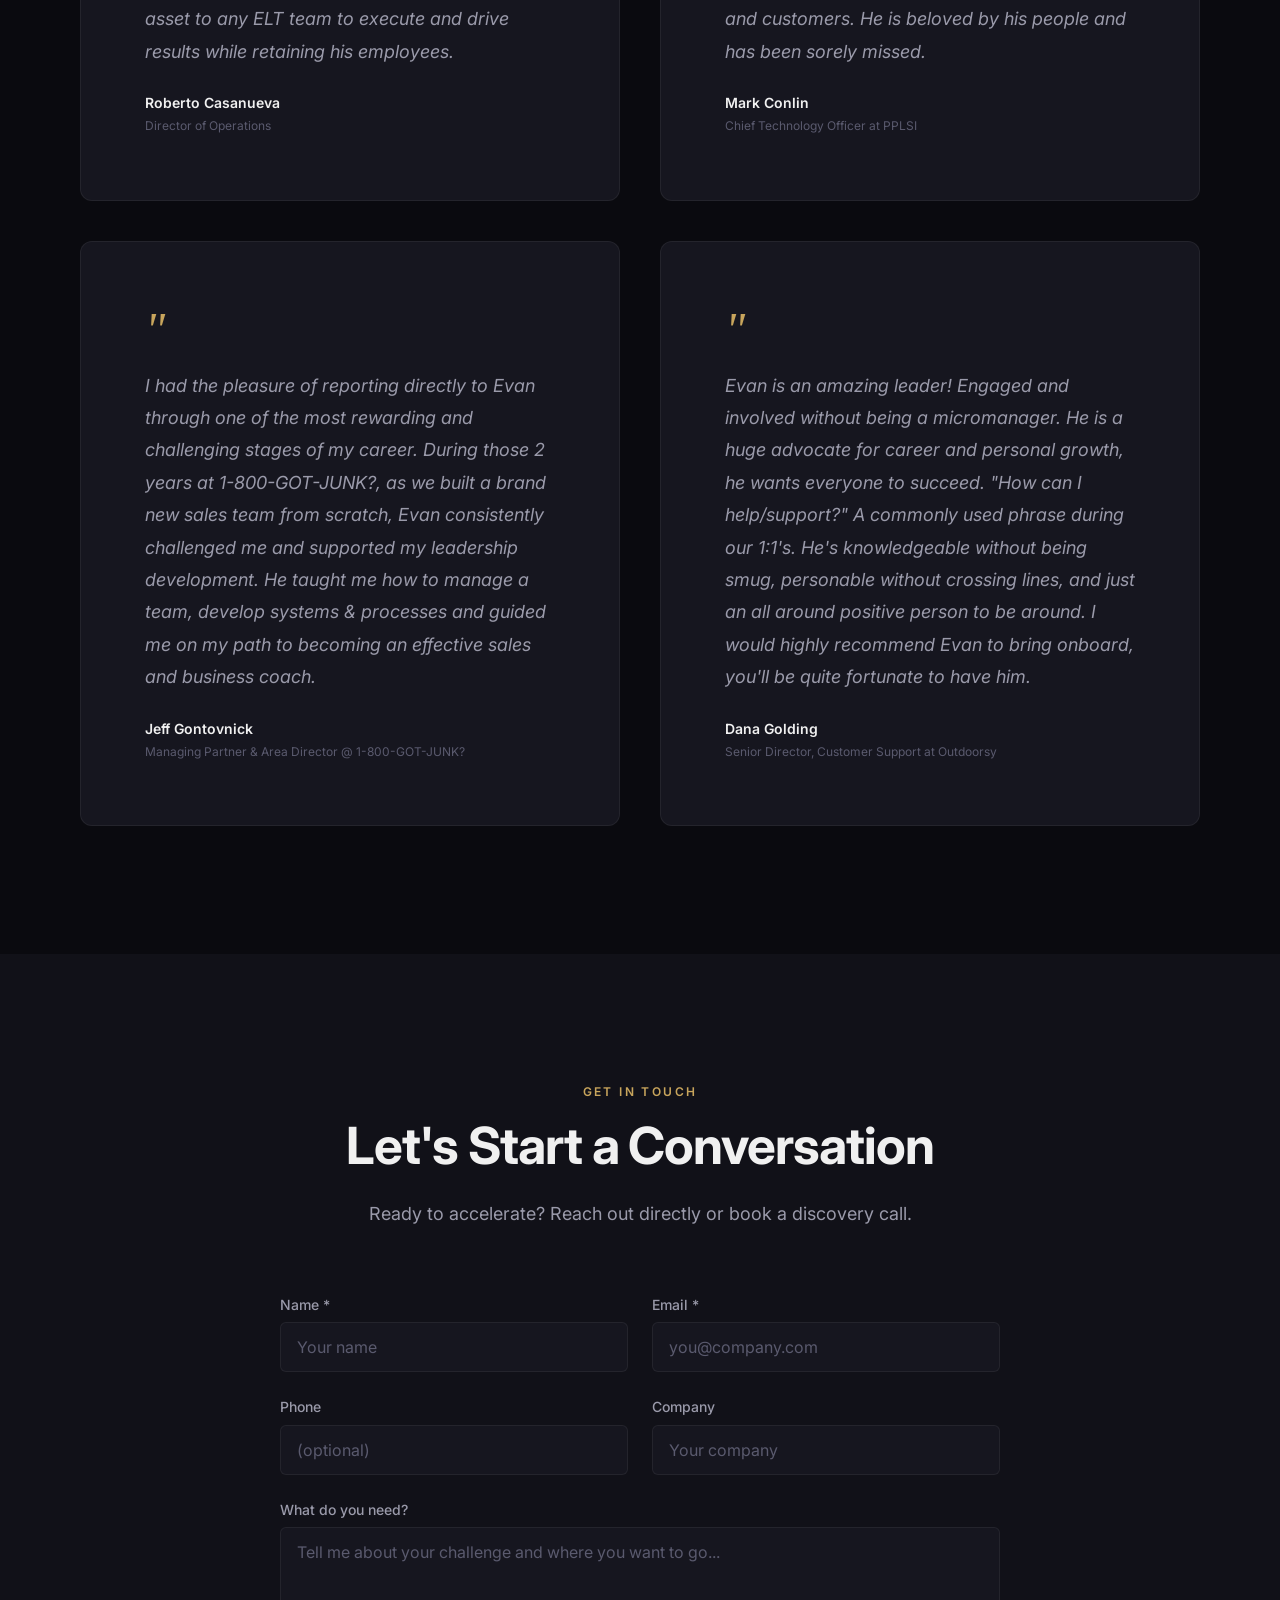
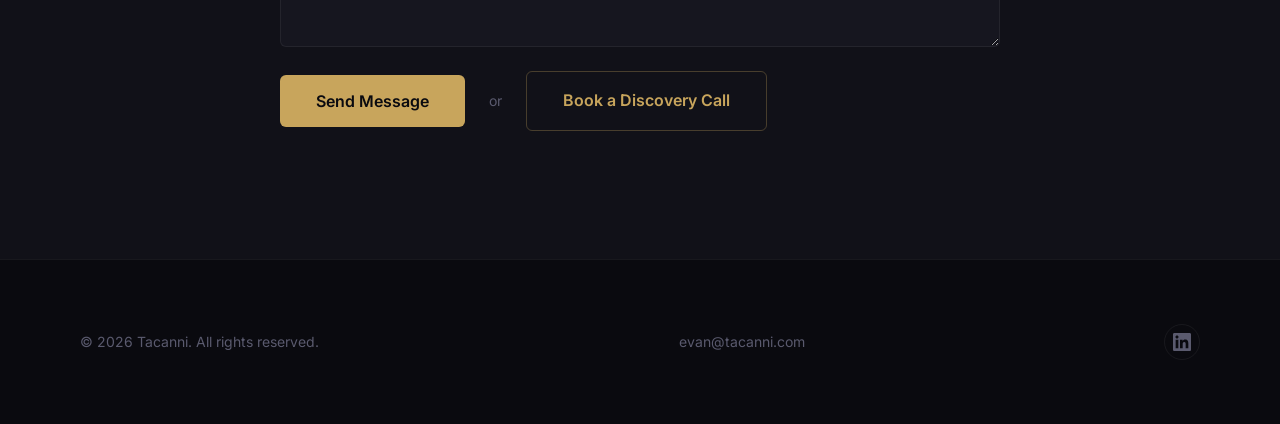
==== commit ff11c8e0: "Update metric: replace '<1 hr/mo Post-Scale Time Investment' with '3 Continents Markets Launched'" ====
--- a/index.html
+++ b/index.html
@@ -69,8 +69,8 @@
         <div class="metric__label">Industries</div>
       </div>
       <div class="metric reveal reveal-delay-3">
-        <div class="metric__value">&lt;1 hr/mo</div>
-        <div class="metric__label">Post-Scale Time Investment</div>
+        <div class="metric__value">3 Continents</div>
+        <div class="metric__label">Markets Launched</div>
       </div>
     </div>
   </section>
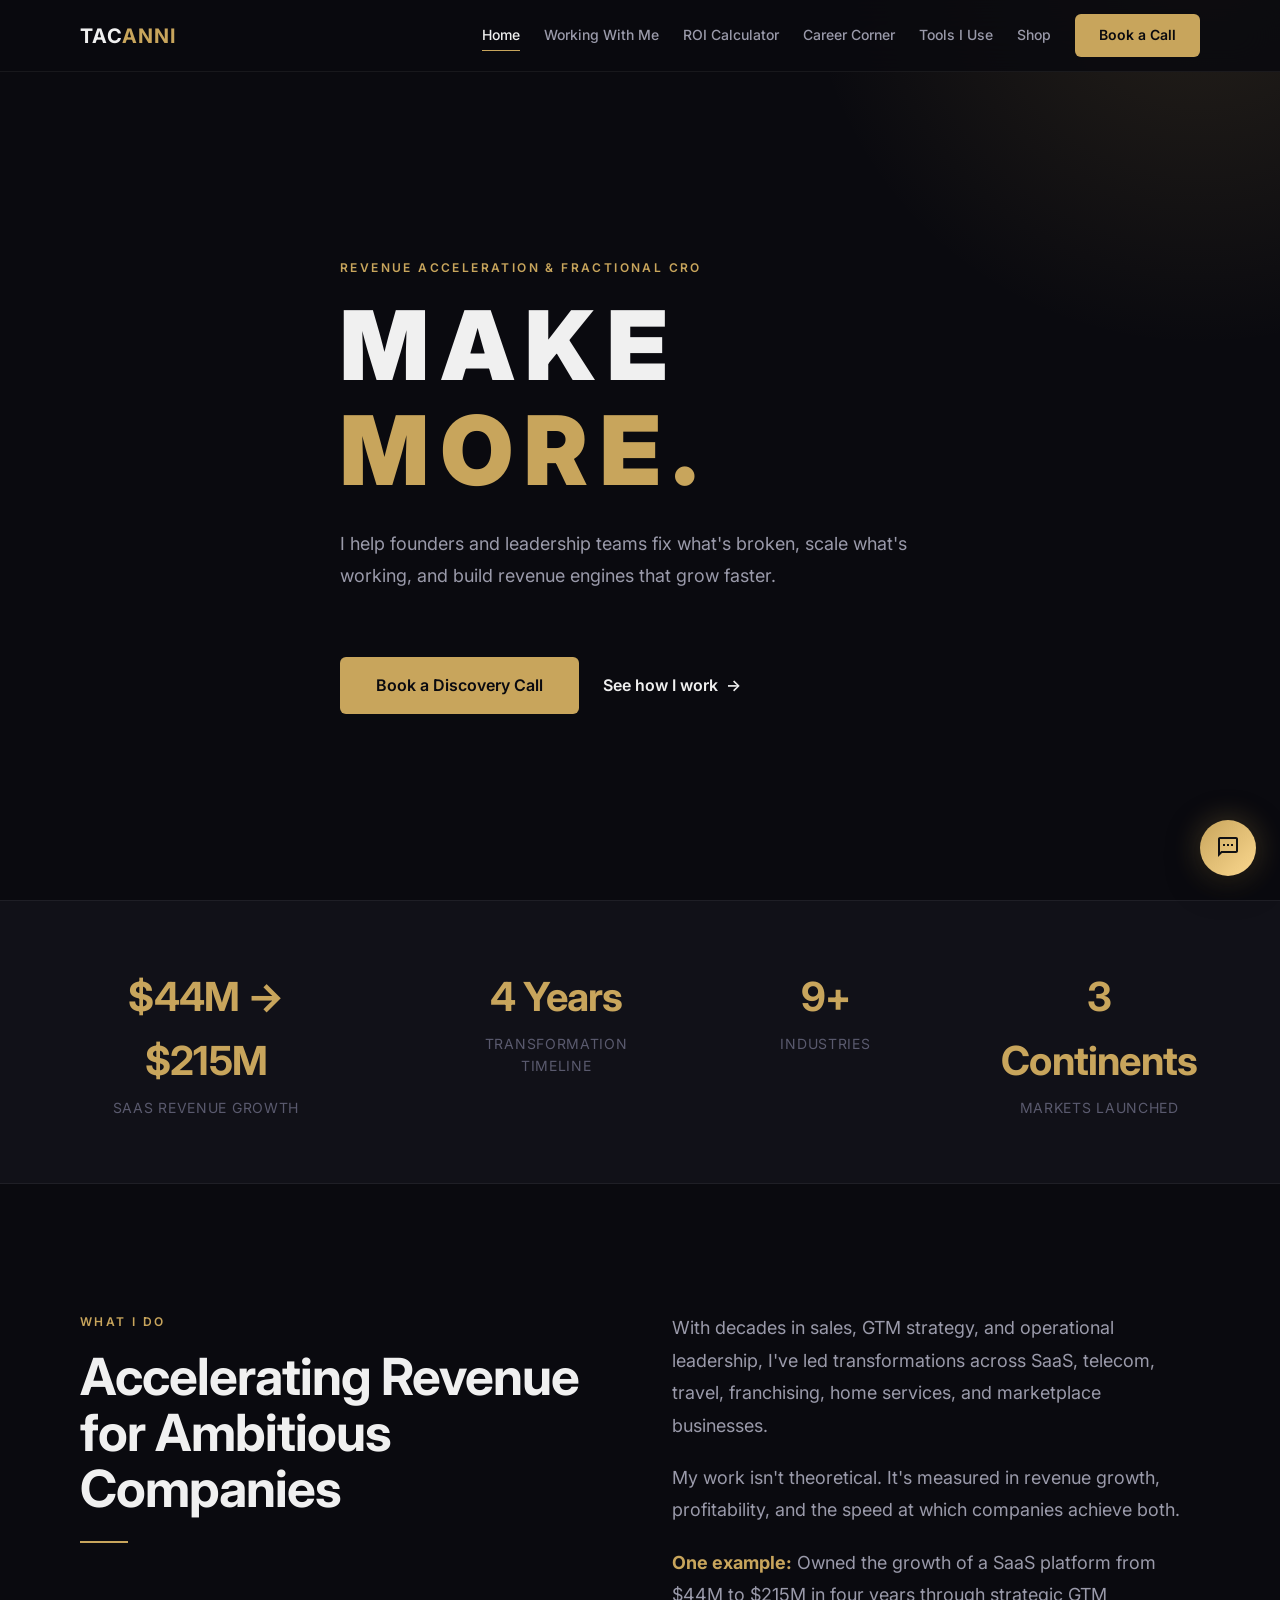
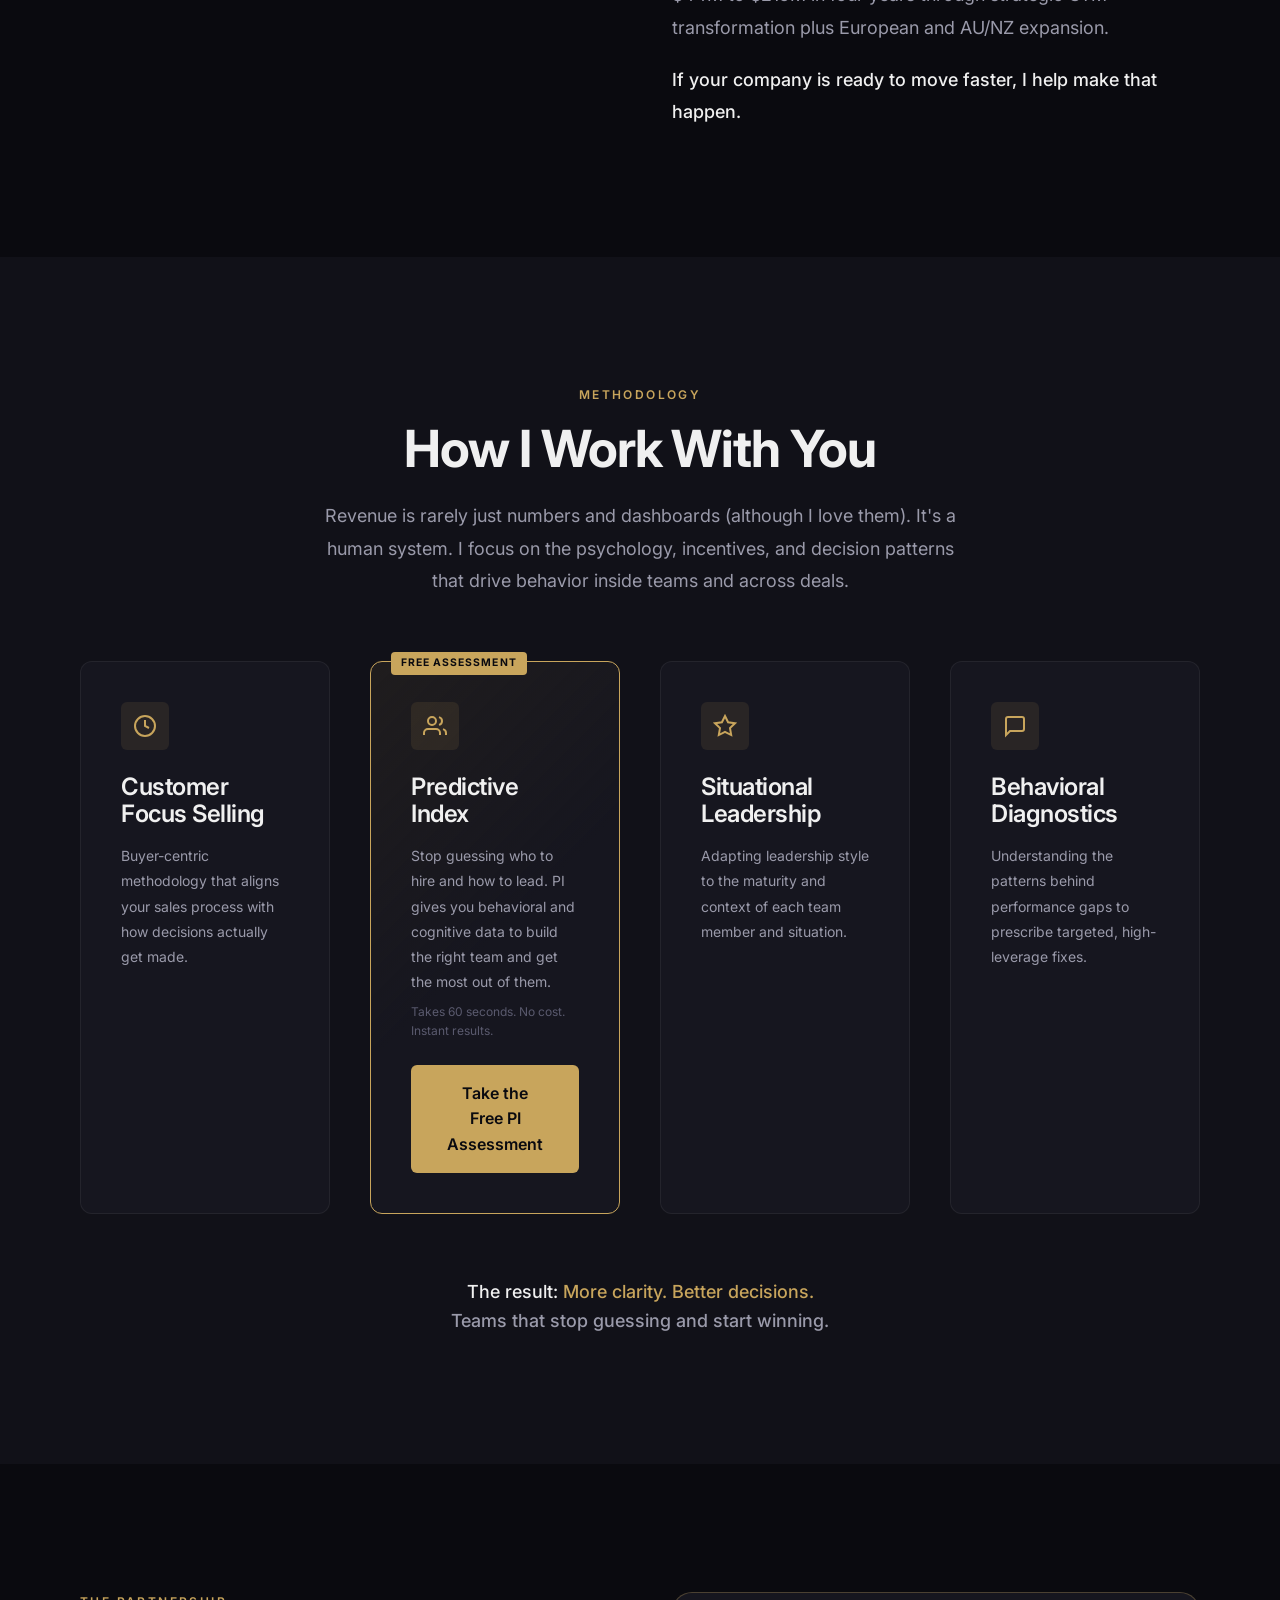
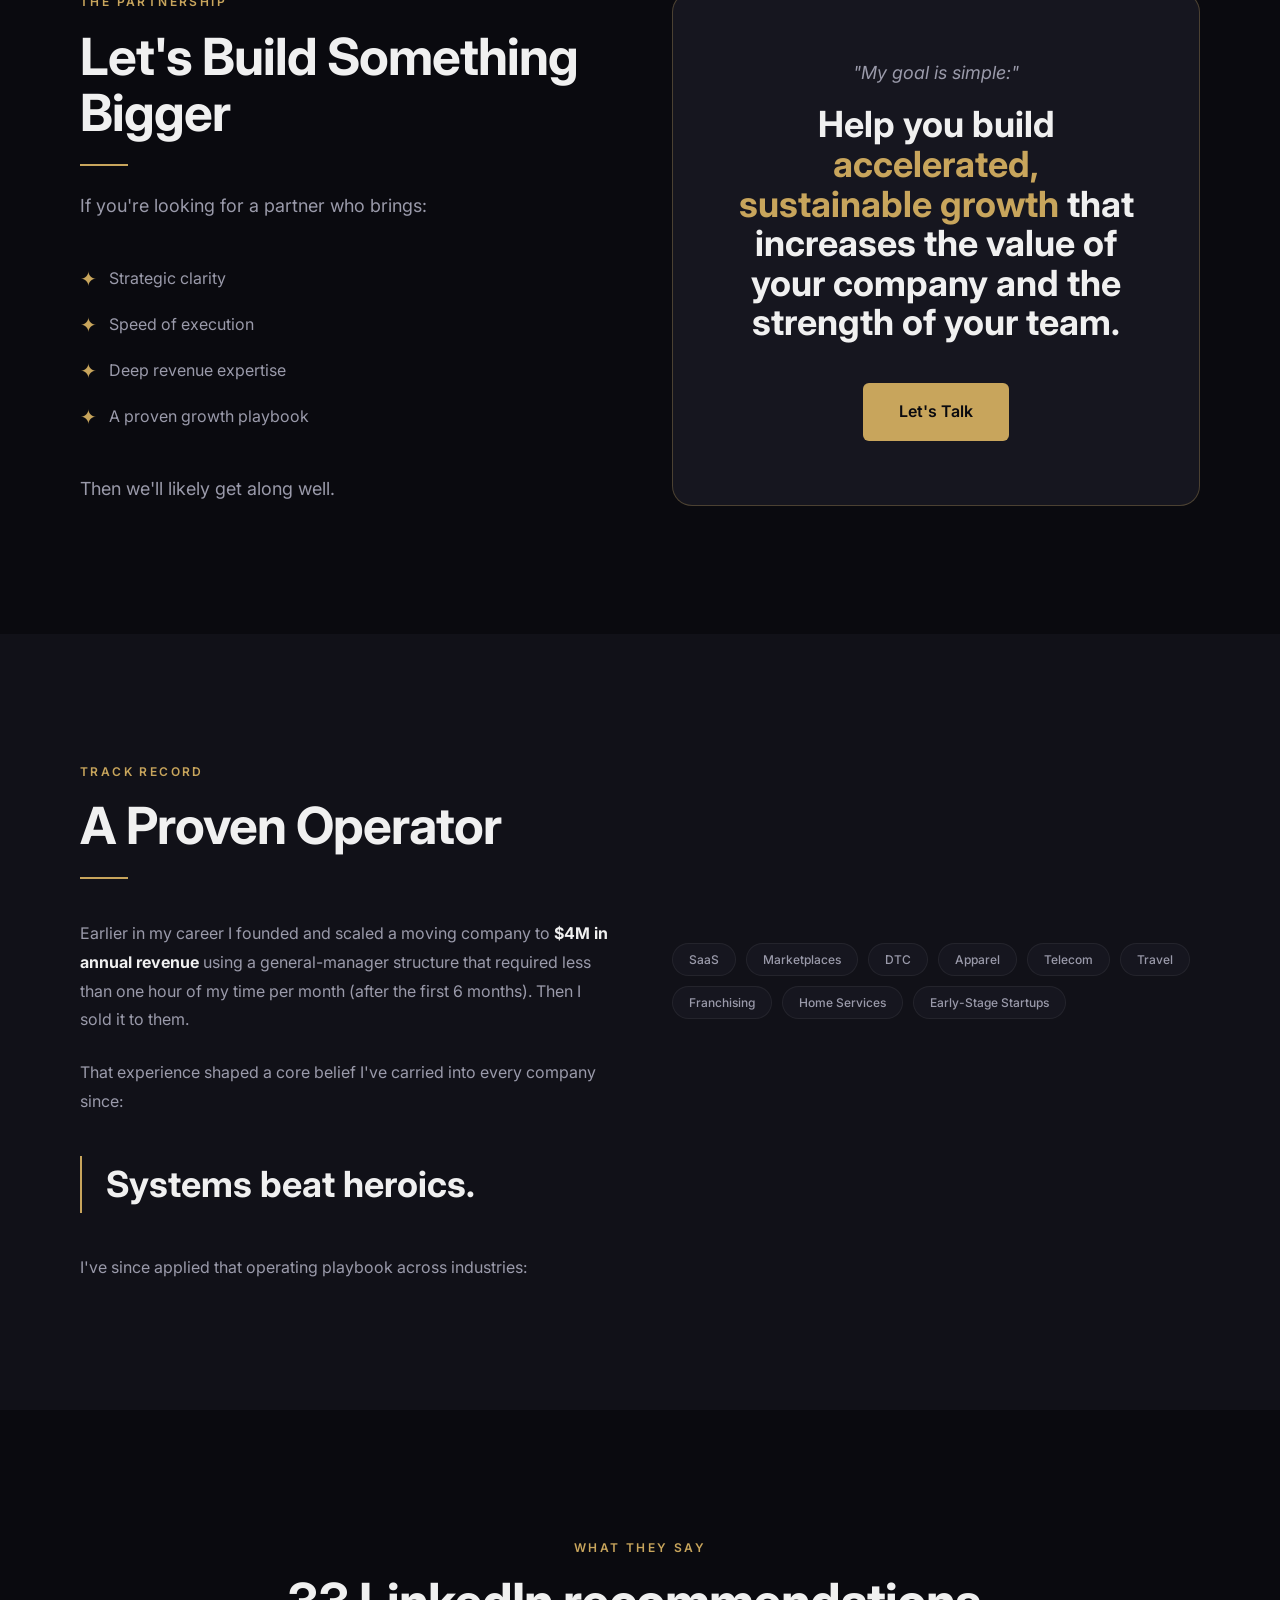
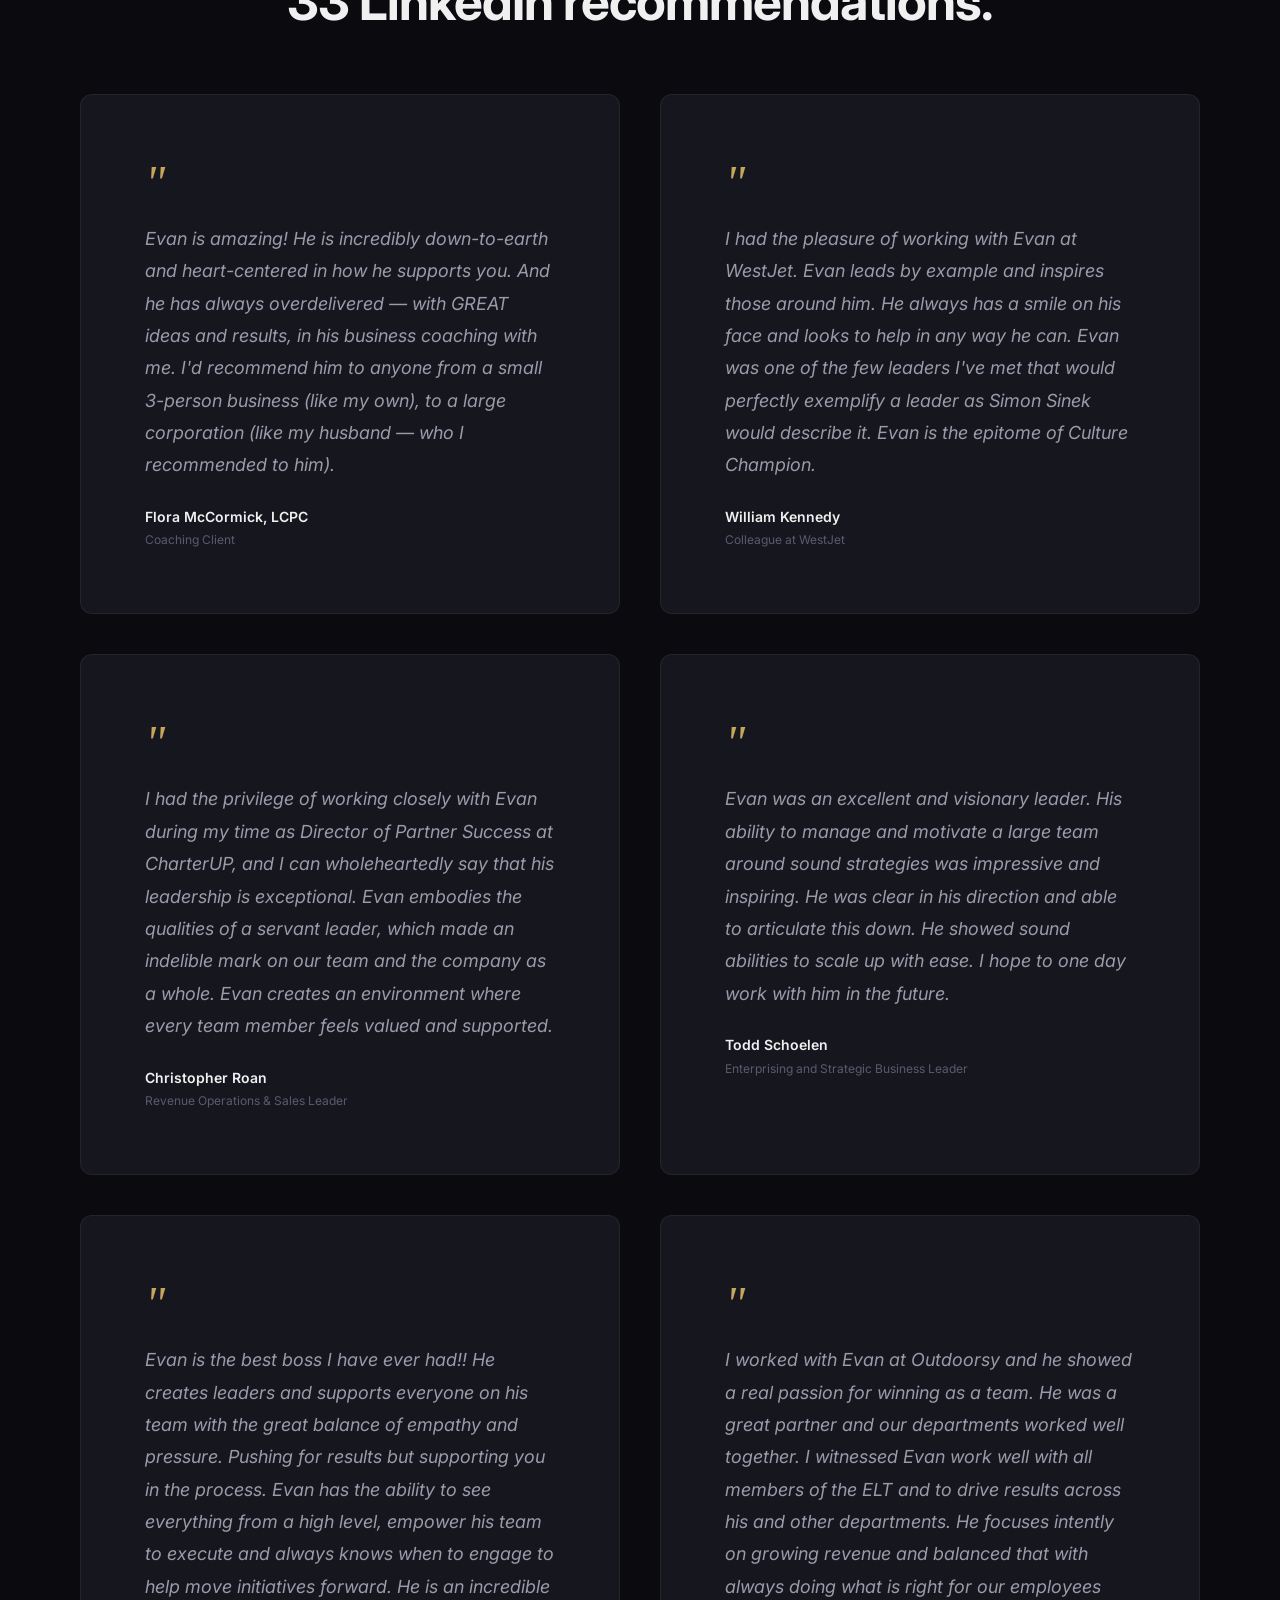
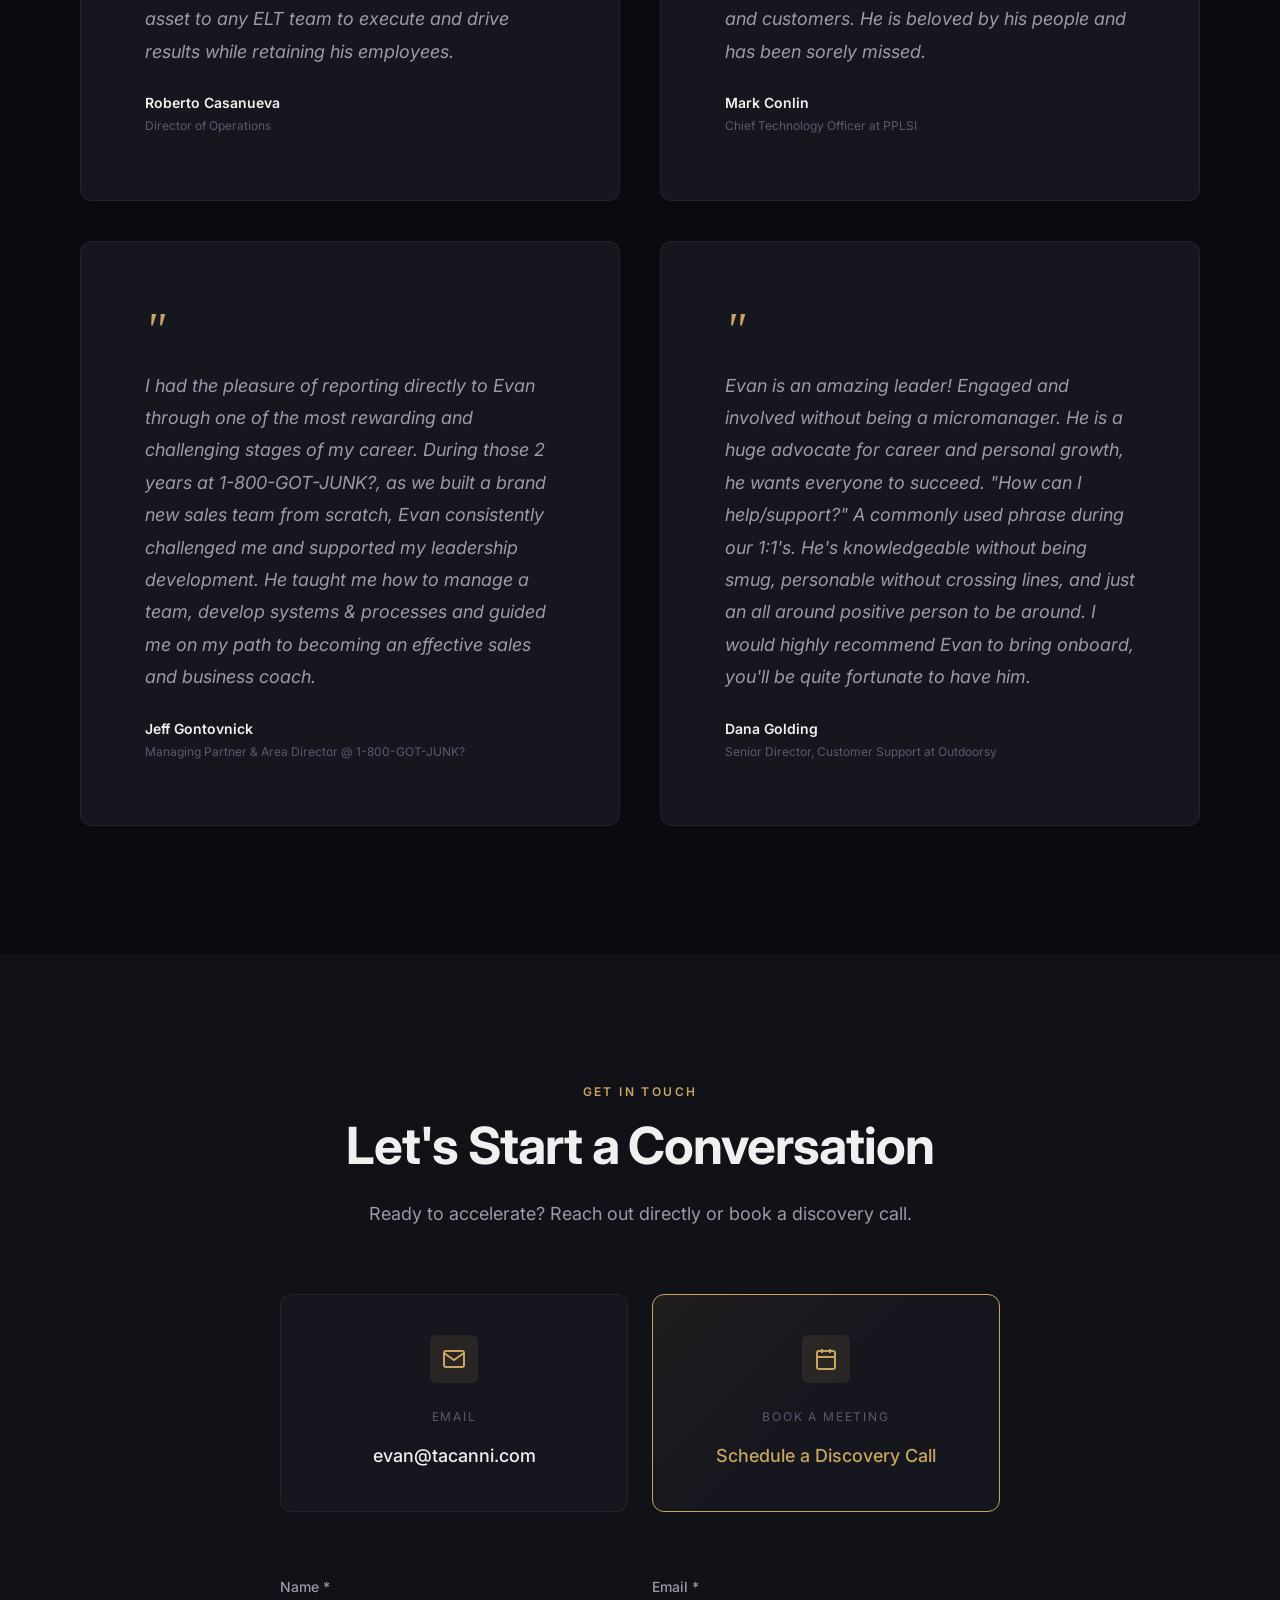
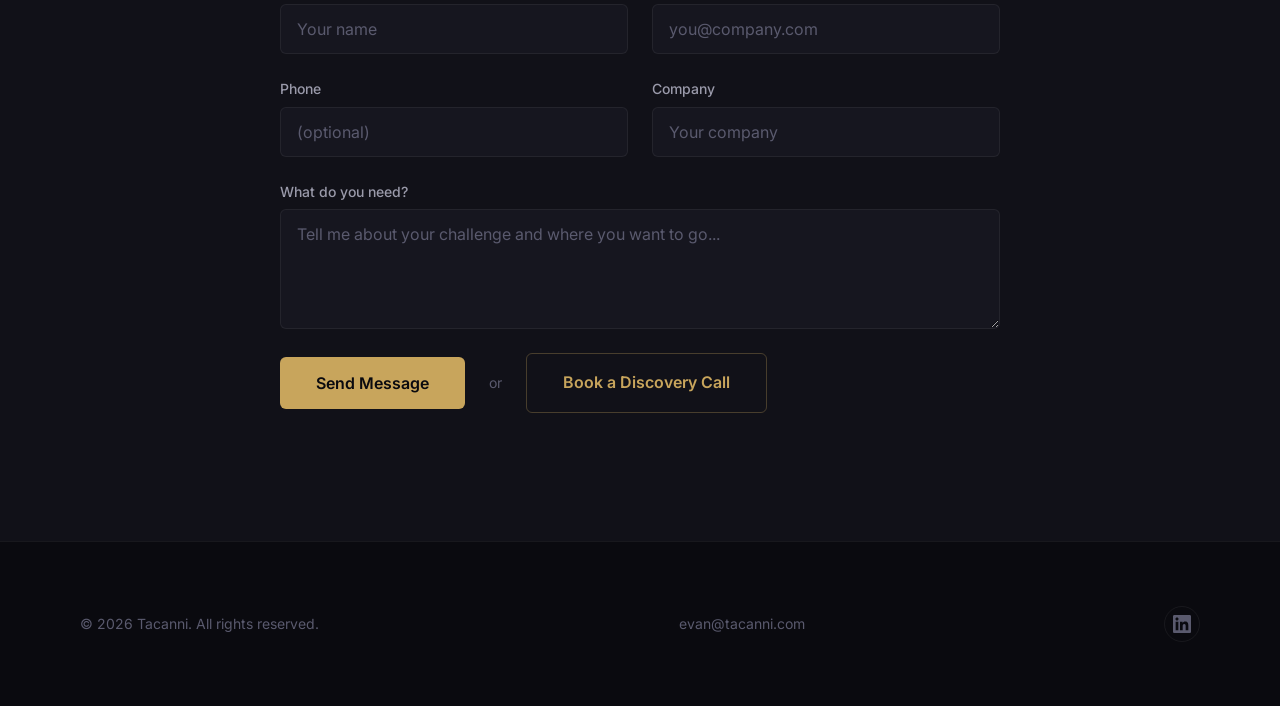
==== commit 9ff27630: "fix: prevent Free Assessment badge from being clipped by card overflow" ====
--- a/index.html
+++ b/index.html
@@ -9,8 +9,109 @@
   <meta property="og:description" content="Helping ambitious companies scale revenue faster. Fractional CRO, GTM strategy, and sales leadership from a proven operator.">
   <meta property="og:type" content="website">
   <meta property="og:url" content="https://www.tacanni.com">
+  <meta name="robots" content="index, follow">
   <link rel="canonical" href="https://www.tacanni.com">
   <link rel="stylesheet" href="css/styles.css">
+
+  <!-- Structured Data: Organization + Person + ProfessionalService -->
+  <script type="application/ld+json">
+  {
+    "@context": "https://schema.org",
+    "@graph": [
+      {
+        "@type": "Organization",
+        "@id": "https://www.tacanni.com/#organization",
+        "name": "Tacanni",
+        "url": "https://www.tacanni.com",
+        "description": "Revenue acceleration and fractional CRO services for ambitious companies. GTM strategy, sales leadership, and operational transformation.",
+        "email": "evan@tacanni.com",
+        "founder": { "@id": "https://www.tacanni.com/#person" },
+        "sameAs": [
+          "https://www.linkedin.com/in/evan-hopkins/"
+        ]
+      },
+      {
+        "@type": "Person",
+        "@id": "https://www.tacanni.com/#person",
+        "name": "Evan Hopkins",
+        "jobTitle": "Fractional CRO & Revenue Acceleration Consultant",
+        "url": "https://www.tacanni.com",
+        "email": "evan@tacanni.com",
+        "description": "Proven operator across 9+ industries. Led SaaS revenue growth from $44M to $215M. Fractional CRO, GTM strategy, and sales leadership.",
+        "knowsAbout": [
+          "Revenue Acceleration",
+          "Go-to-Market Strategy",
+          "Sales Leadership",
+          "Fractional CRO",
+          "SaaS Growth",
+          "Team Building",
+          "Predictive Index",
+          "Customer Focus Selling",
+          "Situational Leadership"
+        ],
+        "sameAs": [
+          "https://www.linkedin.com/in/evan-hopkins/",
+          "https://substack.com/@evanhop"
+        ],
+        "worksFor": { "@id": "https://www.tacanni.com/#organization" }
+      },
+      {
+        "@type": "ProfessionalService",
+        "@id": "https://www.tacanni.com/#service",
+        "name": "Tacanni Revenue Acceleration",
+        "provider": { "@id": "https://www.tacanni.com/#person" },
+        "url": "https://www.tacanni.com/working-with-me.html",
+        "description": "Fractional CRO, 8-Week Revenue Boost, Sales Training, and Team Optimization services for growth-stage companies.",
+        "areaServed": "Worldwide",
+        "hasOfferCatalog": {
+          "@type": "OfferCatalog",
+          "name": "Consulting Services",
+          "itemListElement": [
+            {
+              "@type": "Offer",
+              "itemOffered": {
+                "@type": "Service",
+                "name": "8-Week Revenue Boost",
+                "description": "Rapid sales performance improvement through data and people-driven diagnosis and system implementation."
+              }
+            },
+            {
+              "@type": "Offer",
+              "itemOffered": {
+                "@type": "Service",
+                "name": "Fractional CRO",
+                "description": "Executive-level revenue leadership without full-time overhead for growth-stage companies ($5M–$50M)."
+              }
+            },
+            {
+              "@type": "Offer",
+              "itemOffered": {
+                "@type": "Service",
+                "name": "Unlock Your Team",
+                "description": "Attract, onboard, and maximize team performance using behavioral data and Predictive Index."
+              }
+            },
+            {
+              "@type": "Offer",
+              "itemOffered": {
+                "@type": "Service",
+                "name": "Sales Training Reboot",
+                "description": "Modernize sales methodology and process to dominate your industry with a highly engaged team."
+              }
+            }
+          ]
+        }
+      },
+      {
+        "@type": "WebSite",
+        "@id": "https://www.tacanni.com/#website",
+        "name": "Tacanni",
+        "url": "https://www.tacanni.com",
+        "publisher": { "@id": "https://www.tacanni.com/#organization" }
+      }
+    ]
+  }
+  </script>
 </head>
 <body>
 
@@ -124,8 +225,8 @@
           <p class="card__text">Buyer-centric methodology that aligns your sales process with how decisions actually get made.</p>
         </div>
 
-        <div class="card" style="border: 1px solid var(--gold); position: relative; background: linear-gradient(135deg, rgba(200,165,92,0.08) 0%, var(--bg-card) 50%);">
-          <span style="position: absolute; top: -10px; left: 20px; background: var(--gold); color: var(--bg-primary); font-size: 0.65rem; font-weight: 700; text-transform: uppercase; letter-spacing: 0.1em; padding: 3px 10px; border-radius: 4px;">Free Assessment</span>
+        <div class="card" style="border: 1px solid var(--gold); position: relative; overflow: visible; background: linear-gradient(135deg, rgba(200,165,92,0.08) 0%, var(--bg-card) 50%);">
+          <span style="position: absolute; top: -10px; left: 20px; background: var(--gold); color: var(--bg-primary); font-size: 0.65rem; font-weight: 700; text-transform: uppercase; letter-spacing: 0.1em; padding: 3px 10px; border-radius: 4px; z-index: 1;">Free Assessment</span>
           <div class="card__icon" style="color: var(--gold);">
             <svg width="24" height="24" viewBox="0 0 24 24" fill="none" stroke="currentColor" stroke-width="2">
               <path d="M17 21v-2a4 4 0 0 0-4-4H5a4 4 0 0 0-4 4v2"/><circle cx="9" cy="7" r="4"/><path d="M23 21v-2a4 4 0 0 0-3-3.87"/><path d="M16 3.13a4 4 0 0 1 0 7.75"/>
@@ -346,6 +447,28 @@
         </p>
       </div>
 
+      <!-- Contact Quick Actions -->
+      <div class="grid-2 reveal reveal-delay-2" style="margin-bottom: var(--space-xl); gap: var(--space-md);">
+        <a href="mailto:evan@tacanni.com" class="card" style="text-align: center; text-decoration: none; border: 1px solid var(--border); padding: var(--space-lg); cursor: pointer;">
+          <div class="card__icon" style="margin: 0 auto var(--space-md);">
+            <svg width="24" height="24" viewBox="0 0 24 24" fill="none" stroke="currentColor" stroke-width="2">
+              <path d="M4 4h16c1.1 0 2 .9 2 2v12c0 1.1-.9 2-2 2H4c-1.1 0-2-.9-2-2V6c0-1.1.9-2 2-2z"/><polyline points="22,6 12,13 2,6"/>
+            </svg>
+          </div>
+          <p style="font-size: var(--fs-xs); text-transform: uppercase; letter-spacing: 0.15em; color: var(--text-muted); margin-bottom: var(--space-sm);">Email</p>
+          <p style="font-size: var(--fs-body-lg); color: var(--text-primary); font-weight: var(--fw-medium);">evan@tacanni.com</p>
+        </a>
+        <a href="https://app.reclaim.ai/m/evan-tacanni/quick-meeting" target="_blank" rel="noopener" class="card" style="text-align: center; text-decoration: none; border: 1px solid var(--gold); padding: var(--space-lg); cursor: pointer; background: linear-gradient(135deg, rgba(200,165,92,0.08) 0%, var(--bg-card) 50%);">
+          <div class="card__icon" style="margin: 0 auto var(--space-md); background: var(--gold-subtle); color: var(--gold);">
+            <svg width="24" height="24" viewBox="0 0 24 24" fill="none" stroke="currentColor" stroke-width="2">
+              <rect x="3" y="4" width="18" height="18" rx="2" ry="2"/><line x1="16" y1="2" x2="16" y2="6"/><line x1="8" y1="2" x2="8" y2="6"/><line x1="3" y1="10" x2="21" y2="10"/>
+            </svg>
+          </div>
+          <p style="font-size: var(--fs-xs); text-transform: uppercase; letter-spacing: 0.15em; color: var(--text-muted); margin-bottom: var(--space-sm);">Book a Meeting</p>
+          <p style="font-size: var(--fs-body-lg); color: var(--gold); font-weight: var(--fw-medium);">Schedule a Discovery Call</p>
+        </a>
+      </div>
+
       <form class="form reveal reveal-delay-3" id="contactForm" action="https://formsubmit.co/evan@tacanni.com" method="POST">
         <input type="hidden" name="_subject" value="New inquiry from tacanni.com">
         <input type="hidden" name="_captcha" value="false">
--- a/css/styles.css
+++ b/css/styles.css
@@ -902,5 +902,7 @@
   .card .btn {
     white-space: normal;
     text-align: center;
+    padding: 12px 16px;
+    font-size: 0.85rem;
   }
 }
